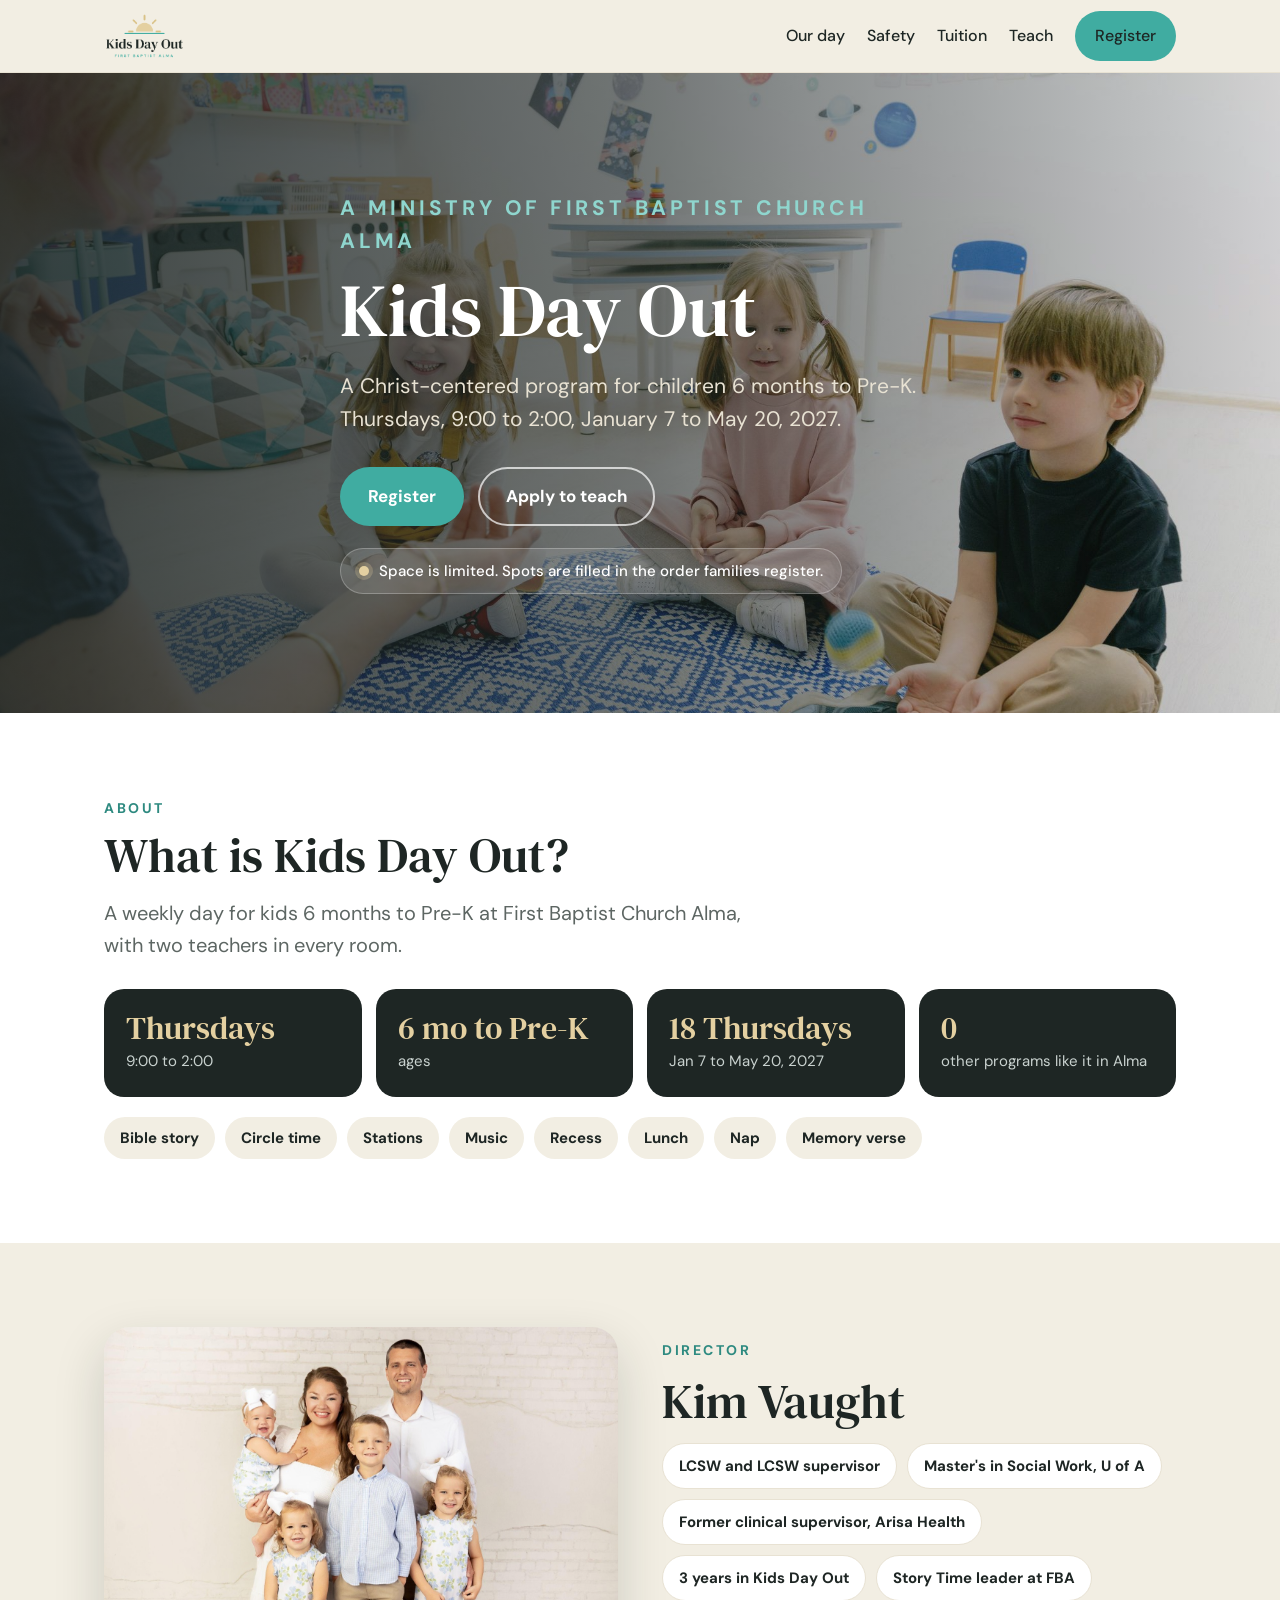
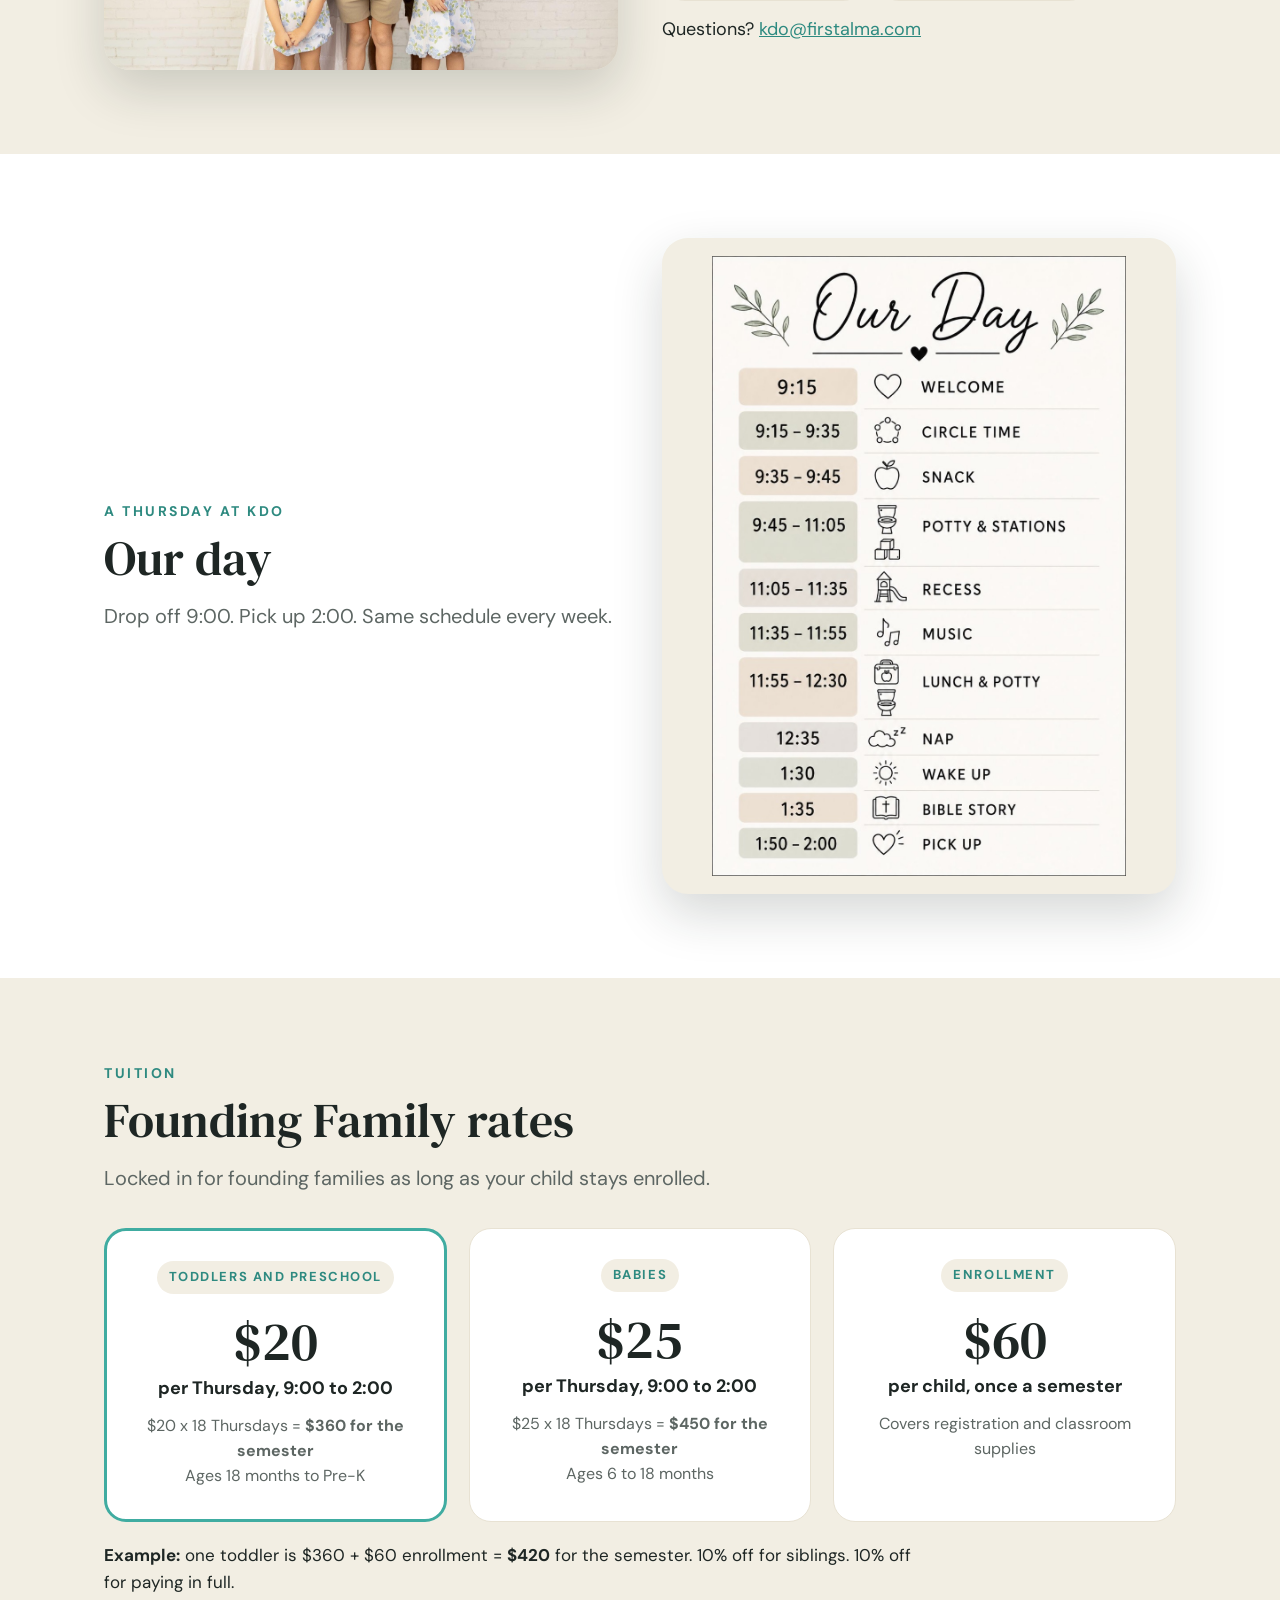
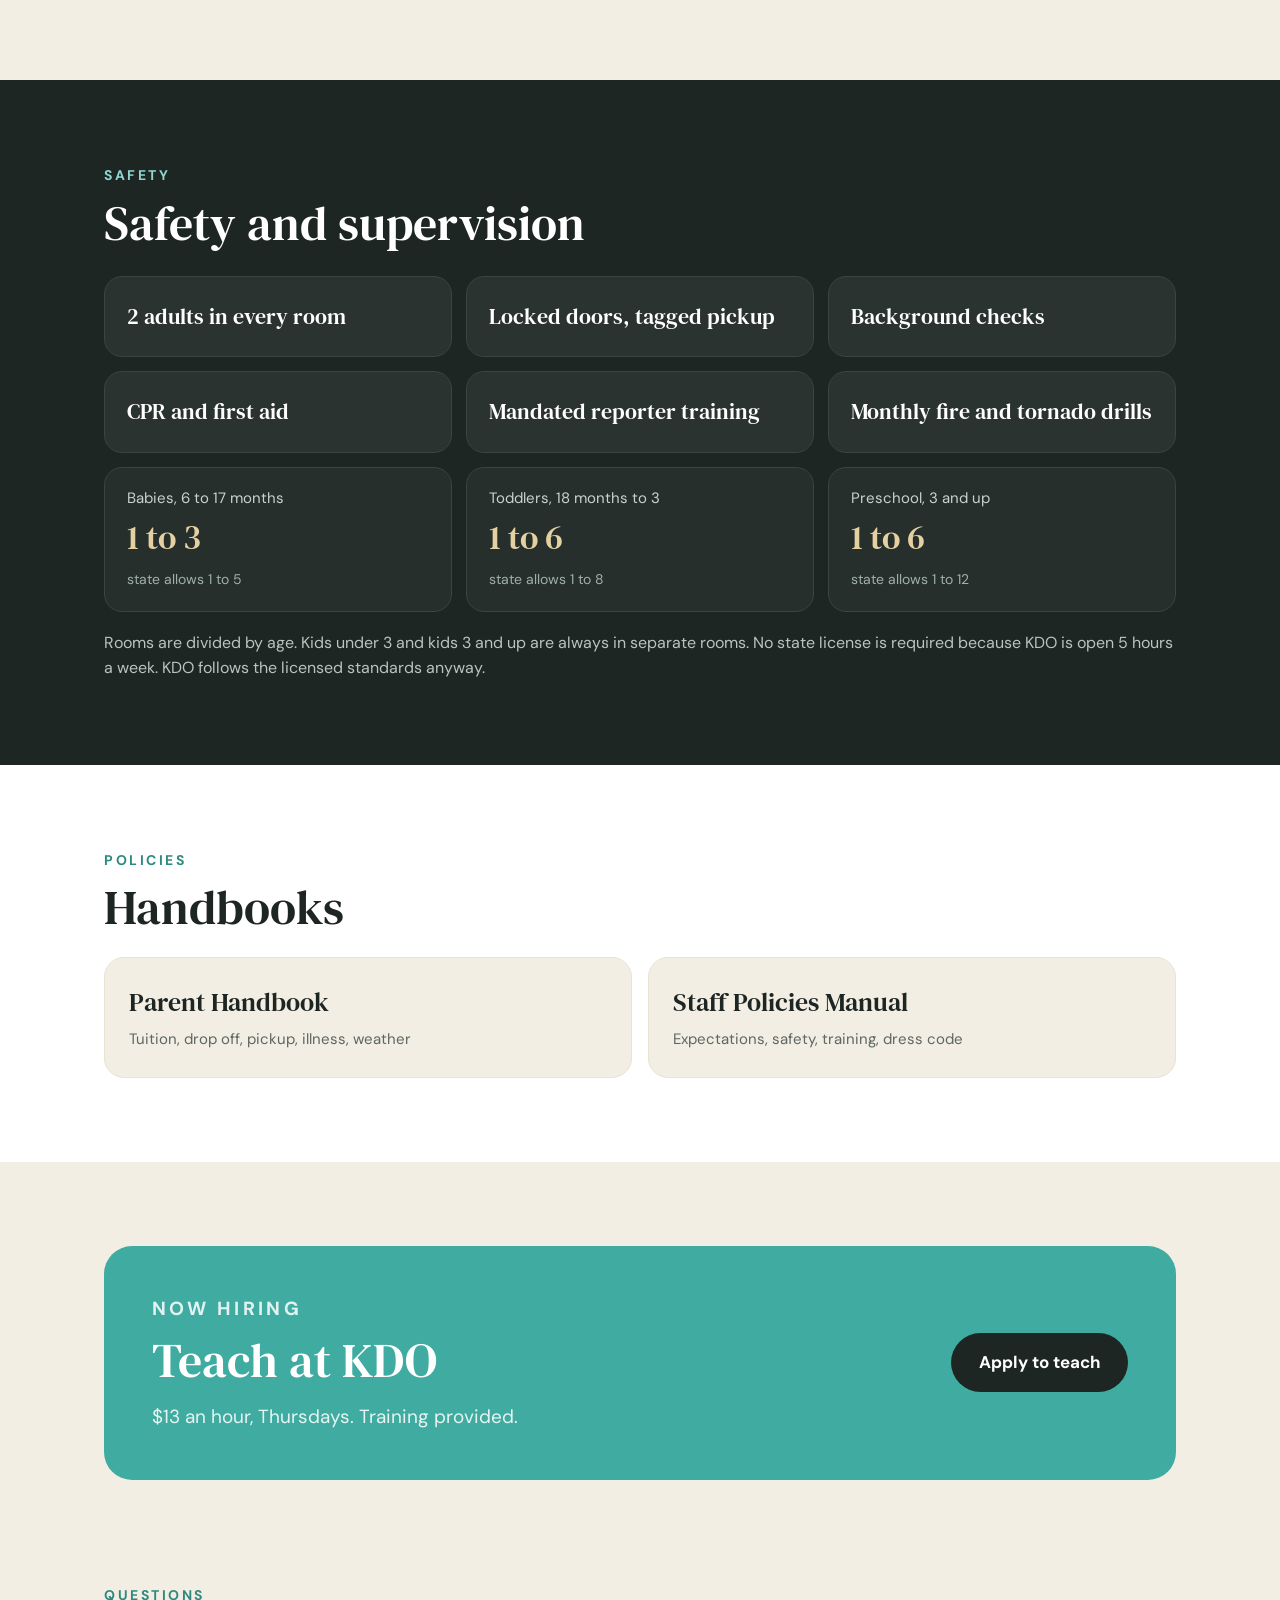
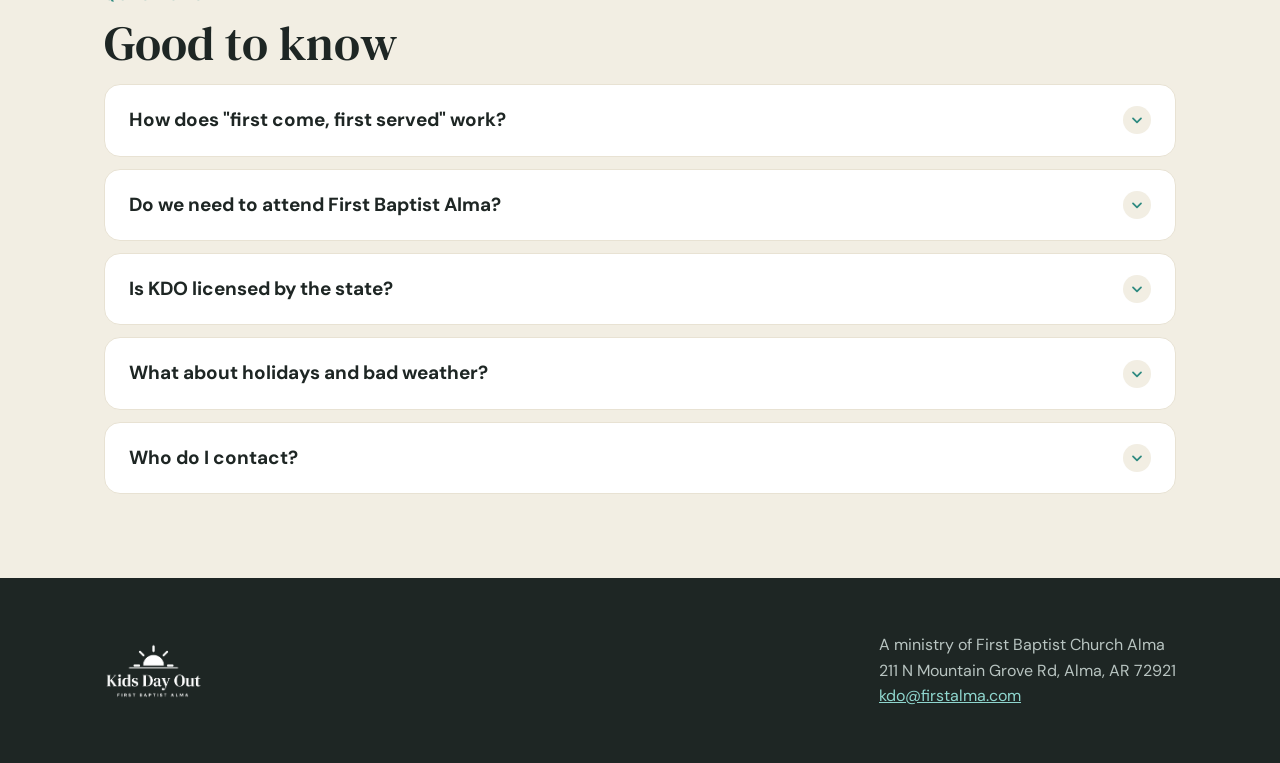
==== index.html @ 4225f4d2 "Founding rates: $20 toddlers and preschool, $25 babies Co-Authored-By: Claude Opus 5.5 <noreply@anth" ====
<!doctype html>
<html lang="en">
<head>
<meta charset="utf-8">
<meta name="viewport" content="width=device-width, initial-scale=1, viewport-fit=cover">
<meta name="robots" content="noindex,nofollow">
<title>Kids Day Out at First Baptist Alma</title>
<meta name="description" content="A weekly, Christ-centered day for kids 6 months to Pre-K at First Baptist Church Alma. Thursdays, 9:00 to 2:00.">
<link rel="icon" href="assets/favicon-32.png">
<link rel="apple-touch-icon" href="assets/favicon-180.png">
<link rel="preconnect" href="https://fonts.googleapis.com">
<link href="https://fonts.googleapis.com/css2?family=DM+Serif+Text&family=DM+Sans:wght@400;500;700&display=swap" rel="stylesheet">
<link rel="stylesheet" href="styles.css">
</head>
<body>

<header class="top"><div class="wrap">
  <a href="./"><img src="assets/kdo-sunrise-full.png" alt="Kids Day Out, First Baptist Alma"></a>
  <nav>
    <a class="hide-sm" href="#day">Our day</a>
    <a class="hide-sm" href="#safety">Safety</a>
    <a class="hide-sm" href="#tuition">Tuition</a>
    <a class="hide-sm" href="apply.html">Teach</a>
    <a class="btn btn-primary btn-small" href="register.html">Register</a>
  </nav>
</div></header>

<section class="hero"><div class="wrap">
  <p class="eyebrow">A ministry of First Baptist Church Alma</p>
  <h1>Kids Day Out</h1>
  <p>A Christ-centered program for children 6 months to Pre-K. Thursdays, 9:00 to 2:00, January 7 to May 20, 2027.</p>
  <div class="ctas">
    <a class="btn btn-primary" href="register.html">Register</a>
    <a class="btn btn-ghost" href="apply.html">Apply to teach</a>
  </div>
  <span class="chip"><span class="dot"></span>Space is limited. Spots are filled in the order families register.</span>
</div></section>

<section style="background:#fff"><div class="wrap">
  <p class="eyebrow">About</p>
  <h2>What is Kids Day Out?</h2>
  <p class="lead">A weekly day for kids 6 months to Pre-K at First Baptist Church Alma, with two teachers in every room.</p>
  <div class="bigfacts">
    <div><b>Thursdays</b><span>9:00 to 2:00</span></div>
    <div><b>6 mo to Pre-K</b><span>ages</span></div>
    <div><b>18 Thursdays</b><span>Jan 7 to May 20, 2027</span></div>
    <div><b>0</b><span>other programs like it in Alma</span></div>
  </div>
  <p class="tags"><span>Bible story</span><span>Circle time</span><span>Stations</span><span>Music</span><span>Recess</span><span>Lunch</span><span>Nap</span><span>Memory verse</span></p>
</div></section>

<section><div class="wrap grid2">
  <div class="photo"><img src="assets/kim-family.jpg" alt="Kim Vaught with her husband Cody and their four children"></div>
  <div class="bio">
    <p class="eyebrow">Director</p>
    <h2>Kim Vaught</h2>
    <div class="pills"><span>LCSW and LCSW supervisor</span><span>Master's in Social Work, U of A</span><span>Former clinical supervisor, Arisa Health</span><span>3 years in Kids Day Out</span><span>Story Time leader at FBA</span></div>
    <p style="margin-top:14px">Questions? <a href="mailto:kdo@firstalma.com">kdo@firstalma.com</a></p>
  </div>
</div></section>





<section id="day" style="background:#fff"><div class="wrap grid2">
  <div>
    <p class="eyebrow">A Thursday at KDO</p>
    <h2>Our day</h2>
    <p class="lead">Drop off 9:00. Pick up 2:00. Same schedule every week.</p>
    
  </div>
  <div class="photo" style="background:#F2EEE3;padding:18px"><img src="assets/our-day.jpg" alt="The KDO daily schedule from welcome at 9:15 to pickup at 2:00" style="max-height:620px;margin:0 auto"></div>
</div></section>

<section id="tuition"><div class="wrap">
  <p class="eyebrow">Tuition</p>
  <h2>Founding Family rates</h2>
  <p class="lead">Locked in for founding families as long as your child stays enrolled.</p>
  <div class="price">
    <div class="card feature"><span class="pill">Toddlers and preschool</span><div class="amt">$20</div><div class="per">per Thursday, 9:00 to 2:00</div><p>$20 x 18 Thursdays = <b>$360 for the semester</b><br>Ages 18 months to Pre-K</p></div>
    <div class="card"><span class="pill">Babies</span><div class="amt">$25</div><div class="per">per Thursday, 9:00 to 2:00</div><p>$25 x 18 Thursdays = <b>$450 for the semester</b><br>Ages 6 to 18 months</p></div>
    <div class="card"><span class="pill">Enrollment</span><div class="amt">$60</div><div class="per">per child, once a semester</div><p>Covers registration and classroom supplies</p></div>
  </div>
  <p class="price-note"><b>Example:</b> one toddler is $360 + $60 enrollment = <b>$420</b> for the semester. 10% off for siblings. 10% off for paying in full.</p>
    
</div></section>

<section id="safety" class="dark"><div class="wrap">
  <p class="eyebrow">Safety</p>
  <h2>Safety and supervision</h2>
  <div class="tiles">
    <div>2 adults in every room</div><div>Locked doors, tagged pickup</div><div>Background checks</div>
    <div>CPR and first aid</div><div>Mandated reporter training</div><div>Monthly fire and tornado drills</div>
  </div>
  <div class="ratios">
    <div><span>Babies, 6 to 17 months</span><b>1 to 3</b><small>state allows 1 to 5</small></div>
    <div><span>Toddlers, 18 months to 3</span><b>1 to 6</b><small>state allows 1 to 8</small></div>
    <div><span>Preschool, 3 and up</span><b>1 to 6</b><small>state allows 1 to 12</small></div>
  </div>
  <p class="note-dark">Rooms are divided by age. Kids under 3 and kids 3 and up are always in separate rooms. No state license is required because KDO is open 5 hours a week. KDO follows the licensed standards anyway.</p>
</div></section>

<section class="ready" style="background:#fff"><div class="wrap">
  <p class="eyebrow">Policies</p>
  <h2>Handbooks</h2>
  <div class="docs">
    <a href="docs/KDO-Parent-Handbook.pdf" target="_blank"><b>Parent Handbook</b><span>Tuition, drop off, pickup, illness, weather</span></a>
    <a href="docs/KDO-Staff-Policies-Manual.pdf" target="_blank"><b>Staff Policies Manual</b><span>Expectations, safety, training, dress code</span></a>
  </div>
</div></section>

<section style="padding-top:84px"><div class="wrap">
  <div class="band">
    <div><p class="eyebrow" style="color:#fff;opacity:.85">Now hiring</p><h2 style="color:#fff">Teach at KDO</h2><p>$13 an hour, Thursdays. Training provided.</p></div>
    <a class="btn btn-dark" href="apply.html">Apply to teach</a>
  </div>
</div></section>

<section style="padding-top:20px"><div class="wrap">
  <p class="eyebrow">Questions</p>
  <h2>Good to know</h2>
  <details class="faq"><summary>How does "first come, first served" work?</summary><p>Spots go in the order families register. A room opens only when it has two trained adults, so we never enroll more kids than we can safely care for. If your child's room is full, you'll be on the waitlist and we'll reach out as soon as a spot opens.</p></details>
  <details class="faq"><summary>Do we need to attend First Baptist Alma?</summary><p>No. Every family in Alma and the River Valley is welcome.</p></details>
  <details class="faq"><summary>Is KDO licensed by the state?</summary><p>Arkansas exempts part-time programs like Mother's Day Out from licensing when they're open 5 hours a day or less and 10 hours a week or less. KDO is open 5 hours on Thursdays. We still follow the state's licensed standards for ratios, age groups, background checks, CPR, safe sleep, and drills.</p></details>
  <details class="faq"><summary>What about holidays and bad weather?</summary><p>KDO follows the Alma Public Schools calendar. If Alma schools close or start late for weather, KDO is closed that day.</p></details>
  <details class="faq"><summary>Who do I contact?</summary><p>Email Kim at <a href="mailto:kdo@firstalma.com">kdo@firstalma.com</a>.</p></details>
</div></section>













<a class="btn btn-primary sticky-cta" href="register.html">Register</a>

<footer><div class="wrap">
  <img src="assets/kdo-sunrise-white.png" alt="Kids Day Out">
  <div>A ministry of First Baptist Church Alma<br>211 N Mountain Grove Rd, Alma, AR 72921<br><a href="mailto:kdo@firstalma.com">kdo@firstalma.com</a></div>
</div></footer>

<script src="app.js"></script>
</body>
</html>
---- styles.css ----
:root{
  --teal:#40ACA1; --teal-dark:#2E8A80; --ink:#1E2624; --cream:#F2EEE3; --sand:#E8E2D3;
  --gold:#E4D0A1; --gold-dark:#D9C187; --muted:#5D6663; --white:#fff;
  --serif:'DM Serif Text', Georgia, serif; --sans:'DM Sans', Arial, sans-serif;
}
*{box-sizing:border-box;margin:0;padding:0}
html{scroll-behavior:smooth}
body{font-family:var(--sans);color:var(--ink);background:var(--cream);line-height:1.6;font-size:18px}
img{max-width:100%;display:block}
a{color:var(--teal-dark)}
.wrap{max-width:1120px;margin:0 auto;padding:0 24px}
h1,h2,h3{font-family:var(--serif);font-weight:400;line-height:1.12}
h2{font-size:clamp(34px,5vw,48px);margin-bottom:14px}
h3{font-size:26px;margin-bottom:8px}
.eyebrow{font-size:14px;font-weight:700;letter-spacing:.18em;text-transform:uppercase;color:var(--teal-dark);margin-bottom:10px}
.lead{font-size:20px;color:var(--muted);max-width:680px}
section{padding:84px 0}

/* header */
.top{position:sticky;top:0;z-index:20;background:rgba(242,238,227,.94);backdrop-filter:blur(6px);border-bottom:1px solid var(--sand)}
.top .wrap{display:flex;align-items:center;justify-content:space-between;height:72px;gap:16px}
.top img{height:46px;width:auto}
.top nav{display:flex;gap:22px;align-items:center}
.top nav a{text-decoration:none;color:var(--ink);font-weight:500;font-size:16px}
.top nav a.hide-sm{display:inline}
.btn{display:inline-block;text-decoration:none;font-weight:700;border-radius:999px;padding:14px 26px;font-size:17px;border:2px solid transparent;cursor:pointer;font-family:var(--sans);transition:transform .15s ease, background .15s ease}
.btn:hover{transform:translateY(-1px)}
.btn-primary{background:var(--teal);color:#fff}
.btn-primary:hover{background:var(--teal-dark)}
.btn-ghost{background:transparent;color:#fff;border-color:rgba(255,255,255,.7)}
.btn-dark{background:var(--ink);color:#fff}
.btn-small{padding:10px 18px;font-size:15px}

/* hero */
.hero{position:relative;color:#fff;padding:0;min-height:640px;display:flex;align-items:center;background:var(--ink) url('assets/hero-kids.jpg') center 35%/cover no-repeat}
.hero:before{content:"";position:absolute;inset:0;background:linear-gradient(90deg,rgba(30,38,36,.86) 0%,rgba(30,38,36,.6) 50%,rgba(30,38,36,.15) 100%)}
@media (max-width:860px){.hero{background-position:18% center}.hero:before{background:linear-gradient(180deg,rgba(30,38,36,.55) 0%,rgba(30,38,36,.85) 70%)}}
@media (min-width:700px) and (max-width:860px){.hero{background-position:75% center}}
.hero .wrap{position:relative;padding-top:90px;padding-bottom:90px}
.hero h1{font-size:clamp(42px,6.4vw,74px);max-width:760px;margin:6px 0 18px}
.hero p{font-size:21px;max-width:600px;color:#E8E2D3}
.hero .eyebrow{color:#8FD6CE}
.hero .ctas{display:flex;gap:14px;flex-wrap:wrap;margin:30px 0 22px}
.chip{display:inline-flex;align-items:center;gap:10px;background:rgba(255,255,255,.12);border:1px solid rgba(255,255,255,.25);border-radius:999px;padding:10px 18px;font-size:15px;font-weight:500}
.dot{width:10px;height:10px;border-radius:50%;background:var(--gold);box-shadow:0 0 0 4px rgba(228,208,161,.25)}
.spots{display:none;margin-left:6px;color:var(--gold);font-weight:700}

/* cards */
.grid3{display:grid;grid-template-columns:repeat(3,1fr);gap:22px;margin-top:34px}
.grid2{display:grid;grid-template-columns:1fr 1fr;gap:44px;align-items:center}
.card{background:#fff;border-radius:22px;padding:30px;border:1px solid var(--sand)}
.card .big{font-family:var(--serif);font-size:40px;color:var(--teal-dark);line-height:1}
.card p{color:var(--muted);font-size:17px}
.pill{display:inline-block;background:var(--cream);color:var(--teal-dark);font-weight:700;font-size:13px;letter-spacing:.12em;text-transform:uppercase;border-radius:999px;padding:6px 12px;margin-bottom:14px}

/* schedule */
.sched{list-style:none;margin-top:24px}
.sched li{display:flex;gap:18px;padding:12px 0;border-top:1px solid var(--sand);font-size:18px}
.sched b{min-width:150px;font-weight:700;color:var(--teal-dark)}
.photo{border-radius:26px;overflow:hidden;box-shadow:0 20px 50px rgba(30,38,36,.18)}

/* safety */
.dark{background:var(--ink);color:#fff}
.dark .lead,.dark .card p{color:#B8C4C1}
.dark .eyebrow{color:#8FD6CE}
.dark .card{background:#2A3330;border-color:#3A4441}
.ratio{width:100%;border-collapse:collapse;margin-top:26px;font-size:18px}
.ratio th,.ratio td{text-align:left;padding:14px 12px;border-bottom:1px solid #3A4441}
.ratio th{font-size:13px;letter-spacing:.14em;text-transform:uppercase;color:#8FD6CE}
.ratio td.us{font-weight:700;color:var(--gold)}
.checks{list-style:none;display:grid;grid-template-columns:1fr 1fr;gap:10px 28px;margin-top:28px}
.checks li{padding-left:34px;position:relative}
.checks li:before{content:"";position:absolute;left:0;top:7px;width:20px;height:20px;border-radius:50%;background:var(--teal)}
.checks li:after{content:"";position:absolute;left:7px;top:11px;width:6px;height:10px;border:solid #fff;border-width:0 2px 2px 0;transform:rotate(45deg)}

/* ready */
.ready .card a{font-weight:700;text-decoration:none}
.ready .card .pill{background:#E6F4F2}

/* tuition */
.price{display:grid;grid-template-columns:repeat(3,1fr);gap:22px;margin-top:34px}
.price .card{text-align:center}
.price .amt{font-family:var(--serif);font-size:54px;color:var(--ink);line-height:1;margin:6px 0}
.price .per{color:var(--muted);font-size:16px}
.price .card.feature{border:3px solid var(--teal)}
.stack{margin-top:34px;background:#fff;border-radius:22px;padding:30px;border:1px solid var(--sand)}
.stack ul{list-style:none;columns:2;column-gap:36px;margin-top:10px}
.stack li{padding:8px 0 8px 30px;position:relative;break-inside:avoid}
.stack li:before{content:"";position:absolute;left:0;top:15px;width:14px;height:14px;border-radius:50%;background:var(--gold)}
.fine{font-size:15px;color:var(--muted);margin-top:18px}

/* director */
.bio p{margin-bottom:14px}
.stat{display:flex;gap:28px;margin:22px 0}
.stat div{font-size:15px;color:var(--muted)}
.stat b{display:block;font-family:var(--serif);font-size:38px;color:var(--teal-dark);font-weight:400}

/* teachers band */
.band{background:var(--teal);color:#fff;border-radius:28px;padding:48px;display:flex;justify-content:space-between;align-items:center;gap:30px}
.band p{color:#E6F4F2;font-size:19px;max-width:620px}

/* faq */
details{background:#fff;border:1px solid var(--sand);border-radius:16px;padding:20px 24px;margin-top:12px}
summary{font-weight:700;cursor:pointer;font-size:19px}
details p{margin-top:10px;color:var(--muted)}

/* footer */
footer{background:var(--ink);color:#B8C4C1;padding:54px 0;font-size:16px}
footer .wrap{display:flex;justify-content:space-between;gap:30px;flex-wrap:wrap;align-items:center}
footer img{height:56px;width:auto}
footer a{color:#8FD6CE}

/* forms */
.formpage{padding:56px 0 90px}
.formcard{background:#fff;border-radius:26px;padding:40px;border:1px solid var(--sand);max-width:820px;margin:0 auto}
.formcard h1{font-size:clamp(36px,5vw,50px);margin-bottom:8px}
fieldset{border:0;margin-top:30px}
legend{font-family:var(--serif);font-size:26px;margin-bottom:12px}
.row{display:grid;grid-template-columns:1fr 1fr;gap:16px}
label{display:block;font-weight:700;font-size:15px;margin:14px 0 6px}
label .opt{font-weight:500;color:var(--muted)}
input[type=text],input[type=email],input[type=tel],input[type=date],select,textarea{width:100%;font:inherit;font-size:17px;padding:13px 14px;border:1.5px solid #CFC8B8;border-radius:12px;background:#FCFBF8;color:var(--ink)}
input:focus,select:focus,textarea:focus{outline:none;border-color:var(--teal);box-shadow:0 0 0 4px rgba(64,172,161,.18)}
textarea{min-height:110px;resize:vertical}
.check{display:flex;gap:12px;align-items:flex-start;font-weight:500;font-size:16px;margin-top:14px}
.check input{width:22px;height:22px;margin-top:2px;accent-color:var(--teal);flex:none}
.hp{position:absolute;left:-9999px;width:1px;height:1px;overflow:hidden}
.submit{margin-top:30px;display:flex;align-items:center;gap:18px;flex-wrap:wrap}
.msg{font-weight:700}
.msg.err{color:#B3261E}
.thanks{display:none;text-align:center;padding:30px 10px}
.thanks h2{margin-bottom:10px}
.note{background:var(--cream);border-radius:14px;padding:16px 18px;font-size:16px;color:var(--muted);margin-top:18px}

@media (max-width:860px){
  body{font-size:17px}
  section{padding:64px 0}
  .grid3,.price{grid-template-columns:1fr}
  .grid2{grid-template-columns:1fr;gap:28px}
  .checks{grid-template-columns:1fr}
  .stack ul{columns:1}
  .band{flex-direction:column;align-items:flex-start;padding:34px}
  .top nav a.hide-sm{display:none}
  .row{grid-template-columns:1fr;gap:0}
  .formcard{padding:26px 20px}
  .hero{min-height:560px}
  .sched b{min-width:120px}
  .ratio{font-size:15px}
  .ratio th,.ratio td{padding:10px 6px}
  .ratio th{font-size:11px;letter-spacing:.08em}
}

/* ===== v2: mobile-first form system ===== */
html{-webkit-text-size-adjust:100%}
.req-mark{color:#D64545;font-weight:700;margin-left:3px}
.step{display:inline-flex;align-items:center;justify-content:center;width:34px;height:34px;border-radius:50%;background:var(--teal);color:#fff;font-family:var(--sans);font-size:17px;font-weight:700;margin-right:12px;vertical-align:3px}
.hint{font-size:15px;color:var(--muted);margin:4px 0 6px}
.field{margin-bottom:2px}
.err-text{display:block;min-height:0;font-size:14px;color:#C0392B;font-weight:600;margin-top:4px}
.invalid input,.invalid textarea,input.invalid,textarea.invalid{border-color:#D64545!important;background:#FFF6F5!important}
.chips.invalid .chip-opt span{border-color:#D64545}
@keyframes shake{0%,100%{transform:translateX(0)}25%{transform:translateX(-6px)}75%{transform:translateX(6px)}}
.shake{animation:shake .3s ease 2}

/* choice chips replace every dropdown */
.chips{display:flex;flex-wrap:wrap;gap:10px;margin:6px 0 4px}
.chip-opt{position:relative;margin:0;font-weight:500;cursor:pointer;-webkit-tap-highlight-color:transparent}
.chip-opt input{position:absolute;opacity:0;width:1px;height:1px}
.chip-opt span{display:flex;align-items:center;gap:10px;min-height:50px;padding:12px 18px;border:1.5px solid #CFC8B8;border-radius:16px;background:#FCFBF8;font-size:16px;line-height:1.3;transition:background .2s ease,border-color .2s ease,transform .15s ease,box-shadow .2s ease}
.chip-opt span:before{content:"";flex:none;width:20px;height:20px;border-radius:50%;border:2px solid #CFC8B8;background:#fff;transition:all .2s ease}
.chip-opt:active span{transform:scale(.97)}
.chip-opt input:checked+span{background:#E9F6F4;border-color:var(--teal);box-shadow:0 4px 14px rgba(64,172,161,.18);color:var(--ink)}
.chip-opt input:checked+span:before{border-color:var(--teal);background:var(--teal) url("data:image/svg+xml,%3Csvg xmlns='http://www.w3.org/2000/svg' viewBox='0 0 20 20'%3E%3Cpath d='M5 10.5l3 3 7-7' fill='none' stroke='white' stroke-width='2.4' stroke-linecap='round' stroke-linejoin='round'/%3E%3C/svg%3E") center/14px no-repeat;transform:scale(1.08)}
.chip-opt input:focus-visible+span{box-shadow:0 0 0 4px rgba(64,172,161,.3)}
.chips.cards{display:grid;grid-template-columns:repeat(3,1fr)}
.chips.cards .chip-opt span{flex-direction:row;align-items:flex-start;height:100%}
.chips.cards b{display:block;font-weight:700}
.chips.cards i{display:block;font-style:normal;font-size:14px;color:var(--muted);margin-top:2px}
.chips.small .chip-opt span{min-height:44px;padding:9px 14px;font-size:15px}

/* kid cards */
.kid-card{background:var(--cream);border-radius:20px;padding:20px 20px 12px;margin-top:16px;animation:pop .35s ease}
@keyframes pop{from{opacity:0;transform:translateY(8px) scale(.98)}to{opacity:1;transform:none}}
.kid-head{display:flex;justify-content:space-between;align-items:center;gap:10px;margin-bottom:2px}
.kid-num{font-family:var(--serif);font-size:24px}
.kid-badge{font-size:13px;font-weight:700;letter-spacing:.06em;color:var(--teal-dark);background:#fff;border-radius:999px;padding:6px 12px;display:none}
.kid-card input,.kid-card textarea{background:#fff}
details.more{background:transparent;border:0;padding:0;margin-top:14px}
details.more summary{font-size:16px;color:var(--teal-dark)}

/* price card */
.reg-layout{display:grid;grid-template-columns:minmax(0,1fr) 330px;gap:28px;align-items:start}
.reg-layout .formcard{max-width:none;margin:0}
.price-card{position:sticky;top:96px;background:var(--ink);color:#fff;border-radius:24px;padding:28px}
.price-card .eyebrow{color:#8FD6CE}
.pl{display:flex;justify-content:space-between;gap:10px;font-size:15px;padding:8px 0;border-bottom:1px solid #3A4441;color:#DDE3E1}
.pl small{display:block;color:#9FB0AC;font-size:13px}
.price-total{display:flex;align-items:baseline;gap:8px;margin-top:14px}
.price-total b{font-family:var(--serif);font-weight:400;font-size:46px;color:var(--gold);line-height:1}
.price-sub{font-size:14px;color:#B8C4C1;margin-top:4px}
.price-why{list-style:none;margin:16px 0 0}
.price-why li{padding:5px 0 5px 26px;position:relative;font-size:15px}
.price-why li:before{content:"";position:absolute;left:0;top:11px;width:12px;height:12px;border-radius:50%;background:var(--teal)}
.price-card .fine{color:#9FB0AC;font-size:13px}
.price-bar{display:none}

/* confetti */
#confetti{position:fixed;inset:0;pointer-events:none;z-index:50}

/* teacher steps */
.steps4{display:grid;grid-template-columns:repeat(2,1fr);gap:12px;margin-top:16px}
.steps4 div{background:var(--cream);border-radius:16px;padding:16px}
.steps4 b{display:block;font-size:16px}
.steps4 span{font-size:14px;color:var(--muted)}
.steps4 em{display:inline-block;font-style:normal;font-size:12px;font-weight:700;letter-spacing:.06em;color:#fff;background:var(--teal);border-radius:999px;padding:3px 10px;margin-bottom:6px}

@media (max-width:860px){
  .reg-layout{grid-template-columns:1fr}
  .price-card{position:static;order:-1;padding:22px}
  .price-card .price-why,.price-card .fine{display:none}
  .chips.cards{grid-template-columns:1fr}
  .chip-opt{flex:1 1 calc(50% - 10px)}
  .chips.cards .chip-opt,.chips.stack .chip-opt{flex-basis:100%}
  .formpage{padding:20px 0 120px}
  .formcard{padding:22px 16px;border-radius:20px}
  .formcard h1{font-size:34px}
  legend{font-size:22px}
  .step{width:30px;height:30px;font-size:15px;margin-right:10px}
  .kid-card{padding:16px 14px 8px}
  .steps4{grid-template-columns:1fr 1fr;gap:10px}
  .steps4 div{padding:12px}
  .steps4 b{font-size:15px}
  .steps4 span{font-size:13px}
  .price-bar{display:flex;position:fixed;left:0;right:0;bottom:0;z-index:30;background:var(--ink);color:#fff;padding:12px 16px calc(12px + env(safe-area-inset-bottom));align-items:center;justify-content:space-between;gap:12px;box-shadow:0 -8px 24px rgba(0,0,0,.18)}
  .price-bar b{font-family:var(--serif);font-weight:400;font-size:26px;color:var(--gold)}
  .price-bar small{display:block;font-size:12px;color:#B8C4C1}
  .price-bar .btn{padding:12px 18px;font-size:15px}
  .wrap{padding:0 16px}
  .hero .ctas .btn{flex:1 1 100%;text-align:center}
  .sticky-cta{display:block;position:fixed;left:16px;right:16px;bottom:calc(14px + env(safe-area-inset-bottom));z-index:30;text-align:center;box-shadow:0 10px 30px rgba(30,38,36,.3)}
}
.sticky-cta{display:none}
@media (prefers-reduced-motion:reduce){*{animation:none!important;transition:none!important}}

.chips.count{display:grid;grid-template-columns:repeat(8,1fr);gap:8px}
.chips.count .chip-opt span{justify-content:center;padding:12px 0;font-size:18px;font-weight:700}
.chips.count .chip-opt span:before{display:none}
@media (max-width:860px){.chips.count{grid-template-columns:repeat(4,1fr)}.chips.count .chip-opt{flex:none}}

/* price card v3: plain receipt */
.price-card .pc-title{font-family:var(--serif);font-weight:400;font-size:32px;color:#fff;margin:0}
.pc-sub{font-size:16px;color:#C9D2CF;margin:4px 0 14px}
.pc-kid,.pc-row{display:flex;justify-content:space-between;align-items:baseline;gap:12px;padding:11px 0;border-bottom:1px solid #3A4441;font-size:17px;color:#EEF2F1}
.pc-kid small{display:block;font-size:15px;color:#B8C4C1}
.pc-kid b,.pc-row b{font-weight:700;white-space:nowrap}
.pc-total{border-bottom:0;font-size:19px;padding-top:14px}
.pc-total b{font-family:var(--serif);font-weight:400;font-size:34px;color:var(--gold)}
.pc-month{font-size:16px;color:#EEF2F1;margin-top:6px}
.pc-month b{color:var(--gold)}
.pc-note{font-size:15px;color:#B8C4C1;margin-top:12px;line-height:1.5}
@media (max-width:860px){.price-card .pc-note{display:block}}

/* add/remove person cards */
.add-btn{display:block;width:100%;margin-top:14px;padding:14px;border:1.5px dashed var(--teal);border-radius:16px;background:#F3FAF9;color:var(--teal-dark);font:700 16px var(--sans);cursor:pointer;transition:background .2s}
.add-btn:hover{background:#E6F4F2}
.add-btn[hidden],.sub-card[hidden]{display:none}
.sub-card{background:var(--cream);border-radius:18px;padding:16px 18px 10px;margin-top:14px;animation:pop .3s ease}
.sub-head{display:flex;justify-content:space-between;align-items:center;margin-bottom:2px}
.sub-head b{font-family:var(--serif);font-weight:400;font-size:21px}
.rm-btn{background:none;border:0;color:#B3261E;font:600 14px var(--sans);cursor:pointer;padding:6px}
.sub-card input[type=text],.sub-card input[type=tel],.sub-card input[type=email]{background:#fff}
h3.mini{font-family:var(--serif);font-weight:400;font-size:21px;margin-top:26px}
.check span{flex:1}
.check.invalid span{color:#B3261E}

.price .amt small{font-family:var(--sans);font-size:18px;color:var(--muted);margin-left:4px}
.price .per{font-size:18px;font-weight:700;color:var(--ink);margin-top:2px}
.price .card p{margin-top:12px;font-size:16px;line-height:1.55}
.price-note{margin-top:20px;font-size:17px;color:var(--ink);max-width:820px}

/* FAQ accordion */
details.faq{padding:0;overflow:hidden;transition:border-color .2s ease,box-shadow .2s ease}
details.faq[open]{border-color:var(--teal);box-shadow:0 8px 24px rgba(30,38,36,.08)}
details.faq summary{list-style:none;display:flex;justify-content:space-between;align-items:center;gap:16px;padding:20px 24px;-webkit-tap-highlight-color:transparent}
details.faq summary::-webkit-details-marker{display:none}
details.faq summary:after{content:"";flex:none;width:28px;height:28px;border-radius:50%;background:var(--cream) url("data:image/svg+xml,%3Csvg xmlns='http://www.w3.org/2000/svg' viewBox='0 0 20 20'%3E%3Cpath d='M5 8l5 5 5-5' fill='none' stroke='%232E8A80' stroke-width='2.2' stroke-linecap='round' stroke-linejoin='round'/%3E%3C/svg%3E") center/16px no-repeat;transition:transform .3s ease}
details.faq[open] summary:after{transform:rotate(180deg)}
details.faq .faq-body{padding:0 24px 20px}
details.faq p{margin-top:0}

.pc-disc b{color:var(--gold)}
.pc-pay{margin-top:14px;background:#2A3330;border-radius:16px;padding:14px 16px}
.pc-pay-title{font-size:13px;font-weight:700;letter-spacing:.12em;text-transform:uppercase;color:#8FD6CE;margin-bottom:6px}
.pc-opt{padding:8px 0;border-top:1px solid #3A4441;font-size:16px;color:#EEF2F1}
.pc-opt:first-of-type{border-top:0}
.pc-opt b{display:block;color:var(--gold)}
.pc-opt span{font-size:15px;color:#C9D2CF}

/* v4 visual blocks */
.bigfacts{display:grid;grid-template-columns:repeat(4,1fr);gap:14px;margin-top:28px}
.bigfacts div{background:var(--ink);color:#fff;border-radius:20px;padding:22px}
.bigfacts b{display:block;font-family:var(--serif);font-weight:400;font-size:32px;color:var(--gold);line-height:1.1}
.bigfacts span{font-size:15px;color:#C9D2CF}
.tags{display:flex;flex-wrap:wrap;gap:10px;margin-top:20px}
.tags span{background:var(--cream);border-radius:999px;padding:9px 16px;font-weight:700;font-size:15px}
.pills{display:flex;flex-wrap:wrap;gap:10px;margin-top:14px}
.pills span{background:#fff;border:1px solid var(--sand);border-radius:999px;padding:10px 16px;font-weight:700;font-size:15px}
.tiles{display:grid;grid-template-columns:repeat(3,1fr);gap:14px;margin-top:26px}
.tiles div{background:#2A3330;border:1px solid #3A4441;border-radius:18px;padding:22px;font-family:var(--serif);font-size:22px;color:#fff}
.ratios{display:grid;grid-template-columns:repeat(3,1fr);gap:14px;margin-top:14px}
.ratios div{border-radius:18px;padding:18px 22px;background:rgba(255,255,255,.04);border:1px solid #3A4441}
.ratios span{display:block;color:#C9D2CF;font-size:15px}
.ratios b{display:block;font-family:var(--serif);font-weight:400;font-size:34px;color:var(--gold)}
.ratios small{color:#9FB0AC;font-size:14px}
.note-dark{color:#B8C4C1;margin-top:18px;font-size:16px}
.docs{display:grid;grid-template-columns:1fr 1fr;gap:16px;margin-top:22px}
.docs a{display:block;text-decoration:none;color:var(--ink);background:var(--cream);border-radius:20px;padding:24px;border:1px solid var(--sand);transition:transform .15s}
.docs a:hover{transform:translateY(-2px)}
.docs b{display:block;font-family:var(--serif);font-weight:400;font-size:26px}
.docs span{color:var(--muted);font-size:15px}
@media (max-width:860px){.bigfacts{grid-template-columns:1fr 1fr}.bigfacts b{font-size:24px}.tiles{grid-template-columns:1fr 1fr}.tiles div{font-size:17px;padding:16px}.ratios{grid-template-columns:1fr}.docs{grid-template-columns:1fr}}

@media (max-width:860px){.formcard .bigfacts{grid-template-columns:1fr!important}}

/* v5: compact phone form. More fits on screen; cost lives at the end of the form plus a bottom bar. */
.price-card{scroll-margin-top:84px}
.pc-est small{color:#E4D0A1}
@keyframes flash{0%{color:#fff;transform:scale(1.15)}100%{color:var(--gold);transform:scale(1)}}
@media (max-width:860px){
  .top .wrap{height:58px}
  .top img{height:36px}
  .formpage{padding:10px 0 110px}
  .formpage .wrap{padding:0 10px}
  .formcard{padding:18px 14px 22px;border-radius:18px}
  .formcard h1{font-size:28px;margin-bottom:4px}
  .formcard .eyebrow{font-size:11px;letter-spacing:.14em;margin-bottom:6px}
  .formcard .lead{font-size:15px;line-height:1.45}
  fieldset{margin-top:22px}
  legend{font-size:19px;margin-bottom:4px}
  .step{width:26px;height:26px;font-size:14px;margin-right:8px;vertical-align:2px}
  label{font-size:14px;margin:10px 0 4px}
  .hint{font-size:13.5px;line-height:1.4;margin:2px 0 4px}
  input[type=text],input[type=email],input[type=tel],input[type=date],select,textarea{font-size:16px;padding:10px 12px;border-radius:10px}
  input[type=date]{min-height:44px}
  textarea{min-height:64px}
  .row{grid-template-columns:1fr 1fr;gap:10px}
  .row:has(.email){grid-template-columns:1fr;gap:0}
  .err-text{font-size:12.5px}
  .chips{gap:8px;margin:4px 0 2px}
  .chip-opt{flex:1 1 calc(50% - 8px)}
  .chip-opt span{min-height:42px;padding:8px 12px;font-size:15px;border-radius:12px;gap:8px}
  .chip-opt span:before{width:18px;height:18px}
  .chips.small{display:grid;grid-template-columns:repeat(3,1fr);gap:6px}
  .chips.small .chip-opt span{min-height:40px;padding:6px 4px;font-size:14px;justify-content:center;text-align:center}
  .chips.small .chip-opt span:before{display:none}
  .chips.count{grid-template-columns:repeat(8,1fr);gap:5px}
  .chips.count .chip-opt span{min-height:44px;padding:0;font-size:17px}
  .chips.cards{display:flex}
  .chips.cards .chip-opt{flex:1 1 calc(50% - 8px)}
  .chips.cards .chip-opt span{align-items:center}
  .chips.cards b{font-weight:500}
  .chips.cards i{display:none}
  .kid-card{padding:12px 12px 6px;margin-top:10px;border-radius:16px}
  .kid-num{font-size:19px}
  .kid-badge{font-size:11px;padding:4px 9px;letter-spacing:.03em}
  .sub-card{padding:12px 12px 6px;margin-top:10px;border-radius:16px}
  .sub-head b{font-size:17px}
  h3.mini{font-size:17px;margin-top:18px}
  .add-btn{padding:11px;font-size:15px;margin-top:10px;border-radius:12px}
  .check{font-size:14.5px;margin-top:12px;gap:10px}
  .submit{margin-top:18px}
  .submit .btn{width:100%;text-align:center}
  .price-card{order:0;margin-top:22px;padding:18px 16px;border-radius:18px}
  .price-card .pc-title{font-size:24px}
  .pc-sub{font-size:14px;margin-bottom:6px}
  .pc-kid,.pc-row{font-size:15px;padding:8px 0}
  .pc-kid small{font-size:13px}
  .pc-total{font-size:16px}
  .pc-total b{font-size:28px}
  .pc-opt,.pc-opt span{font-size:14px}
  .price-card .pc-note{font-size:13px}
  .price-bar{padding:9px 14px calc(9px + env(safe-area-inset-bottom));transition:transform .25s ease}
  .price-bar.away{transform:translateY(115%)}
  .price-bar b{display:inline-block;font-size:24px;line-height:1.1;transform-origin:left center}
  .price-bar b.flash{animation:flash .6s ease}
  .price-bar small{font-size:11.5px}
  .price-bar .pb-week{color:#C9D2CF;font-size:12.5px}
  .price-bar .btn{padding:11px 16px;font-size:14px}
}
@media (max-width:860px){.kid-card textarea{min-height:46px}}
.chips.stack{margin:6px 0 4px;background:none;border:0;border-radius:0;padding:0}
@media (max-width:860px){html{scroll-behavior:auto}body.typing .price-bar{display:none}}
/* card chips: title on one line, description under it */
.chips.cards .chip-opt span{display:grid;grid-template-columns:auto 1fr;column-gap:12px;row-gap:2px;align-items:center}
.chips.cards .chip-opt span:before{grid-row:1 / span 2}
.chips.cards b,.chips.cards i{grid-column:2;margin-top:0}
.chips.cards .chip-opt span{padding:10px 12px;column-gap:10px}
.chips.cards .chip-opt span:before{width:18px;height:18px}
.chips.cards b{font-size:15px;white-space:nowrap}
.chips.cards i{font-size:13px;white-space:nowrap}
/* address suggestions */
.addr-list{position:absolute;left:0;right:0;top:100%;z-index:40;background:#fff;border:1.5px solid var(--teal);border-radius:12px;margin-top:4px;box-shadow:0 10px 24px rgba(30,38,36,.15);overflow:hidden}
.addr-list[hidden]{display:none}
.addr-list button{display:block;width:100%;text-align:left;padding:11px 14px;border:0;background:#fff;font:inherit;font-size:15px;line-height:1.35;color:var(--ink);cursor:pointer}
.addr-list button+button{border-top:1px solid var(--sand)}
.addr-list button.on,.addr-list button:hover{background:#E9F6F4}
.addr-list small{display:block;padding:5px 14px 7px;font-size:11px;color:var(--muted);background:#FCFBF8;border-top:1px solid var(--sand)}
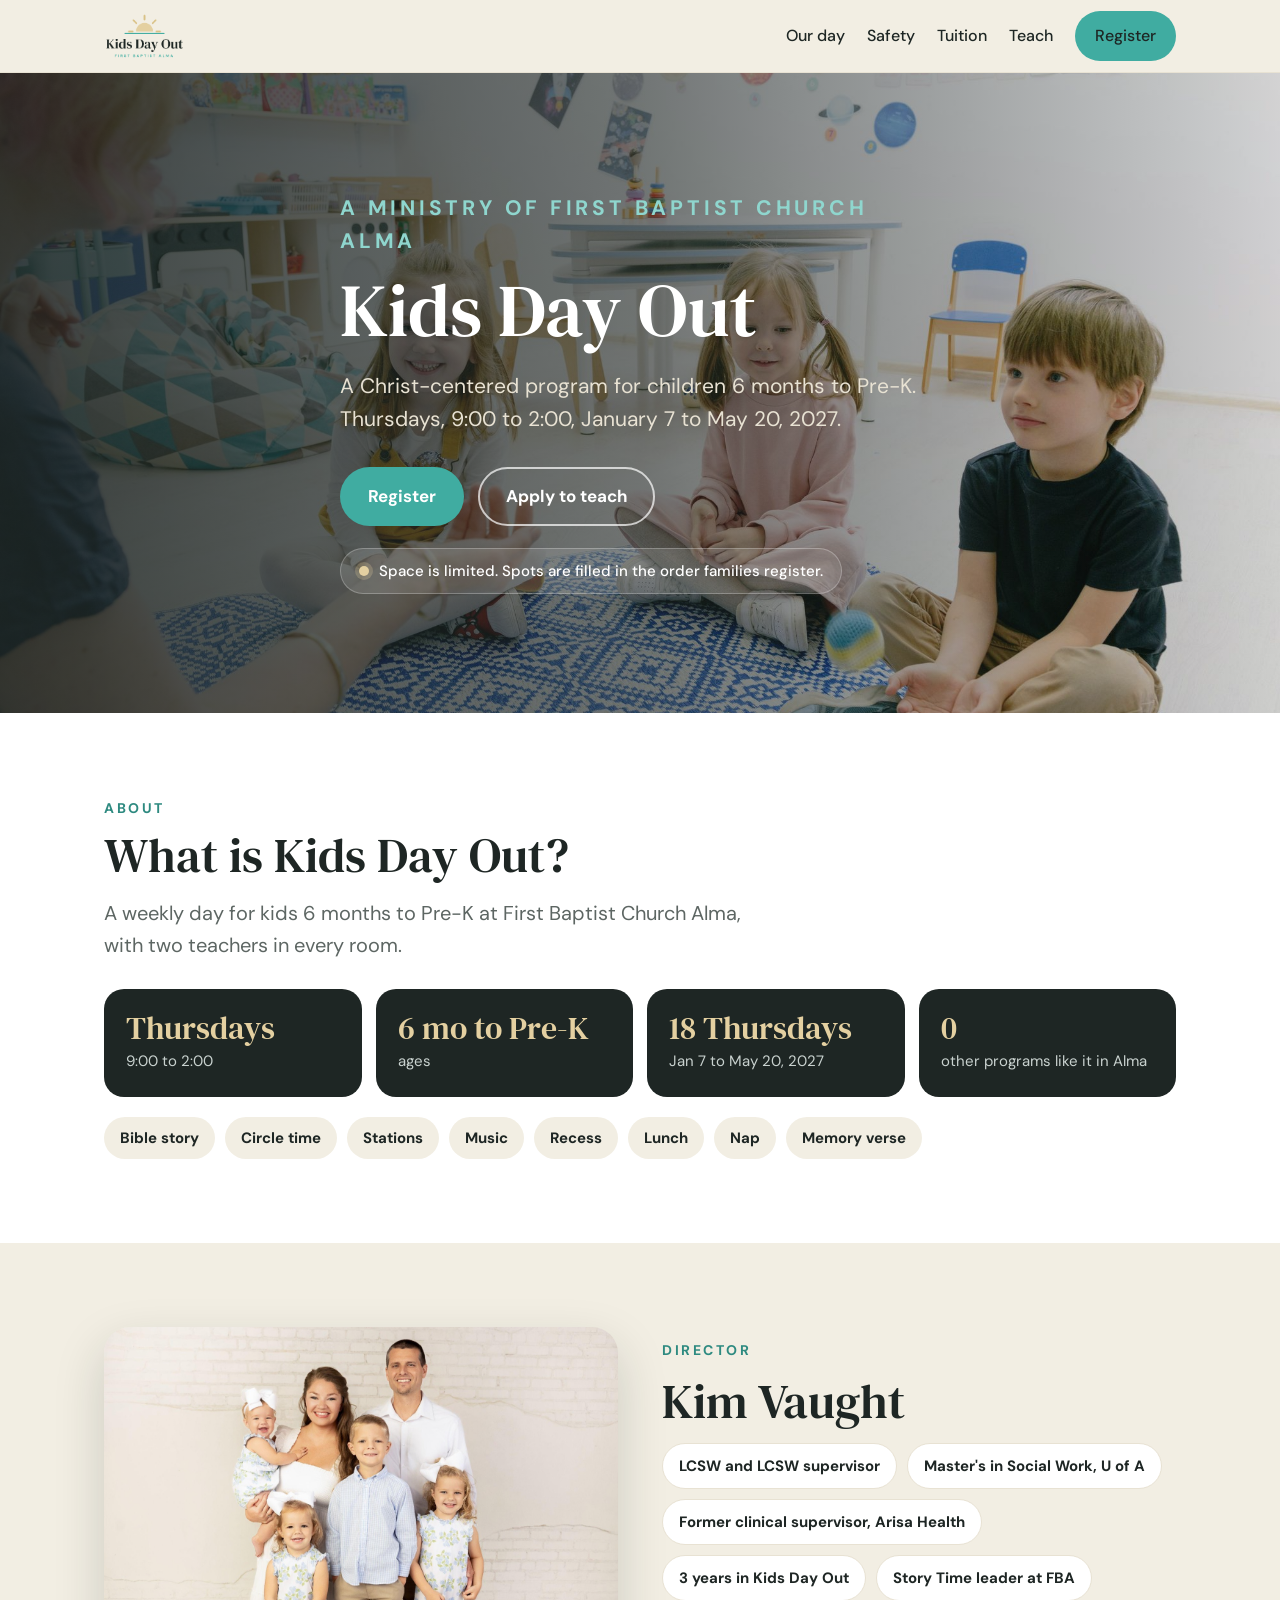
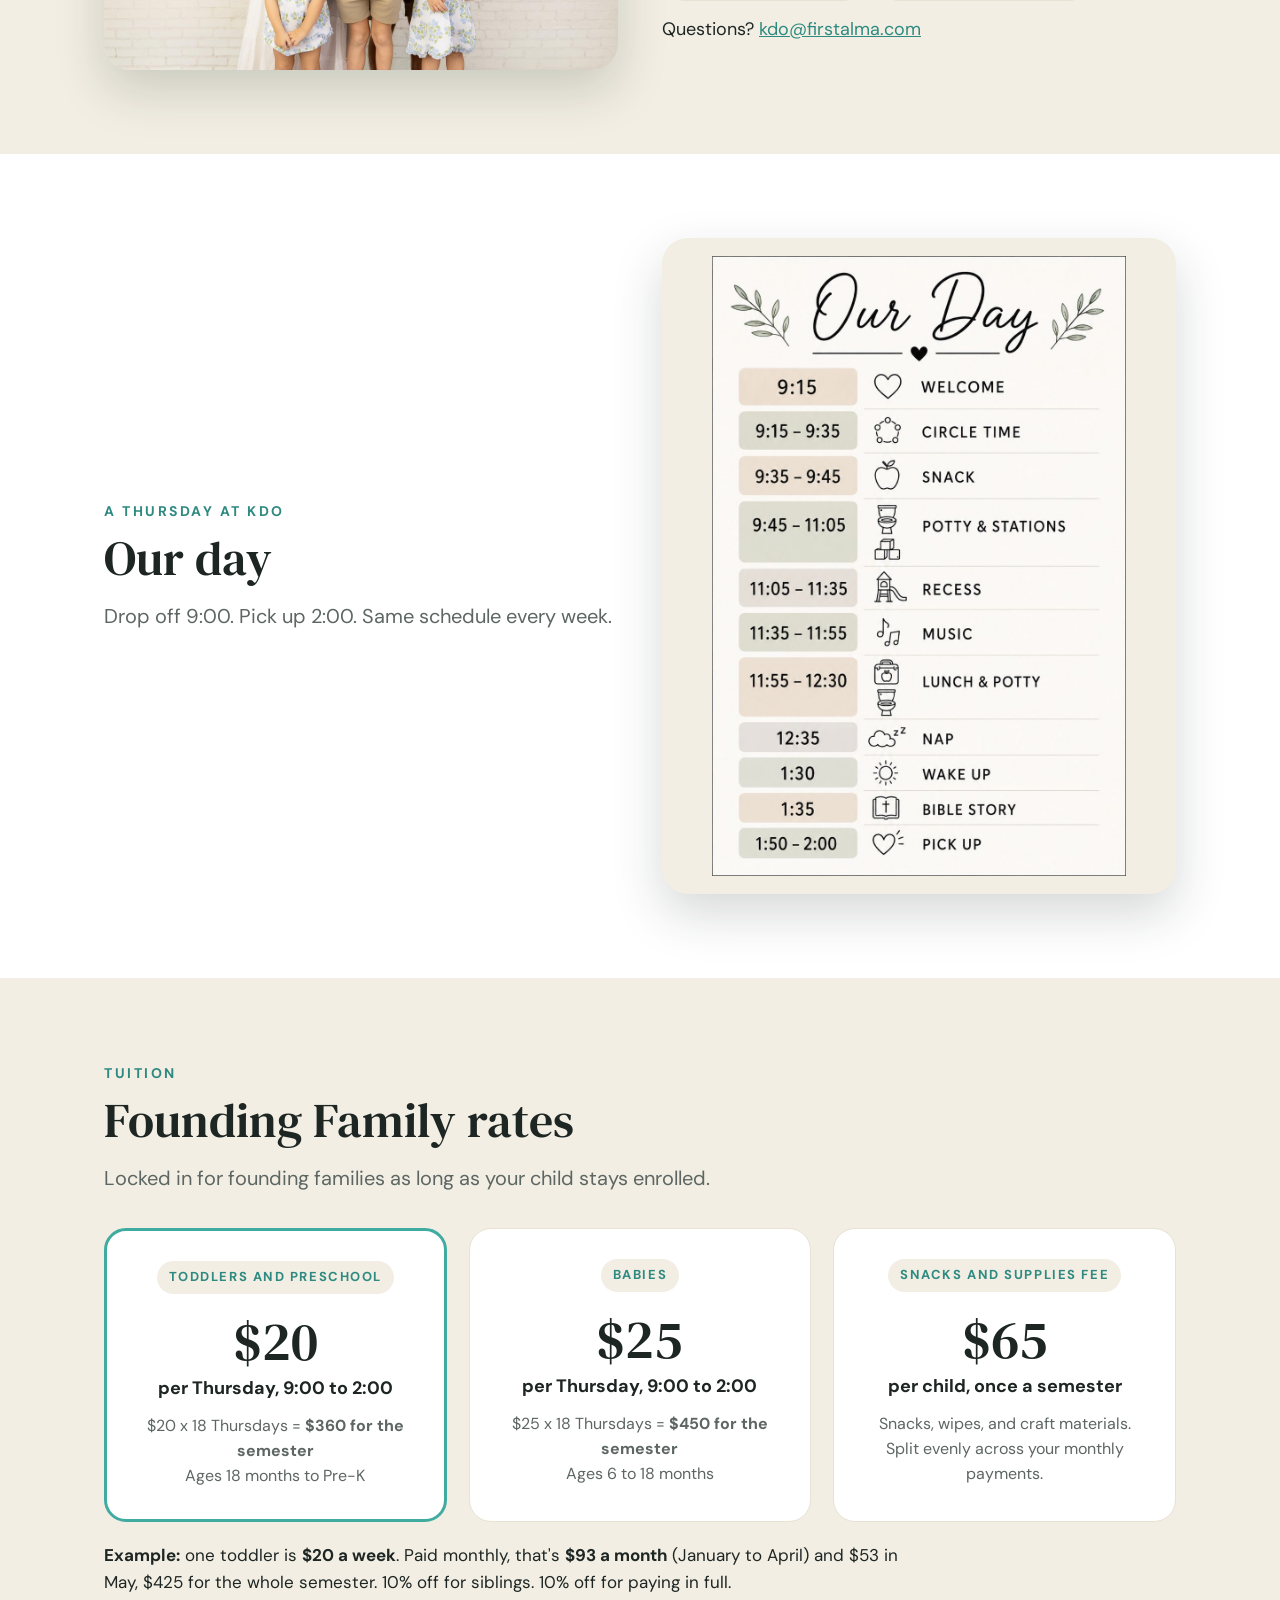
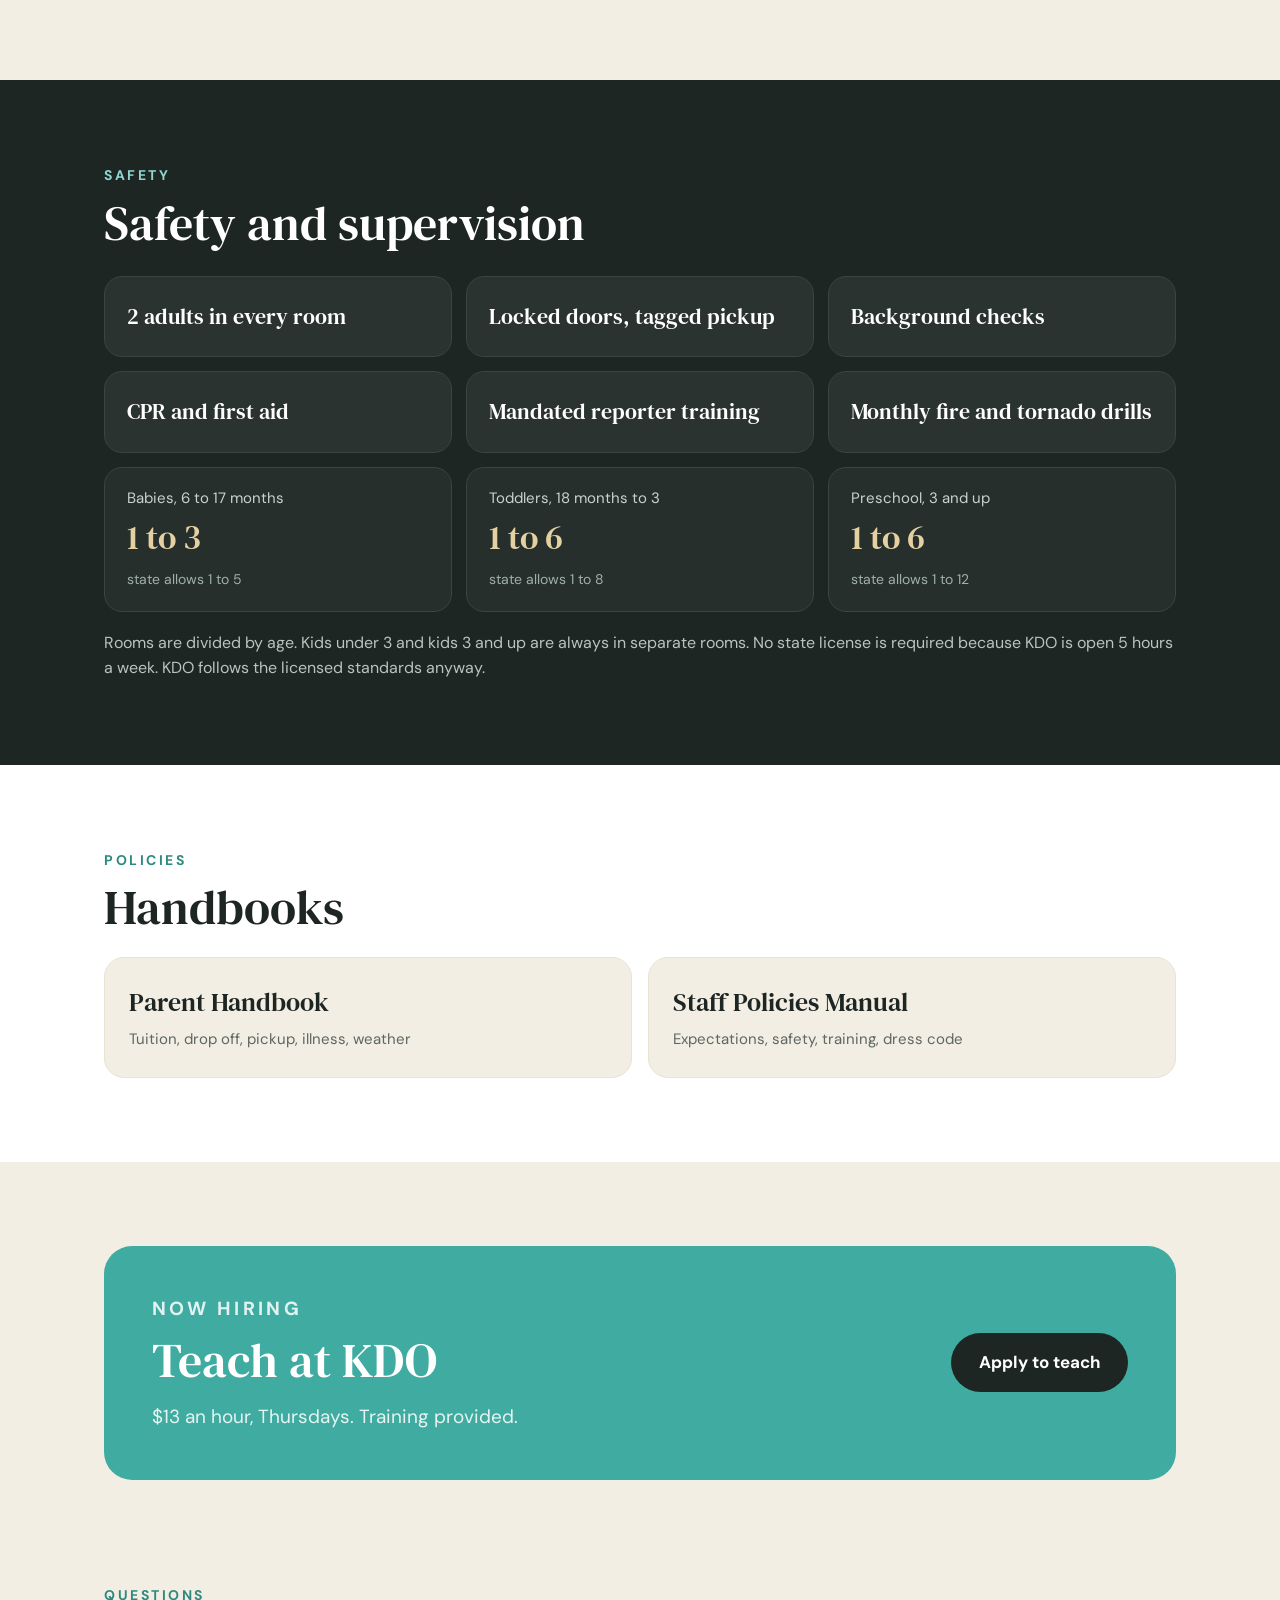
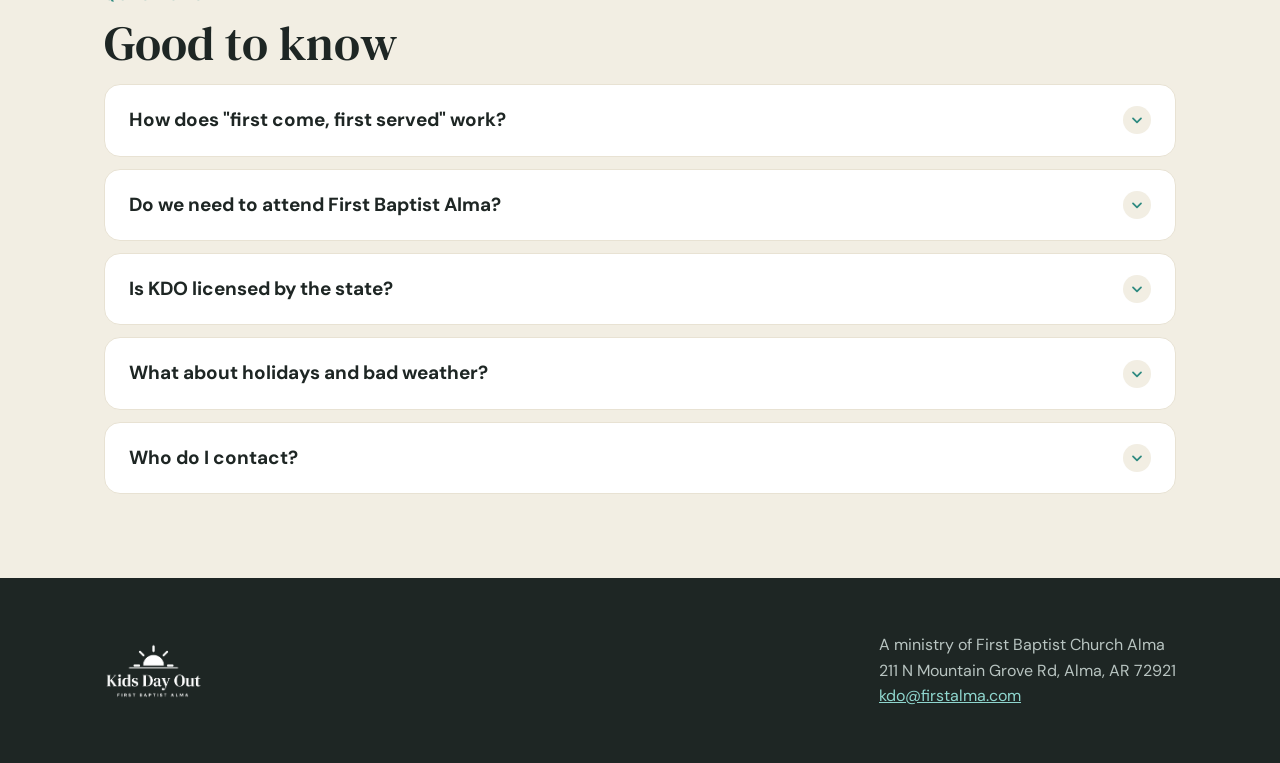
==== commit 36f72452: "Monthly payments, per-week and per-month pricing, $65 snacks and supplies fee Co-Authored-By: Claude" ====
--- a/index.html
+++ b/index.html
@@ -80,9 +80,9 @@
   <div class="price">
     <div class="card feature"><span class="pill">Toddlers and preschool</span><div class="amt">$20</div><div class="per">per Thursday, 9:00 to 2:00</div><p>$20 x 18 Thursdays = <b>$360 for the semester</b><br>Ages 18 months to Pre-K</p></div>
     <div class="card"><span class="pill">Babies</span><div class="amt">$25</div><div class="per">per Thursday, 9:00 to 2:00</div><p>$25 x 18 Thursdays = <b>$450 for the semester</b><br>Ages 6 to 18 months</p></div>
-    <div class="card"><span class="pill">Enrollment</span><div class="amt">$60</div><div class="per">per child, once a semester</div><p>Covers registration and classroom supplies</p></div>
+    <div class="card"><span class="pill">Snacks and supplies fee</span><div class="amt">$65</div><div class="per">per child, once a semester</div><p>Snacks, wipes, and craft materials. Split evenly across your monthly payments.</p></div>
   </div>
-  <p class="price-note"><b>Example:</b> one toddler is $360 + $60 enrollment = <b>$420</b> for the semester. 10% off for siblings. 10% off for paying in full.</p>
+  <p class="price-note"><b>Example:</b> one toddler is <b>$20 a week</b>. Paid monthly, that's <b>$93 a month</b> (January to April) and $53 in May, $425 for the whole semester. 10% off for siblings. 10% off for paying in full.</p>
     
 </div></section>
 
--- a/styles.css
+++ b/styles.css
@@ -405,3 +405,9 @@
 .addr-list button+button{border-top:1px solid var(--sand)}
 .addr-list button.on,.addr-list button:hover{background:#E9F6F4}
 .addr-list small{display:block;padding:5px 14px 7px;font-size:11px;color:var(--muted);background:#FCFBF8;border-top:1px solid var(--sand)}
+
+/* per week and per month under the semester total */
+.pc-per{display:grid;grid-template-columns:1fr 1fr;gap:10px;margin-top:4px}
+.pc-per div{background:#2A3330;border-radius:12px;padding:10px 12px}
+.pc-per small{display:block;font-size:13px;color:#B8C4C1}
+.pc-per b{font-family:var(--serif);font-weight:400;font-size:26px;color:#fff}
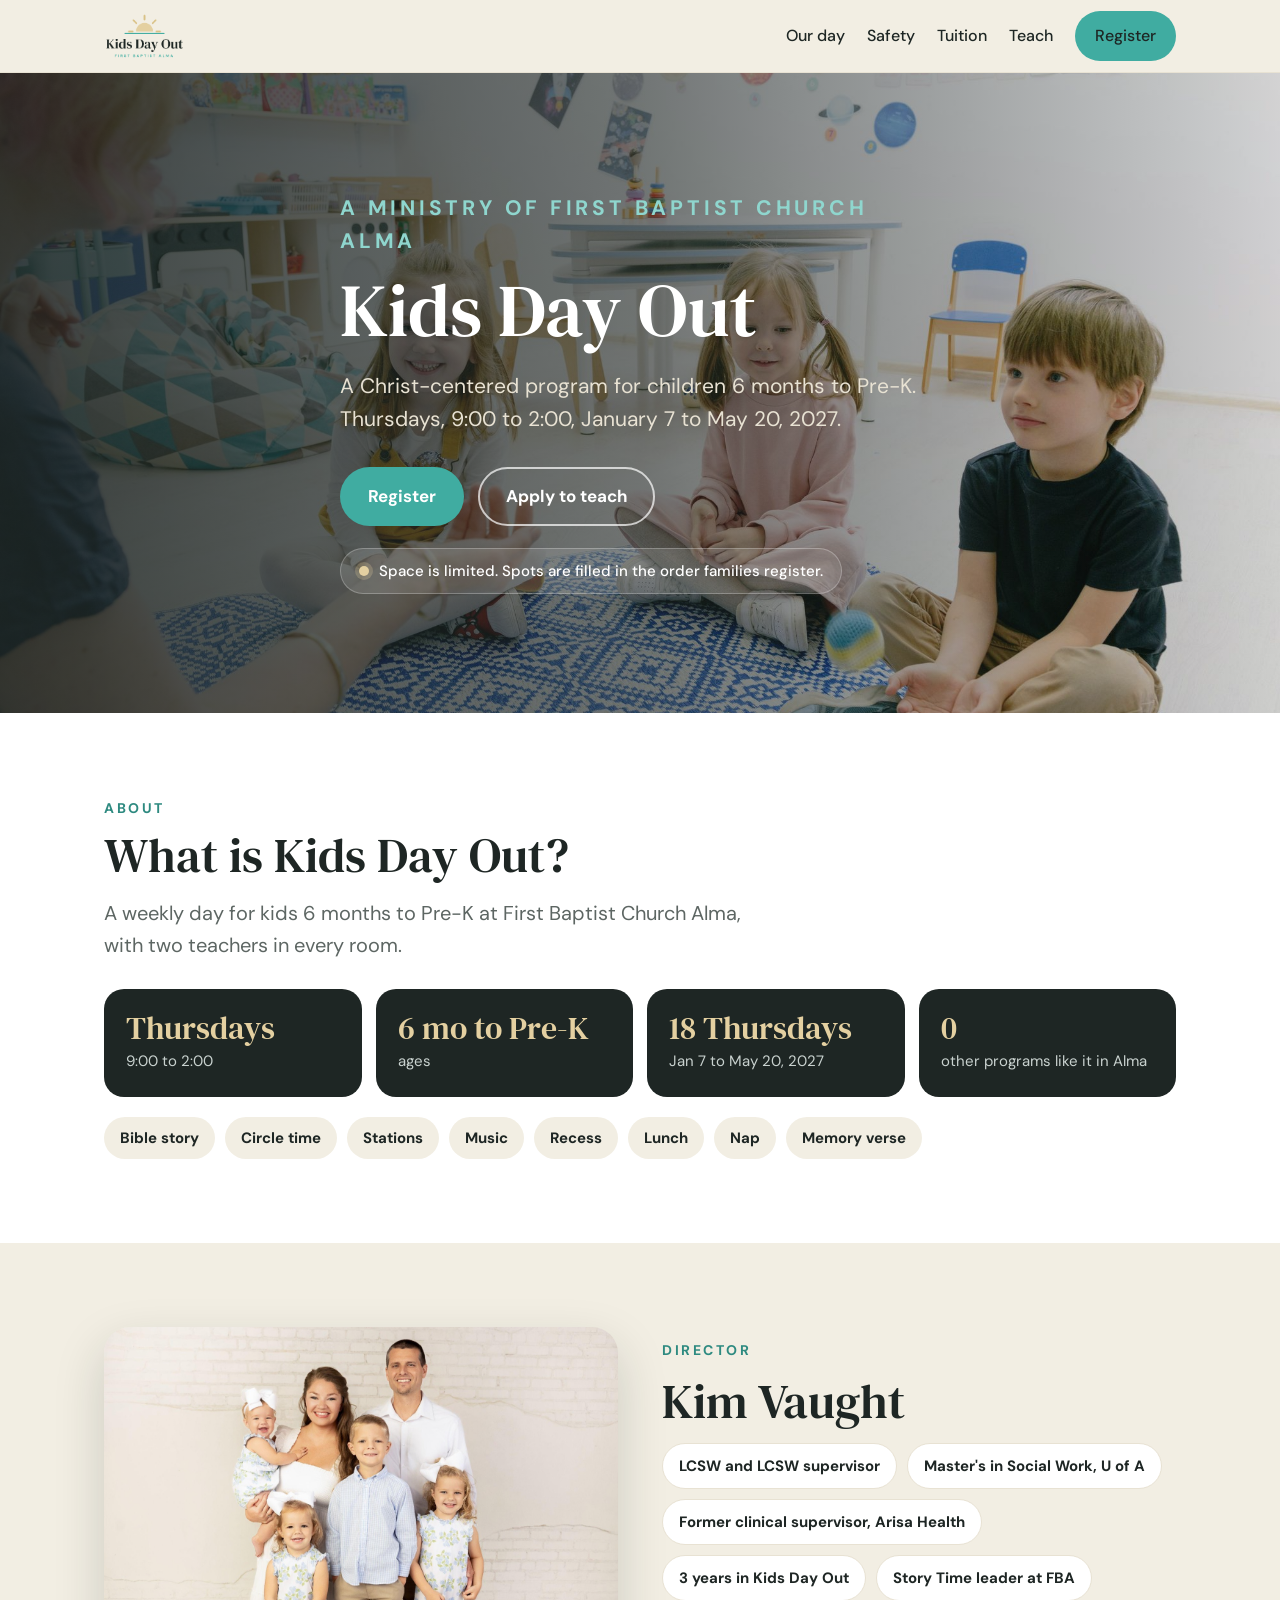
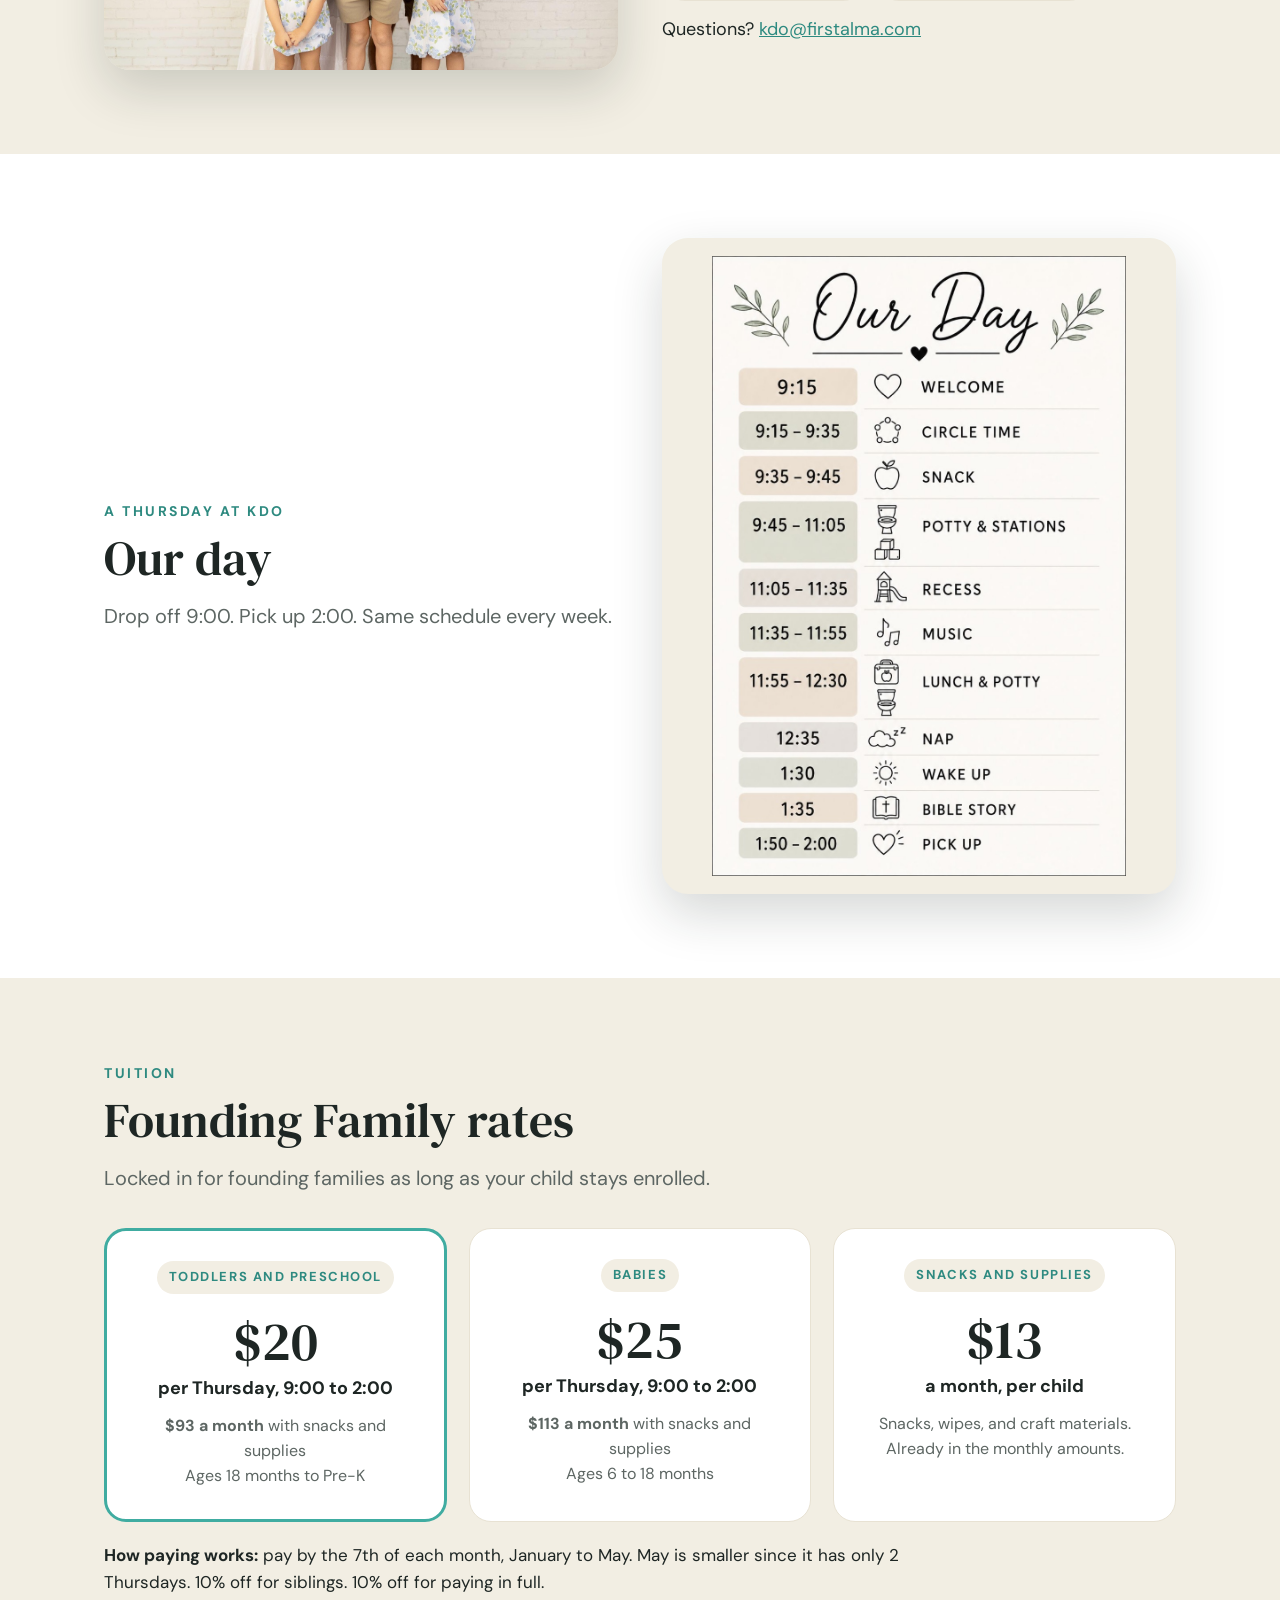
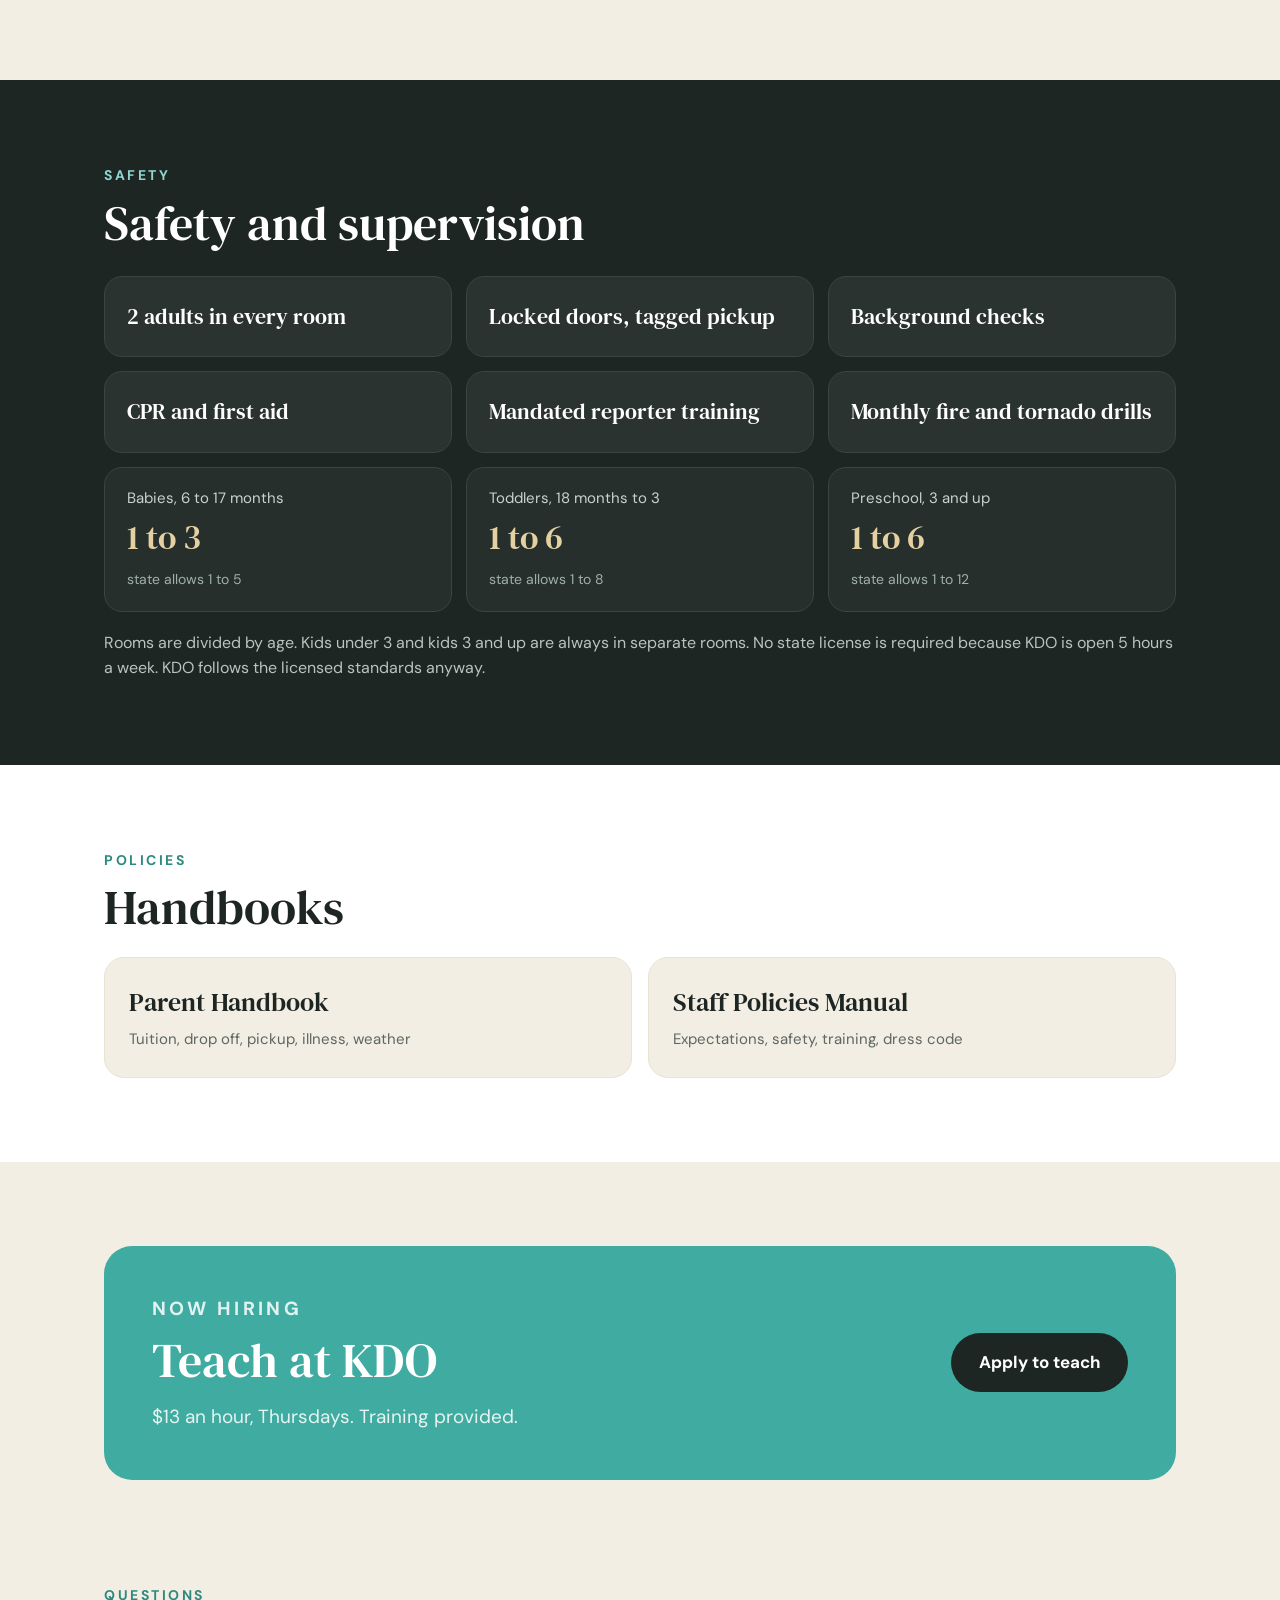
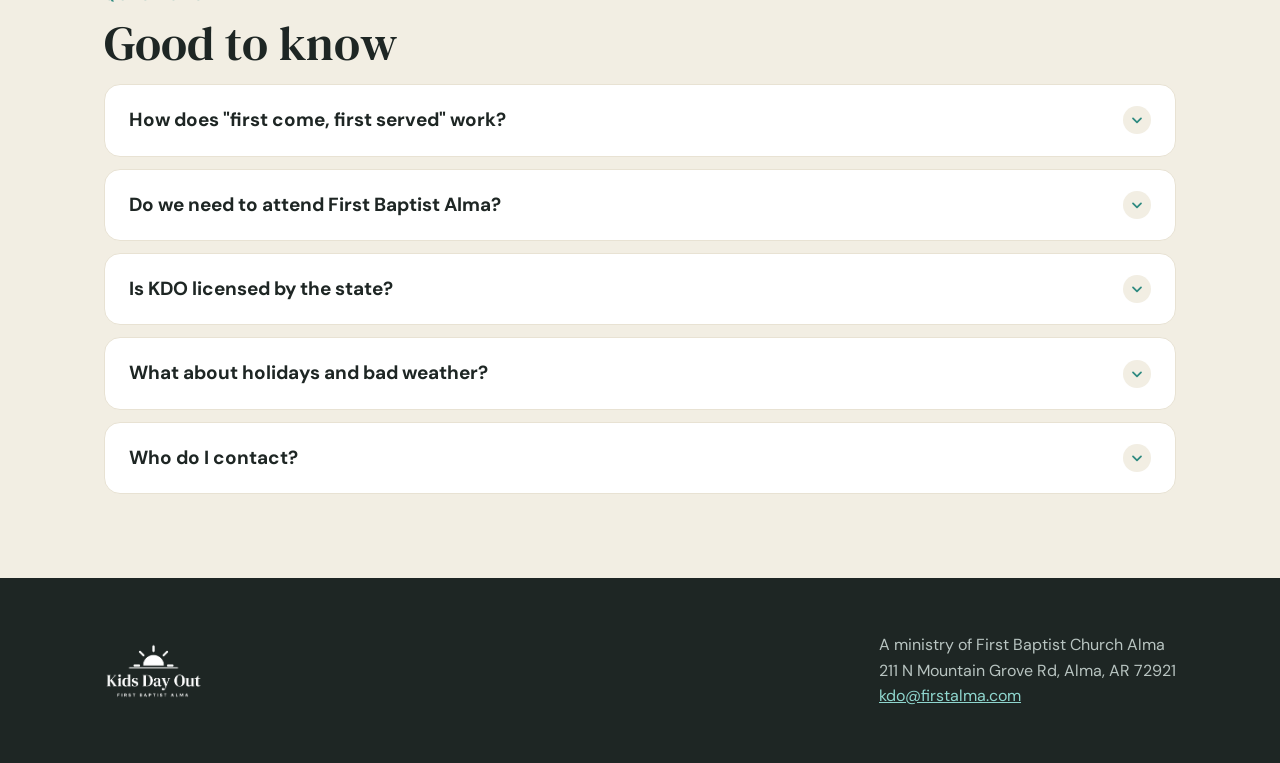
==== commit cbd80f72: "Softer special needs question, monthly amounts on the homepage, handbook update Co-Authored-By: Clau" ====
--- a/index.html
+++ b/index.html
@@ -78,11 +78,11 @@
   <h2>Founding Family rates</h2>
   <p class="lead">Locked in for founding families as long as your child stays enrolled.</p>
   <div class="price">
-    <div class="card feature"><span class="pill">Toddlers and preschool</span><div class="amt">$20</div><div class="per">per Thursday, 9:00 to 2:00</div><p>$20 x 18 Thursdays = <b>$360 for the semester</b><br>Ages 18 months to Pre-K</p></div>
-    <div class="card"><span class="pill">Babies</span><div class="amt">$25</div><div class="per">per Thursday, 9:00 to 2:00</div><p>$25 x 18 Thursdays = <b>$450 for the semester</b><br>Ages 6 to 18 months</p></div>
-    <div class="card"><span class="pill">Snacks and supplies fee</span><div class="amt">$65</div><div class="per">per child, once a semester</div><p>Snacks, wipes, and craft materials. Split evenly across your monthly payments.</p></div>
+    <div class="card feature"><span class="pill">Toddlers and preschool</span><div class="amt">$20</div><div class="per">per Thursday, 9:00 to 2:00</div><p><b>$93 a month</b> with snacks and supplies<br>Ages 18 months to Pre-K</p></div>
+    <div class="card"><span class="pill">Babies</span><div class="amt">$25</div><div class="per">per Thursday, 9:00 to 2:00</div><p><b>$113 a month</b> with snacks and supplies<br>Ages 6 to 18 months</p></div>
+    <div class="card"><span class="pill">Snacks and supplies</span><div class="amt">$13</div><div class="per">a month, per child</div><p>Snacks, wipes, and craft materials. Already in the monthly amounts.</p></div>
   </div>
-  <p class="price-note"><b>Example:</b> one toddler is <b>$20 a week</b>. Paid monthly, that's <b>$93 a month</b> (January to April) and $53 in May, $425 for the whole semester. 10% off for siblings. 10% off for paying in full.</p>
+  <p class="price-note"><b>How paying works:</b> pay by the 7th of each month, January to May. May is smaller since it has only 2 Thursdays. 10% off for siblings. 10% off for paying in full.</p>
     
 </div></section>
 
--- a/styles.css
+++ b/styles.css
@@ -411,3 +411,86 @@
 .pc-per div{background:#2A3330;border-radius:12px;padding:10px 12px}
 .pc-per small{display:block;font-size:13px;color:#B8C4C1}
 .pc-per b{font-family:var(--serif);font-weight:400;font-size:26px;color:#fff}
+.pc-mo{font-family:var(--sans,'DM Sans'),sans-serif;font-size:15px;color:#B8C4C1;margin-left:3px}
+.pc-lbl{display:block;font-size:13px;color:#E4D0A1;font-weight:400}
+
+/* birthday picker */
+.dp-anchor{position:relative}
+.date-btn{display:flex;align-items:center;gap:10px;width:100%;font:inherit;font-size:17px;text-align:left;padding:12px 14px;border:1.5px solid #CFC8B8;border-radius:12px;background:#fff;color:var(--muted);cursor:pointer;transition:border-color .15s ease,box-shadow .2s ease}
+.date-btn:hover{border-color:var(--teal)}
+.date-btn:focus-visible,.date-btn[aria-expanded=true]{outline:0;border-color:var(--teal);box-shadow:0 0 0 4px rgba(64,172,161,.18)}
+.date-btn svg{flex:none;color:var(--teal-dark)}
+.date-btn .date-text{flex:1}
+.date-btn.filled{color:var(--ink);font-weight:500}
+.date-btn .chev{color:var(--muted);transition:transform .25s cubic-bezier(.2,.8,.2,1)}
+.date-btn[aria-expanded=true] .chev{transform:rotate(180deg)}
+.date-btn.flash .date-text{animation:dpIn .4s ease}
+.invalid .date-btn{border-color:#D64545;background:#FFF6F5}
+@keyframes dpIn{from{opacity:0;transform:translateY(4px)}to{opacity:1;transform:none}}
+.dp{position:absolute;left:0;top:calc(100% + 8px);z-index:50;width:min(360px,100%);background:#fff;border-radius:20px;box-shadow:0 22px 50px rgba(30,38,36,.22),0 2px 8px rgba(30,38,36,.08);padding:16px 16px 14px;opacity:0;transform:translateY(-8px) scale(.97);transform-origin:top left;transition:opacity .2s ease,transform .28s cubic-bezier(.2,.8,.2,1);pointer-events:none}
+.dp.open{opacity:1;transform:none;pointer-events:auto}
+.dp.dp-sheet{position:fixed;left:0;right:0;top:auto;bottom:0;width:auto;border-radius:24px 24px 0 0;padding:10px 18px calc(18px + env(safe-area-inset-bottom));opacity:1;transform:translateY(105%);transition:transform .34s cubic-bezier(.2,.9,.25,1)}
+.dp.dp-sheet.open{transform:none}
+.dp-back{position:fixed;inset:0;z-index:49;background:rgba(30,38,36,.45);opacity:0;transition:opacity .28s ease}
+.dp-back.open{opacity:1}
+html.dp-lock,html.dp-lock body{overflow:hidden}
+.dp-grab{display:none}
+.dp-sheet .dp-grab{display:block;width:40px;height:5px;border-radius:3px;background:#D9D4C7;margin:0 auto 12px}
+.dp-head{display:flex;align-items:flex-start;justify-content:space-between;gap:10px}
+.dp-title small{display:block;font-size:12px;font-weight:700;letter-spacing:.14em;text-transform:uppercase;color:var(--teal-dark)}
+.dp-title b{display:block;font-family:var(--serif);font-weight:400;font-size:24px;line-height:1.2;color:var(--ink)}
+.dp-x{flex:none;width:34px;height:34px;border-radius:50%;border:0;background:var(--cream);color:var(--ink);font-size:22px;line-height:1;cursor:pointer}
+.dp-steps{display:flex;gap:4px;margin:12px 0 12px;padding:4px;background:var(--cream);border-radius:999px}
+.dp-steps button{flex:1;border:0;background:transparent;border-radius:999px;padding:7px 0;font:inherit;font-size:14px;font-weight:700;color:var(--muted);cursor:pointer;transition:background .2s ease,color .2s ease,box-shadow .2s ease}
+.dp-steps button.on{background:#fff;color:var(--teal-dark);box-shadow:0 1px 4px rgba(30,38,36,.14)}
+.dp-steps button:disabled{opacity:.45;cursor:default}
+.dp-body{overflow:hidden;transition:height .28s cubic-bezier(.2,.8,.2,1)}
+.dp-view{padding:3px}
+.dp-view.fwd{animation:dpFwd .28s cubic-bezier(.2,.8,.2,1)}
+.dp-view.bwd{animation:dpBwd .28s cubic-bezier(.2,.8,.2,1)}
+@keyframes dpFwd{from{opacity:0;transform:translateX(30px)}to{opacity:1;transform:none}}
+@keyframes dpBwd{from{opacity:0;transform:translateX(-30px)}to{opacity:1;transform:none}}
+.dp-grid{display:grid;gap:8px}
+.dp-years,.dp-months{grid-template-columns:repeat(3,1fr)}
+.dp-days{grid-template-columns:repeat(7,1fr);gap:4px}
+.dp-cell{border:0;background:var(--cream);color:var(--ink);font:inherit;font-size:17px;font-weight:500;border-radius:14px;padding:13px 0;cursor:pointer;transition:background .15s ease,color .15s ease,transform .12s ease}
+.dp-years .dp-cell{font-family:var(--serif);font-size:24px;font-weight:400;padding:16px 0}
+.dp-cell:hover:not(:disabled){background:#DDF0EC}
+.dp-cell:active:not(:disabled){transform:scale(.94)}
+.dp-cell.on,.dp-cell.on:hover:not(:disabled){background:var(--teal);color:#fff}
+.dp-cell:disabled{background:transparent;color:#C9C3B5;cursor:default}
+.dp-cell:focus{outline:0}
+.dp-cell:focus-visible{outline:2px solid var(--teal-dark);outline-offset:2px}
+.dp-day{aspect-ratio:1;padding:0;border-radius:50%;background:transparent;font-size:16px}
+.dp-day.today{box-shadow:inset 0 0 0 2px var(--gold-dark)}
+.dp-day.pop{animation:dpPop .3s ease}
+@keyframes dpPop{50%{transform:scale(1.2)}}
+.dp-dow{text-align:center;font-size:12px;font-weight:700;color:var(--muted);padding:2px 0 4px}
+.dp-monthbar{display:flex;align-items:center;justify-content:space-between;margin-bottom:8px}
+.dp-monthbar b{font-weight:700;font-size:16px}
+.dp-arrow{width:38px;height:38px;border-radius:50%;border:0;background:var(--cream);font-size:24px;line-height:1;color:var(--ink);cursor:pointer;transition:background .15s ease}
+.dp-arrow:hover:not(:disabled){background:#DDF0EC}
+.dp-arrow:disabled{opacity:.35;cursor:default}
+@media (max-width:860px){.date-btn{font-size:16px;padding:10px 12px;border-radius:10px;min-height:44px}}
+
+/* cost card: monthly first, the breakdown folds away on phones */
+.price-card .pc-total{padding-top:6px}
+.pc-due{font-size:14px;color:#C9D2CF;margin:-4px 0 12px;line-height:1.4}
+details.pc-more{margin-top:14px;background:none;border:0;border-top:1px solid #3A4441;border-radius:0;padding:0;overflow:hidden}
+.pc-more summary{list-style:none;cursor:pointer;display:flex;justify-content:space-between;align-items:center;padding:12px 0 6px;font-size:15px;font-weight:700;color:#8FD6CE}
+.pc-more summary::-webkit-details-marker{display:none}
+.pc-more summary:after{content:"";width:8px;height:8px;border-right:2px solid currentColor;border-bottom:2px solid currentColor;transform:rotate(45deg);transition:transform .25s ease;margin:0 4px 4px 0}
+.pc-more[open] summary:after{transform:rotate(-135deg);margin-bottom:-2px}
+@media (max-width:860px){
+  .price-card .pc-sub{margin-bottom:2px}
+  .pc-total{align-items:center}
+  .pc-total b{font-size:34px}
+  .pc-due{font-size:13px;margin-bottom:10px}
+  .pc-per{gap:8px}
+  .pc-per div{padding:8px 10px}
+  .pc-per small{font-size:12px}
+  .pc-per b{font-size:22px}
+  .pc-more{margin-top:12px}
+  .pc-more summary{font-size:14px;padding:10px 0 4px}
+}
+.dp{scroll-margin:96px 0 20px}
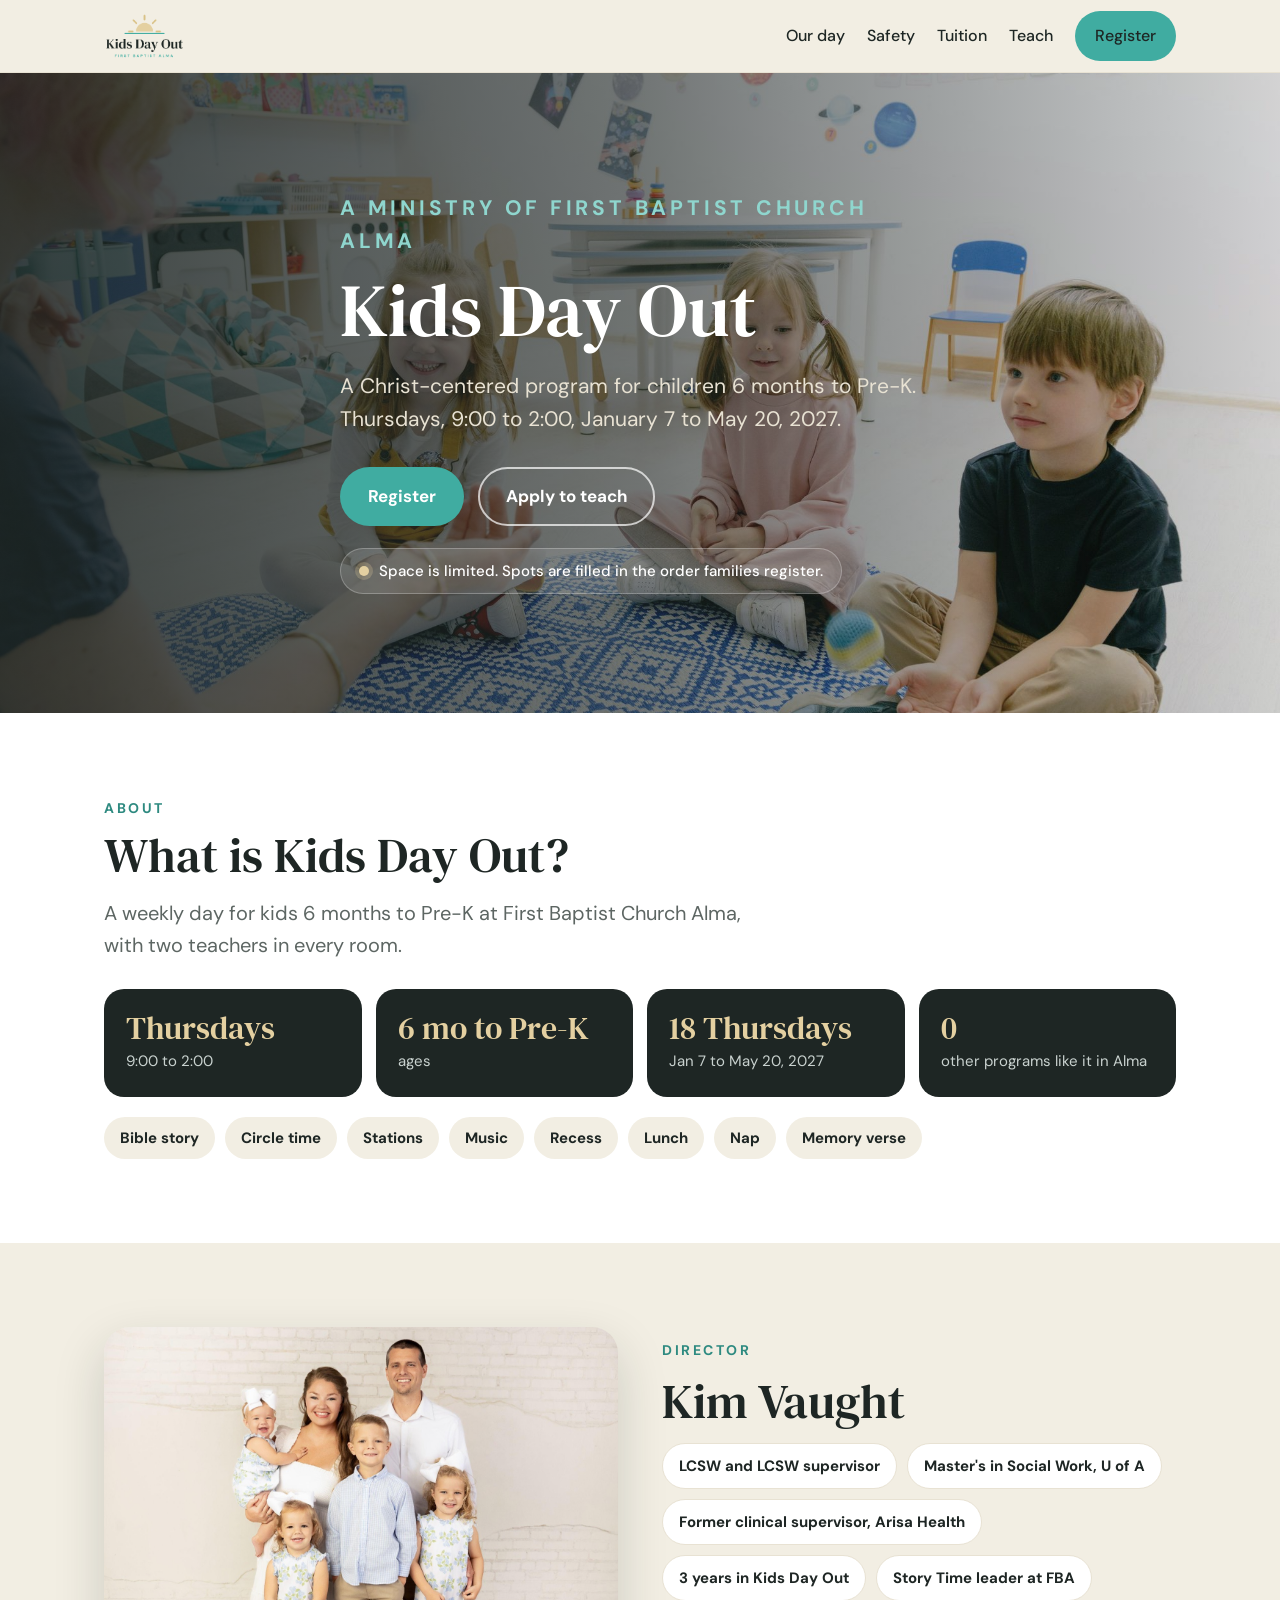
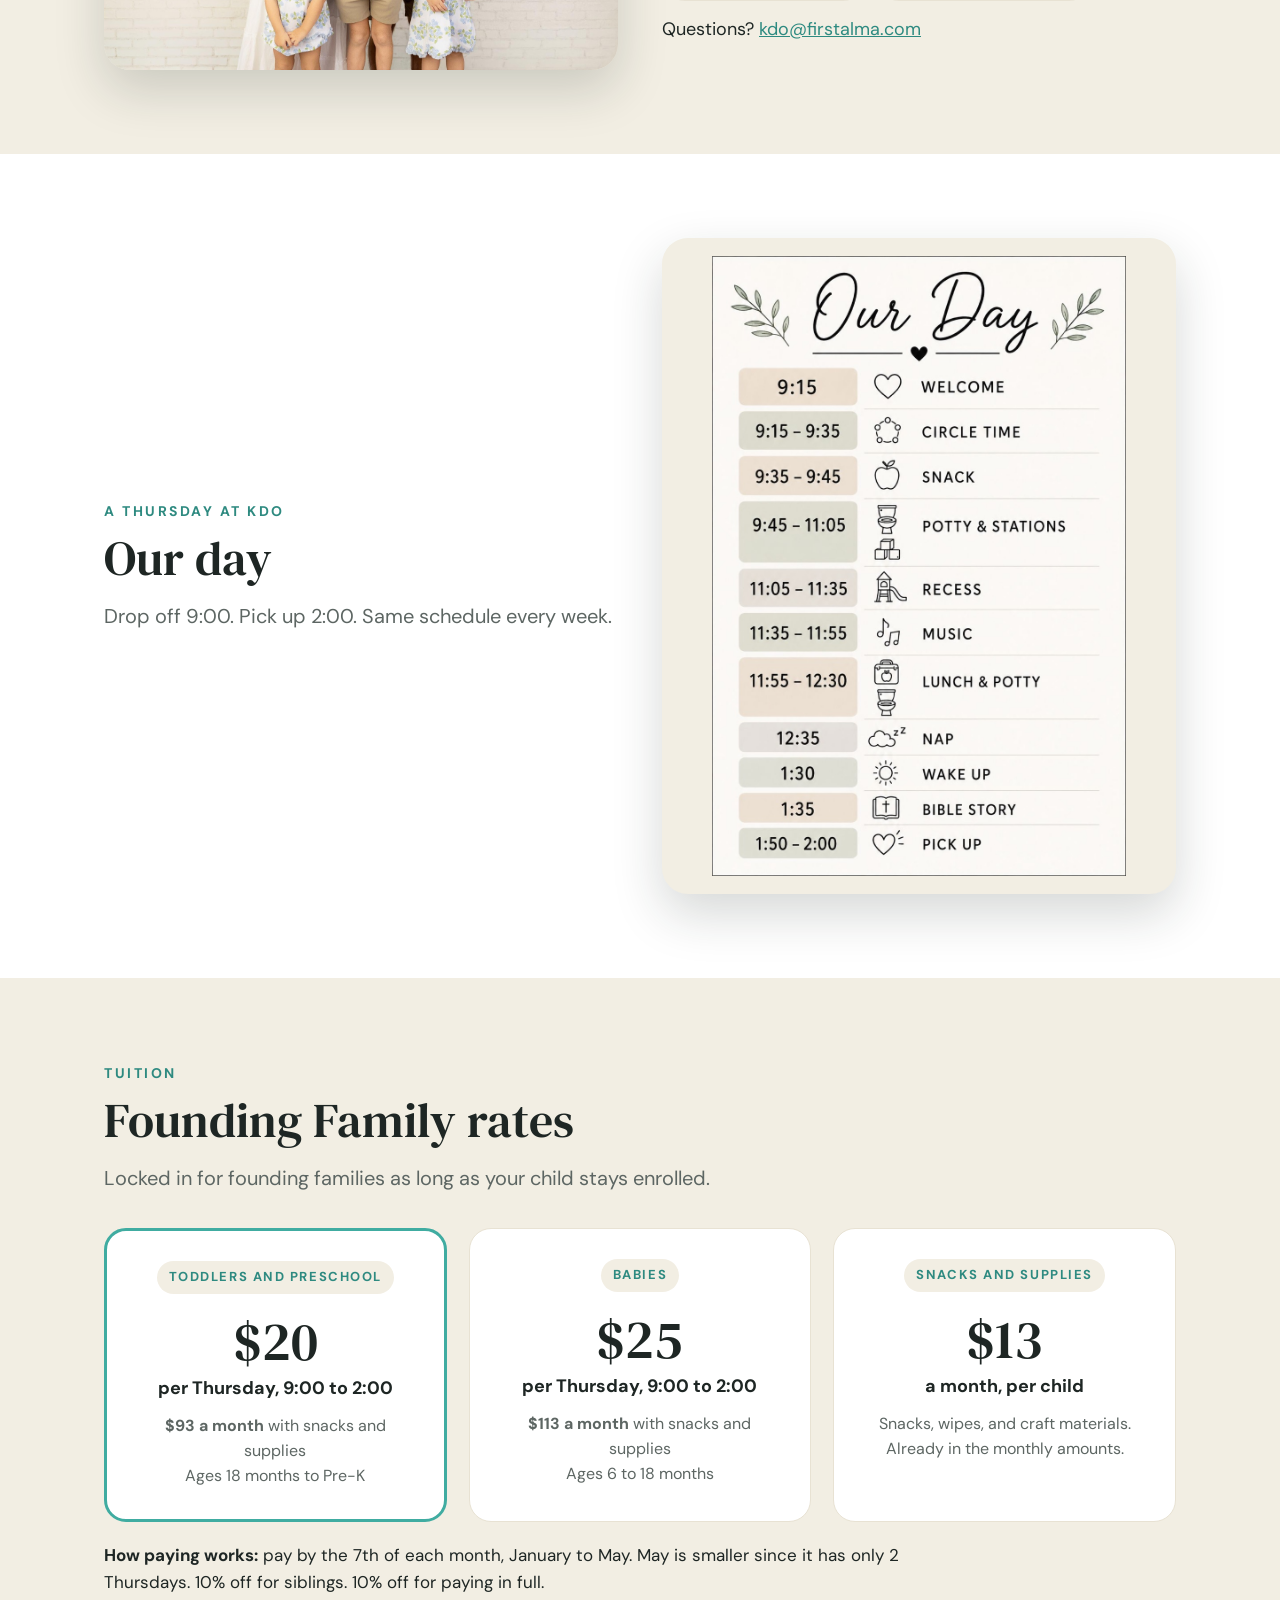
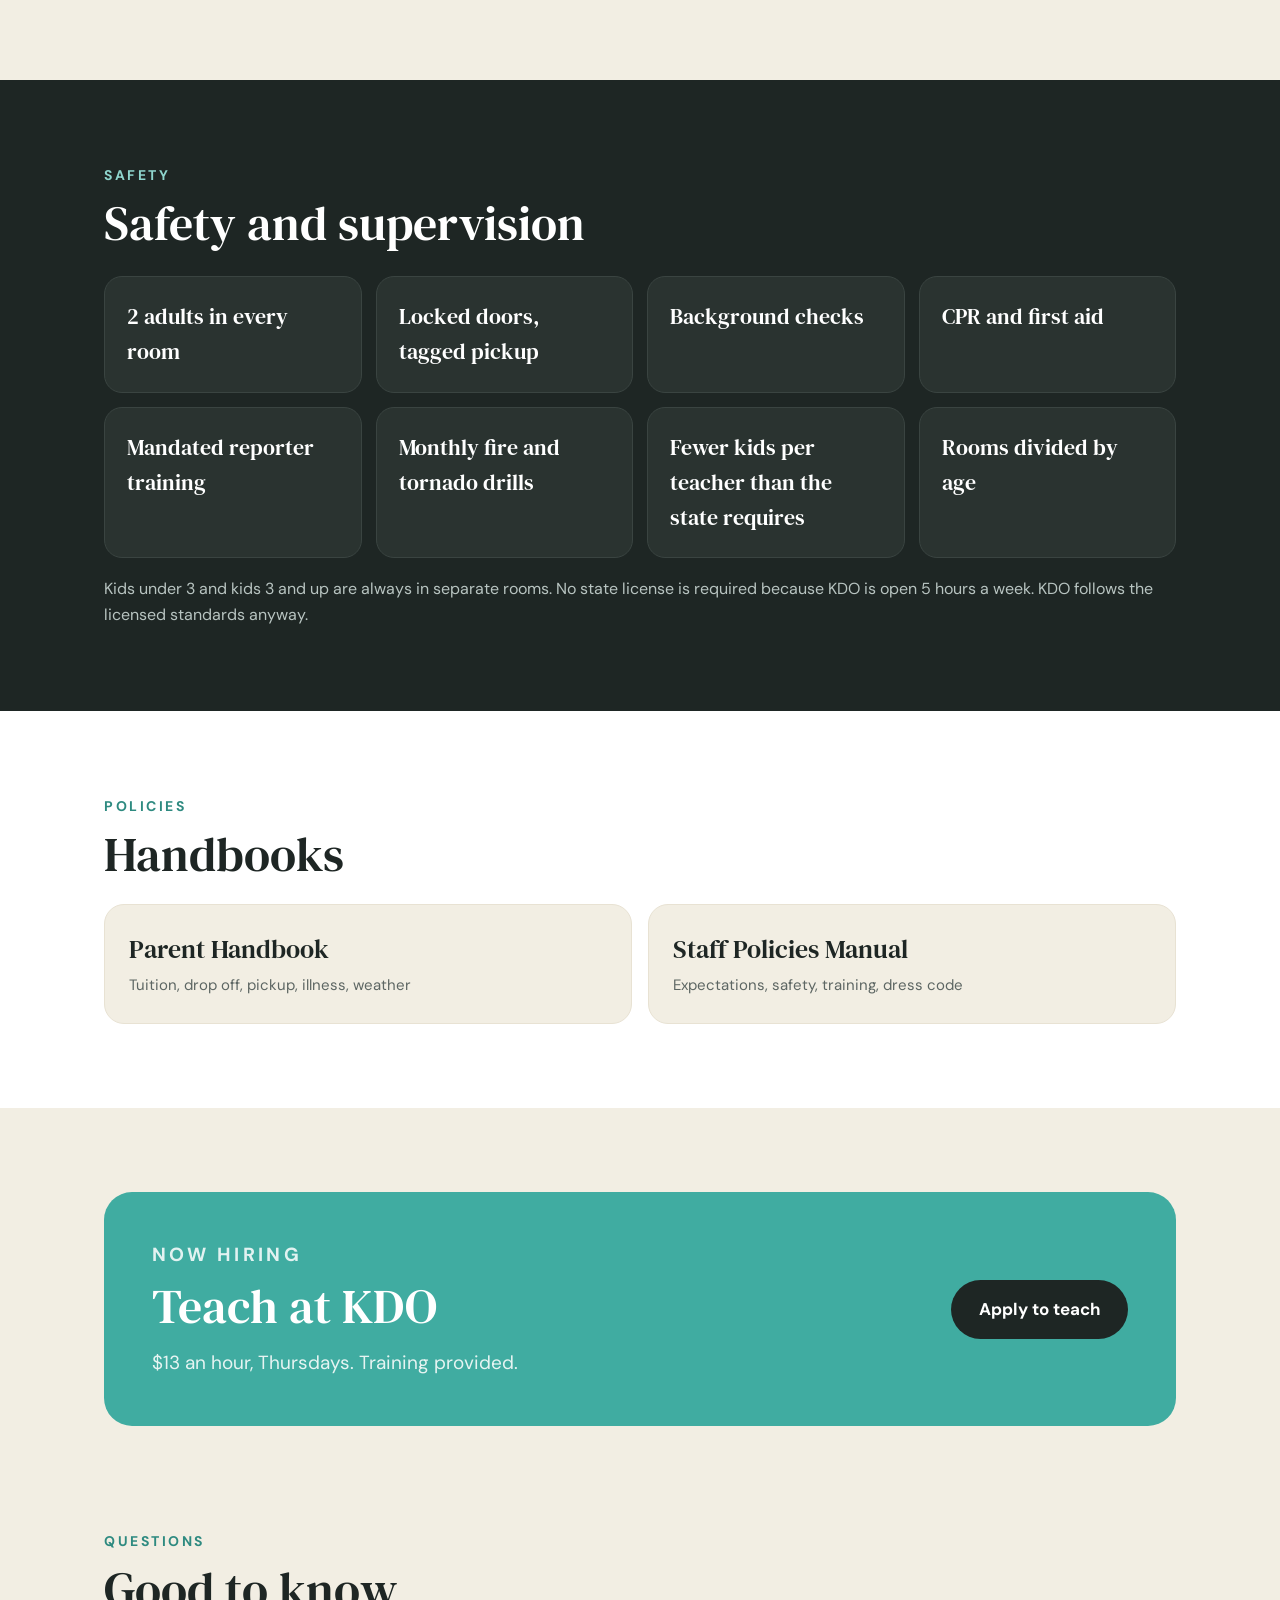
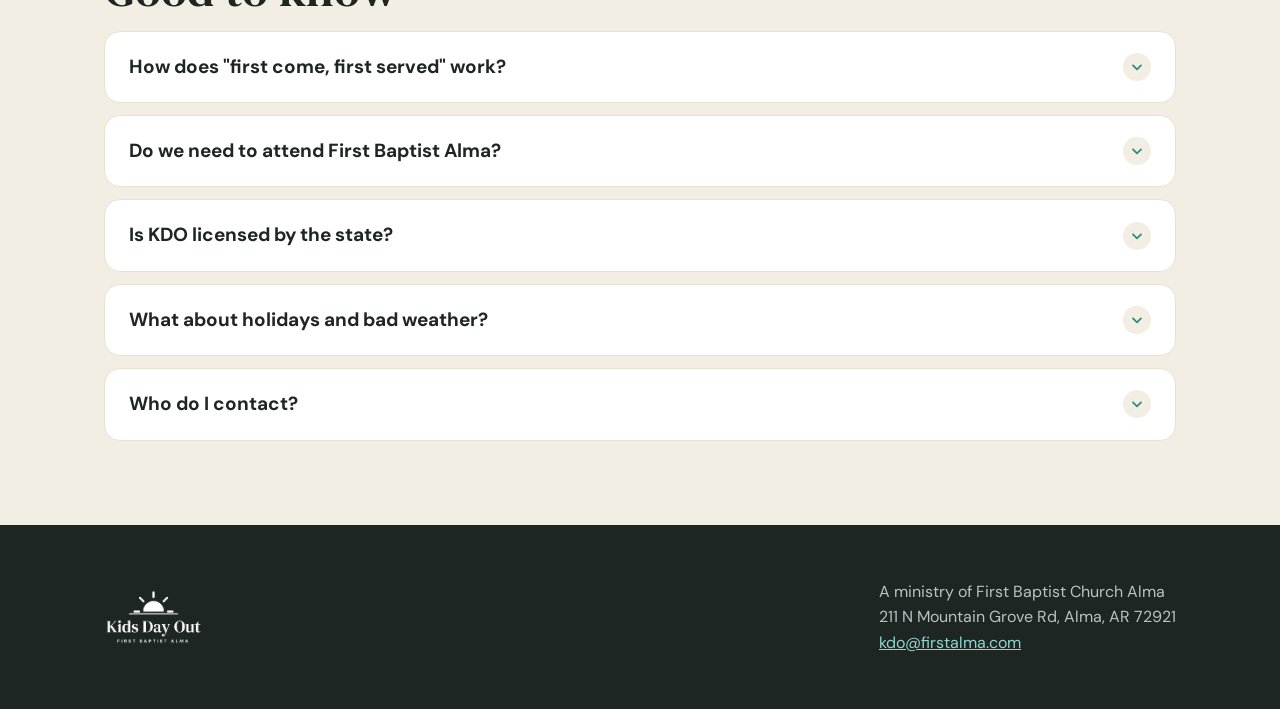
==== commit a106d4aa: "Safety: ratios become a tile; FAQ names Kim Vaught Co-Authored-By: Claude Opus 5.5 <noreply@anthropi" ====
--- a/index.html
+++ b/index.html
@@ -92,13 +92,9 @@
   <div class="tiles">
     <div>2 adults in every room</div><div>Locked doors, tagged pickup</div><div>Background checks</div>
     <div>CPR and first aid</div><div>Mandated reporter training</div><div>Monthly fire and tornado drills</div>
+    <div>Fewer kids per teacher than the state requires</div><div>Rooms divided by age</div>
   </div>
-  <div class="ratios">
-    <div><span>Babies, 6 to 17 months</span><b>1 to 3</b><small>state allows 1 to 5</small></div>
-    <div><span>Toddlers, 18 months to 3</span><b>1 to 6</b><small>state allows 1 to 8</small></div>
-    <div><span>Preschool, 3 and up</span><b>1 to 6</b><small>state allows 1 to 12</small></div>
-  </div>
-  <p class="note-dark">Rooms are divided by age. Kids under 3 and kids 3 and up are always in separate rooms. No state license is required because KDO is open 5 hours a week. KDO follows the licensed standards anyway.</p>
+  <p class="note-dark">Kids under 3 and kids 3 and up are always in separate rooms. No state license is required because KDO is open 5 hours a week. KDO follows the licensed standards anyway.</p>
 </div></section>
 
 <section class="ready" style="background:#fff"><div class="wrap">
@@ -124,7 +120,7 @@
   <details class="faq"><summary>Do we need to attend First Baptist Alma?</summary><p>No. Every family in Alma and the River Valley is welcome.</p></details>
   <details class="faq"><summary>Is KDO licensed by the state?</summary><p>Arkansas exempts part-time programs like Mother's Day Out from licensing when they're open 5 hours a day or less and 10 hours a week or less. KDO is open 5 hours on Thursdays. We still follow the state's licensed standards for ratios, age groups, background checks, CPR, safe sleep, and drills.</p></details>
   <details class="faq"><summary>What about holidays and bad weather?</summary><p>KDO follows the Alma Public Schools calendar. If Alma schools close or start late for weather, KDO is closed that day.</p></details>
-  <details class="faq"><summary>Who do I contact?</summary><p>Email Kim at <a href="mailto:kdo@firstalma.com">kdo@firstalma.com</a>.</p></details>
+  <details class="faq"><summary>Who do I contact?</summary><p>Email Kim Vaught at <a href="mailto:kdo@firstalma.com">kdo@firstalma.com</a>.</p></details>
 </div></section>
 
 
--- a/styles.css
+++ b/styles.css
@@ -305,7 +305,7 @@
 .tags span{background:var(--cream);border-radius:999px;padding:9px 16px;font-weight:700;font-size:15px}
 .pills{display:flex;flex-wrap:wrap;gap:10px;margin-top:14px}
 .pills span{background:#fff;border:1px solid var(--sand);border-radius:999px;padding:10px 16px;font-weight:700;font-size:15px}
-.tiles{display:grid;grid-template-columns:repeat(3,1fr);gap:14px;margin-top:26px}
+.tiles{display:grid;grid-template-columns:repeat(4,1fr);gap:14px;margin-top:26px}
 .tiles div{background:#2A3330;border:1px solid #3A4441;border-radius:18px;padding:22px;font-family:var(--serif);font-size:22px;color:#fff}
 .ratios{display:grid;grid-template-columns:repeat(3,1fr);gap:14px;margin-top:14px}
 .ratios div{border-radius:18px;padding:18px 22px;background:rgba(255,255,255,.04);border:1px solid #3A4441}
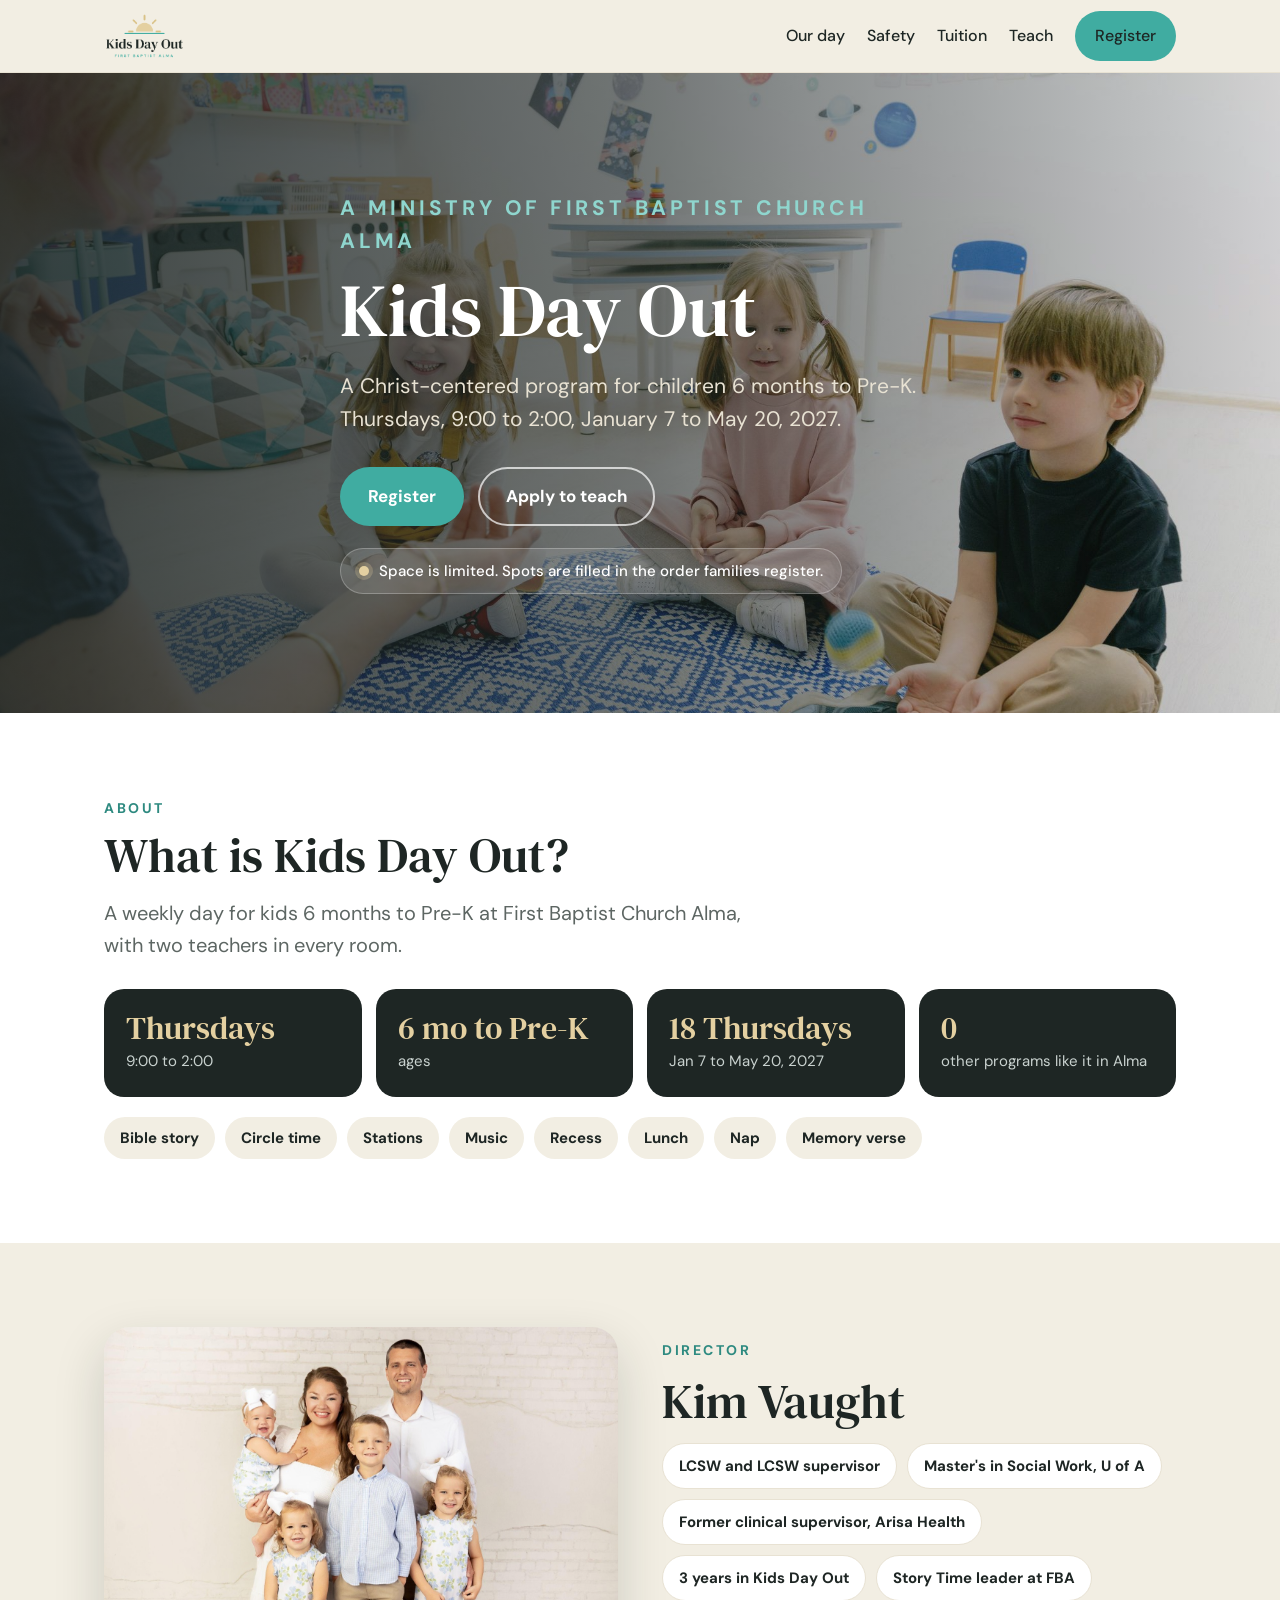
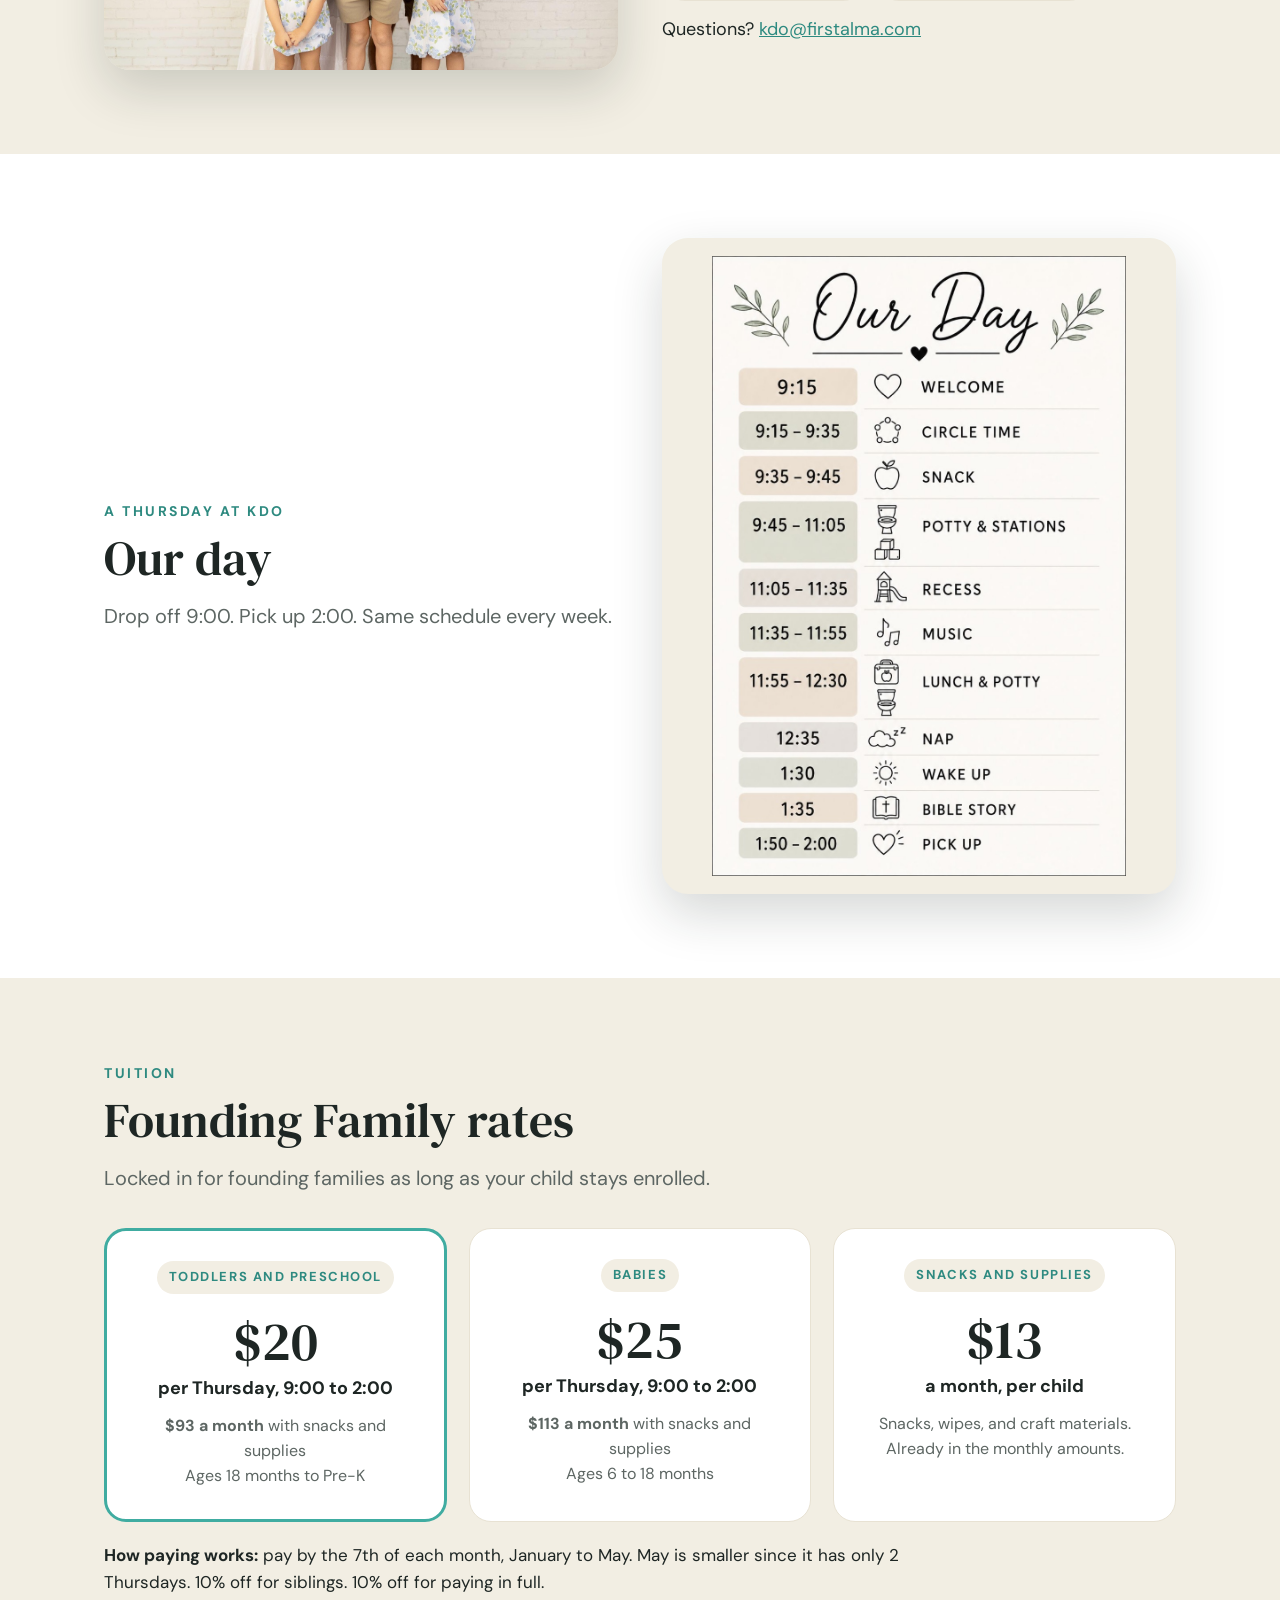
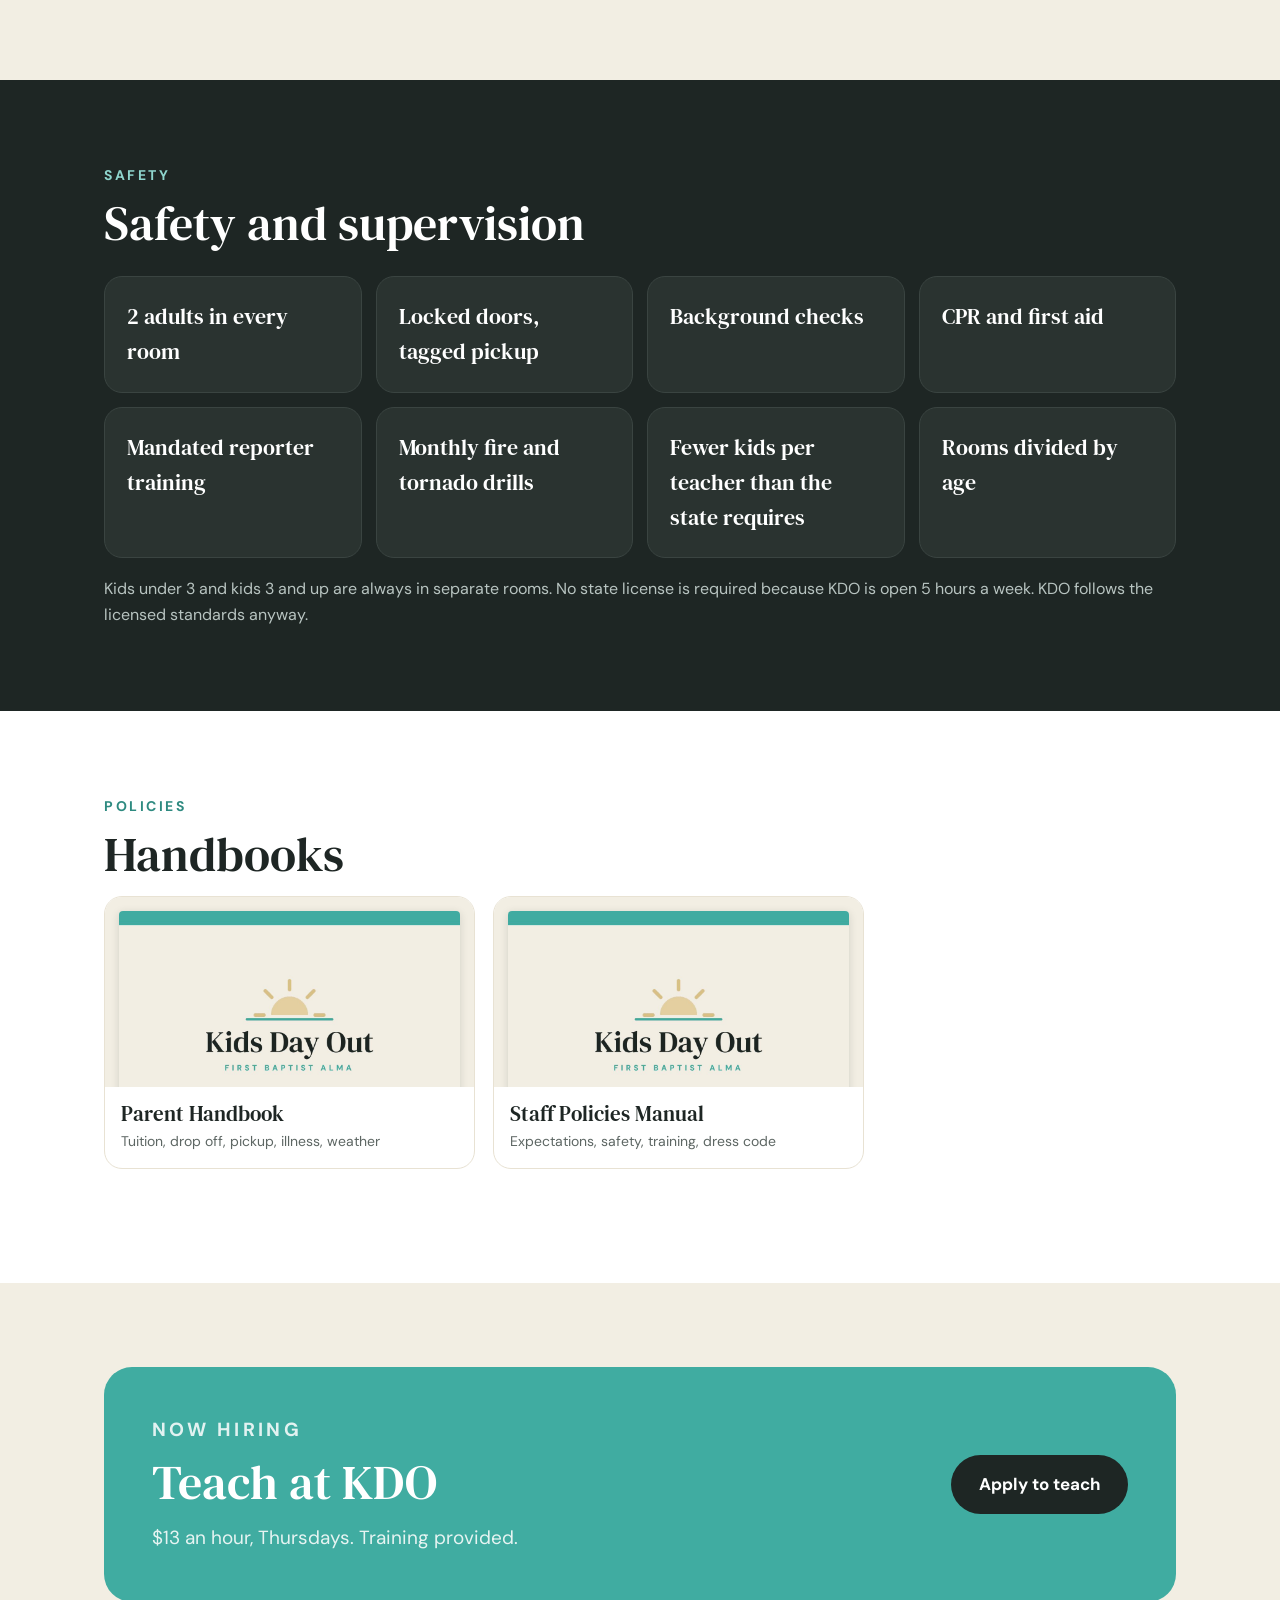
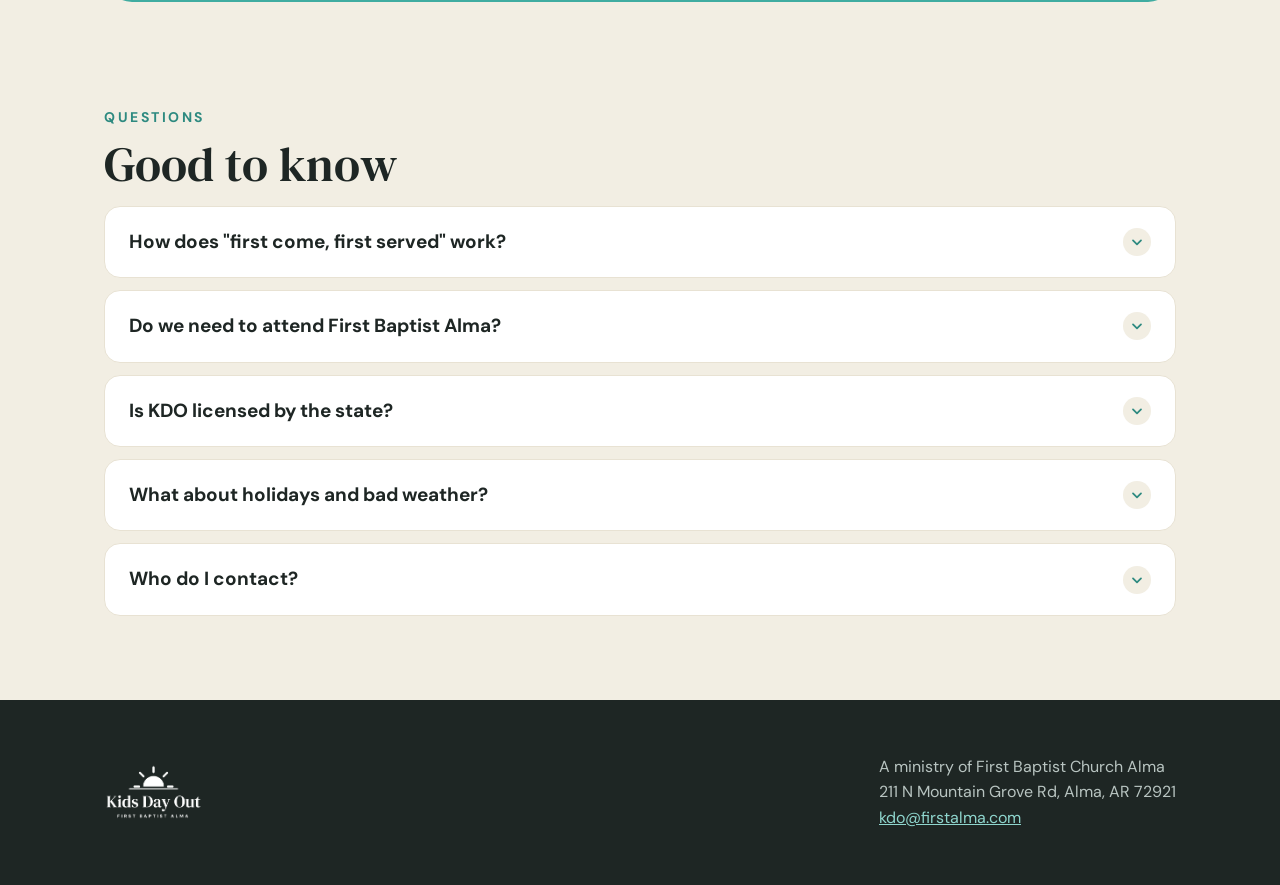
==== commit 5b593e3b: "Handbook cards on the homepage and applications; Director's Playbook on the files page Co-Authored-B" ====
--- a/index.html
+++ b/index.html
@@ -100,9 +100,9 @@
 <section class="ready" style="background:#fff"><div class="wrap">
   <p class="eyebrow">Policies</p>
   <h2>Handbooks</h2>
-  <div class="docs">
-    <a href="docs/KDO-Parent-Handbook.pdf" target="_blank"><b>Parent Handbook</b><span>Tuition, drop off, pickup, illness, weather</span></a>
-    <a href="docs/KDO-Staff-Policies-Manual.pdf" target="_blank"><b>Staff Policies Manual</b><span>Expectations, safety, training, dress code</span></a>
+  <div class="doclist two">
+    <a href="docs/KDO-Parent-Handbook.pdf" data-doc="parent" data-dl="pdf"><div class="thumb"><img src="docs/pages/parent-1.jpg" alt="" loading="lazy"></div><div class="meta"><b>Parent Handbook</b><span>Tuition, drop off, pickup, illness, weather</span></div></a>
+    <a href="docs/KDO-Staff-Policies-Manual.pdf" data-doc="staff" data-dl="pdf"><div class="thumb"><img src="docs/pages/staff-1.jpg" alt="" loading="lazy"></div><div class="meta"><b>Staff Policies Manual</b><span>Expectations, safety, training, dress code</span></div></a>
   </div>
 </div></section>
 
--- a/styles.css
+++ b/styles.css
@@ -494,3 +494,75 @@
   .pc-more summary{font-size:14px;padding:10px 0 4px}
 }
 .dp{scroll-margin:96px 0 20px}
+
+/* document viewer */
+.dv-back{position:fixed;inset:0;z-index:60;background:rgba(30,38,36,.62);opacity:0;transition:opacity .28s ease}
+.dv-back.open{opacity:1}
+.dv{position:fixed;z-index:61;left:50%;top:50%;width:min(940px,calc(100vw - 48px));height:min(92vh,1200px);display:flex;flex-direction:column;background:#E9E4D8;border-radius:22px;overflow:hidden;box-shadow:0 30px 80px rgba(0,0,0,.35);opacity:0;transform:translate(-50%,-48%) scale(.97);transition:opacity .22s ease,transform .3s cubic-bezier(.2,.8,.2,1)}
+.dv.open{opacity:1;transform:translate(-50%,-50%)}
+.dv-bar{flex:none;display:flex;align-items:center;gap:12px;padding:14px 16px 14px 22px;background:var(--ink);color:#fff}
+.dv-title{flex:1;min-width:0}
+.dv-title b{display:block;font-family:var(--serif);font-weight:400;font-size:22px;line-height:1.2;white-space:nowrap;overflow:hidden;text-overflow:ellipsis}
+.dv-title small{font-size:13px;color:#B8C4C1}
+.dv-dl{flex:none;color:#fff;text-decoration:none;font-size:14px;font-weight:700;border:1.5px solid #4A5552;border-radius:999px;padding:7px 14px}
+.dv-dl:hover{border-color:var(--teal)}
+.dv-x{flex:none;width:40px;height:40px;border-radius:50%;border:0;background:#2E3835;color:#fff;font-size:26px;line-height:1;cursor:pointer}
+.dv-scroll{flex:1;overflow-y:auto;-webkit-overflow-scrolling:touch;overscroll-behavior:contain}
+.dv-pages{display:flex;flex-direction:column;gap:16px;padding:20px;max-width:880px;margin:0 auto}
+.dv-page{width:100%;background:#fff;border-radius:6px;box-shadow:0 2px 10px rgba(30,38,36,.12);overflow:hidden}
+.dv-page img{display:block;width:100%;height:100%}
+.dv-count{position:absolute;left:50%;bottom:16px;transform:translateX(-50%);background:rgba(30,38,36,.85);color:#fff;font-size:13px;font-weight:700;border-radius:999px;padding:6px 14px;pointer-events:none}
+@media (max-width:600px){
+  .dv{left:0;top:0;width:100%;height:100%;border-radius:0;transform:translateY(100%);opacity:1;transition:transform .34s cubic-bezier(.2,.9,.25,1)}
+  .dv.open{transform:none}
+  .dv-bar{padding:calc(10px + env(safe-area-inset-top)) 12px 10px 16px}
+  .dv-title b{font-size:19px}
+  .dv-pages{padding:12px 10px calc(60px + env(safe-area-inset-bottom));gap:10px}
+  .dv-count{bottom:calc(14px + env(safe-area-inset-bottom))}
+}
+
+/* documents page */
+.doclist{display:grid;grid-template-columns:repeat(3,1fr);gap:18px;margin:14px 0 30px}
+.doclist a{display:block;text-decoration:none;color:var(--ink);background:#fff;border:1px solid var(--sand);border-radius:18px;overflow:hidden;transition:transform .18s ease,box-shadow .18s ease}
+.doclist a:hover{transform:translateY(-3px);box-shadow:0 14px 30px rgba(30,38,36,.12)}
+.doclist .thumb{background:var(--cream);padding:14px 14px 0;height:190px;overflow:hidden}
+.doclist .thumb img{display:block;width:100%;border-radius:4px 4px 0 0;box-shadow:0 2px 8px rgba(30,38,36,.15)}
+.doclist .meta{padding:14px 16px 16px}
+.doclist b{display:block;font-family:var(--serif);font-weight:400;font-size:21px;line-height:1.2}
+.doclist span{display:block;font-size:14px;color:var(--muted);margin-top:4px}
+@media (max-width:860px){.doclist{grid-template-columns:1fr 1fr;gap:12px}.doclist .thumb{height:130px;padding:10px 10px 0}.doclist b{font-size:17px}.doclist span{font-size:13px}}
+/* handbooks as reflowing text inside the viewer */
+.dv-text{background:#fff;max-width:760px;margin:20px auto;padding:34px 40px 48px;border-radius:10px;box-shadow:0 2px 10px rgba(30,38,36,.1);font-size:17px;line-height:1.6;color:var(--ink)}
+.dv-text h1,.dv-text h2{font-family:var(--serif);font-weight:400;line-height:1.2;margin:30px 0 8px;color:var(--ink)}
+.dv-text h1{font-size:30px}.dv-text h2{font-size:25px;padding-top:18px;border-top:1px solid var(--sand)}
+.dv-text h1:first-child,.dv-text h2:first-child{margin-top:0;border-top:0;padding-top:0}
+.dv-text h3{font-size:16px;font-weight:700;letter-spacing:.08em;text-transform:uppercase;color:var(--teal-dark);margin:22px 0 6px}
+.dv-text p,.dv-text ul,.dv-text ol{margin:0 0 12px}
+.dv-text ul,.dv-text ol{padding-left:22px}
+.dv-text li{margin-bottom:5px}
+.dv-text table{width:100%;border-collapse:collapse;font-size:15px;margin:8px 0 14px}
+.dv-text th,.dv-text td{border-bottom:1px solid var(--sand);padding:7px 6px;text-align:left}
+.dv-text img{max-width:100%}
+.dv-loading{color:var(--muted)}
+@media (max-width:600px){.dv-text{margin:0;border-radius:0;box-shadow:none;padding:20px 18px calc(40px + env(safe-area-inset-bottom));font-size:16px}.dv-text h1{font-size:26px}.dv-text h2{font-size:22px}}
+.dv-text > h1:first-child{display:none}.dv-text > h1:first-child + h2{margin-top:0;border-top:0;padding-top:0}
+.dv-dl{display:inline-flex;align-items:center;gap:6px;background:var(--teal);border-color:var(--teal)}
+.dv-dl:hover{background:var(--teal-dark);border-color:var(--teal-dark)}
+.dv-dl+.dv-dl{margin-left:-4px;background:transparent;border-color:#4A5552}
+@media (max-width:600px){.dv-bar{gap:8px}.dv-dl{padding:7px 11px;font-size:13px}.dv-dl svg{width:13px;height:13px}.dv-title small{display:none}}
+@media (max-width:600px){.dv-bar{flex-wrap:wrap;row-gap:10px}.dv-title{order:0;flex:1 1 calc(100% - 56px)}.dv-x{order:1}.dv-dl{order:2}.dv-dl+.dv-dl{margin-left:0}}
+/* handbook cards on the homepage and the applications */
+.doclist.two{grid-template-columns:repeat(2,1fr);max-width:760px}
+@media (max-width:860px){.doclist.two{grid-template-columns:1fr 1fr}}
+.doccard{display:flex;align-items:center;gap:16px;text-decoration:none;color:var(--ink);background:#fff;border:1px solid var(--sand);border-radius:16px;padding:12px 16px 12px 12px;margin:18px 0 4px;transition:transform .18s ease,box-shadow .18s ease}
+.doccard:hover{transform:translateY(-2px);box-shadow:0 10px 24px rgba(30,38,36,.1)}
+.doccard .thumb{flex:none;width:84px;height:104px;border-radius:10px;overflow:hidden;background:var(--cream);padding:7px 7px 0}
+.doccard .thumb img{display:block;width:100%;border-radius:3px 3px 0 0;box-shadow:0 1px 4px rgba(30,38,36,.15)}
+.doccard b{display:block;font-family:var(--serif);font-weight:400;font-size:20px;line-height:1.2}
+.doccard span{display:block;font-size:14px;color:var(--muted);margin-top:2px}
+.doccard em{display:block;font-style:normal;font-size:13.5px;font-weight:700;color:var(--teal-dark);margin-top:6px}
+@media (max-width:860px){.doccard{gap:12px;padding:10px 12px 10px 10px}.doccard .thumb{width:66px;height:84px}.doccard b{font-size:17px}.doccard span,.doccard em{font-size:12.5px}}
+.dv-text col{width:auto!important}
+.dv-playbook td:first-child{white-space:nowrap;font-weight:700;color:var(--teal-dark);width:1%;padding-right:14px;vertical-align:top}
+.dv-playbook tr:nth-child(even) td{background:#F7F4EC}
+.dv-playbook th{text-align:left;font-size:12px;letter-spacing:.1em;text-transform:uppercase;color:var(--muted)}
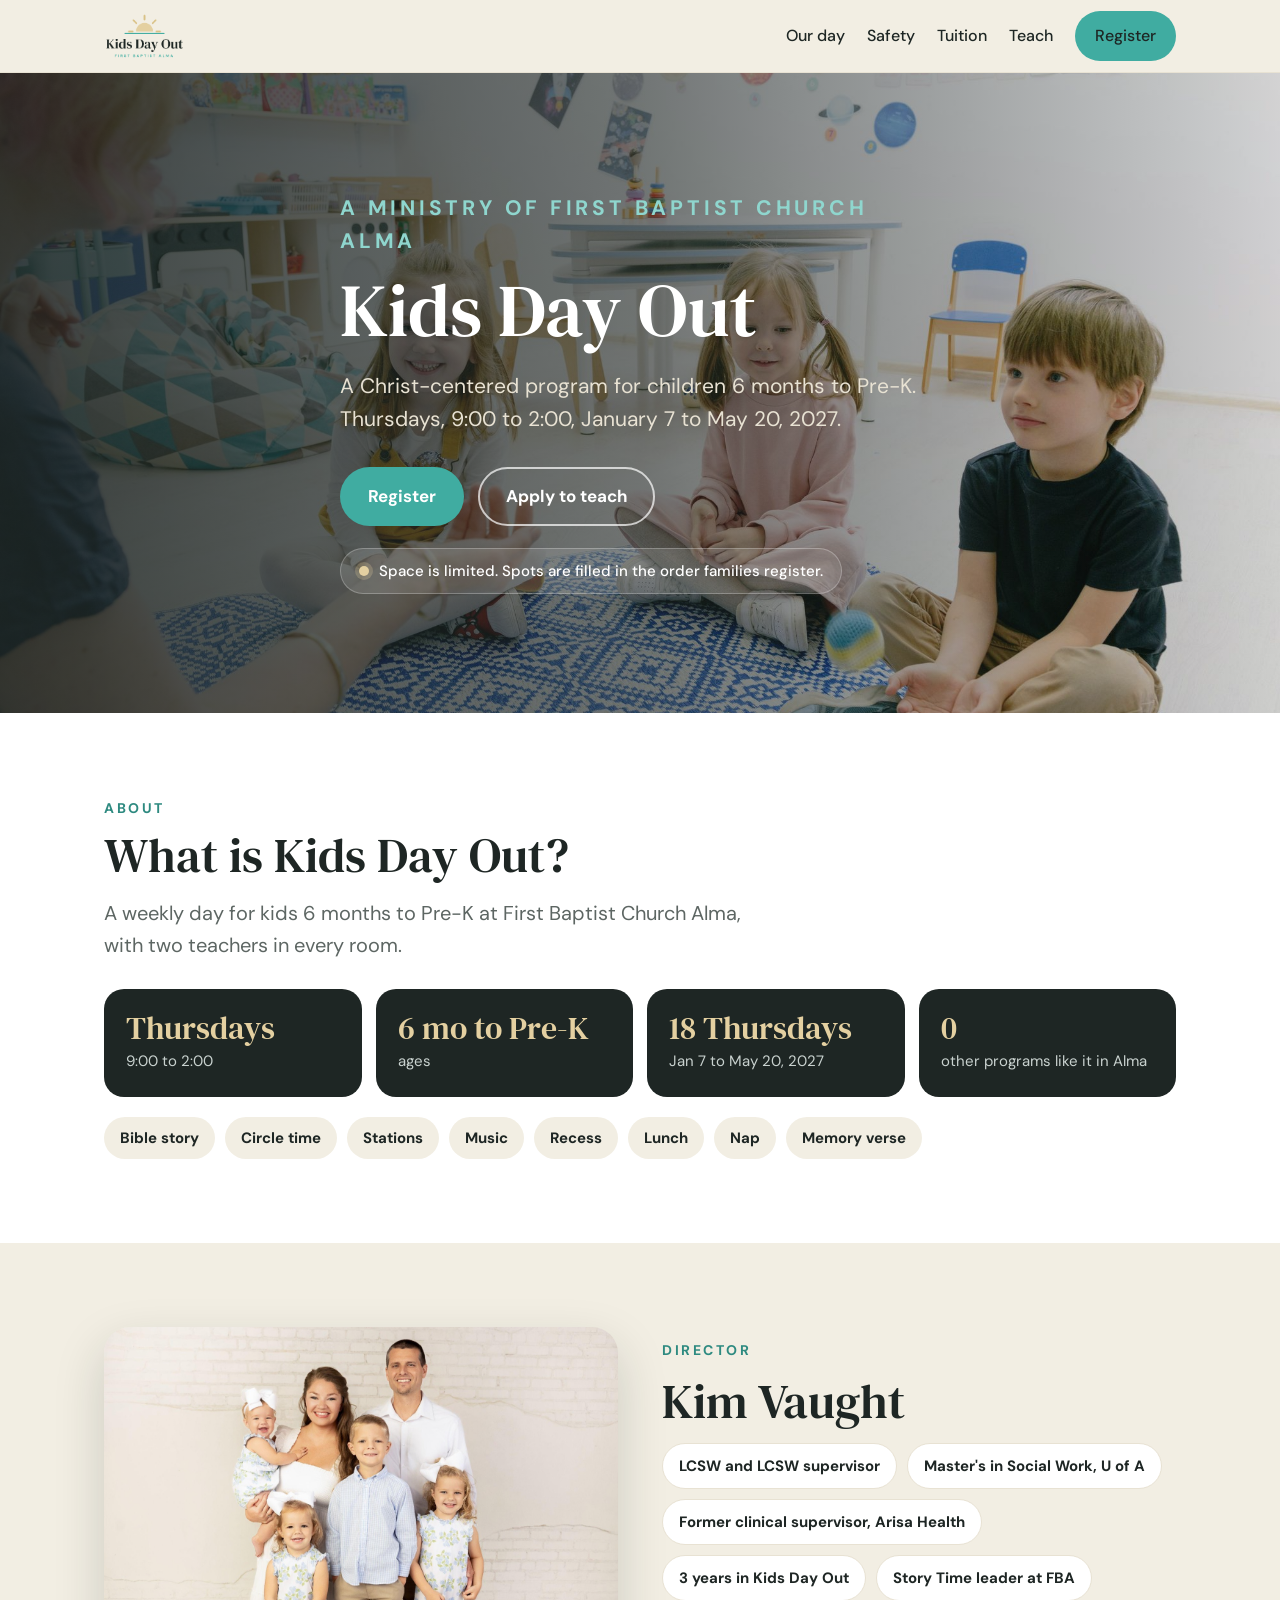
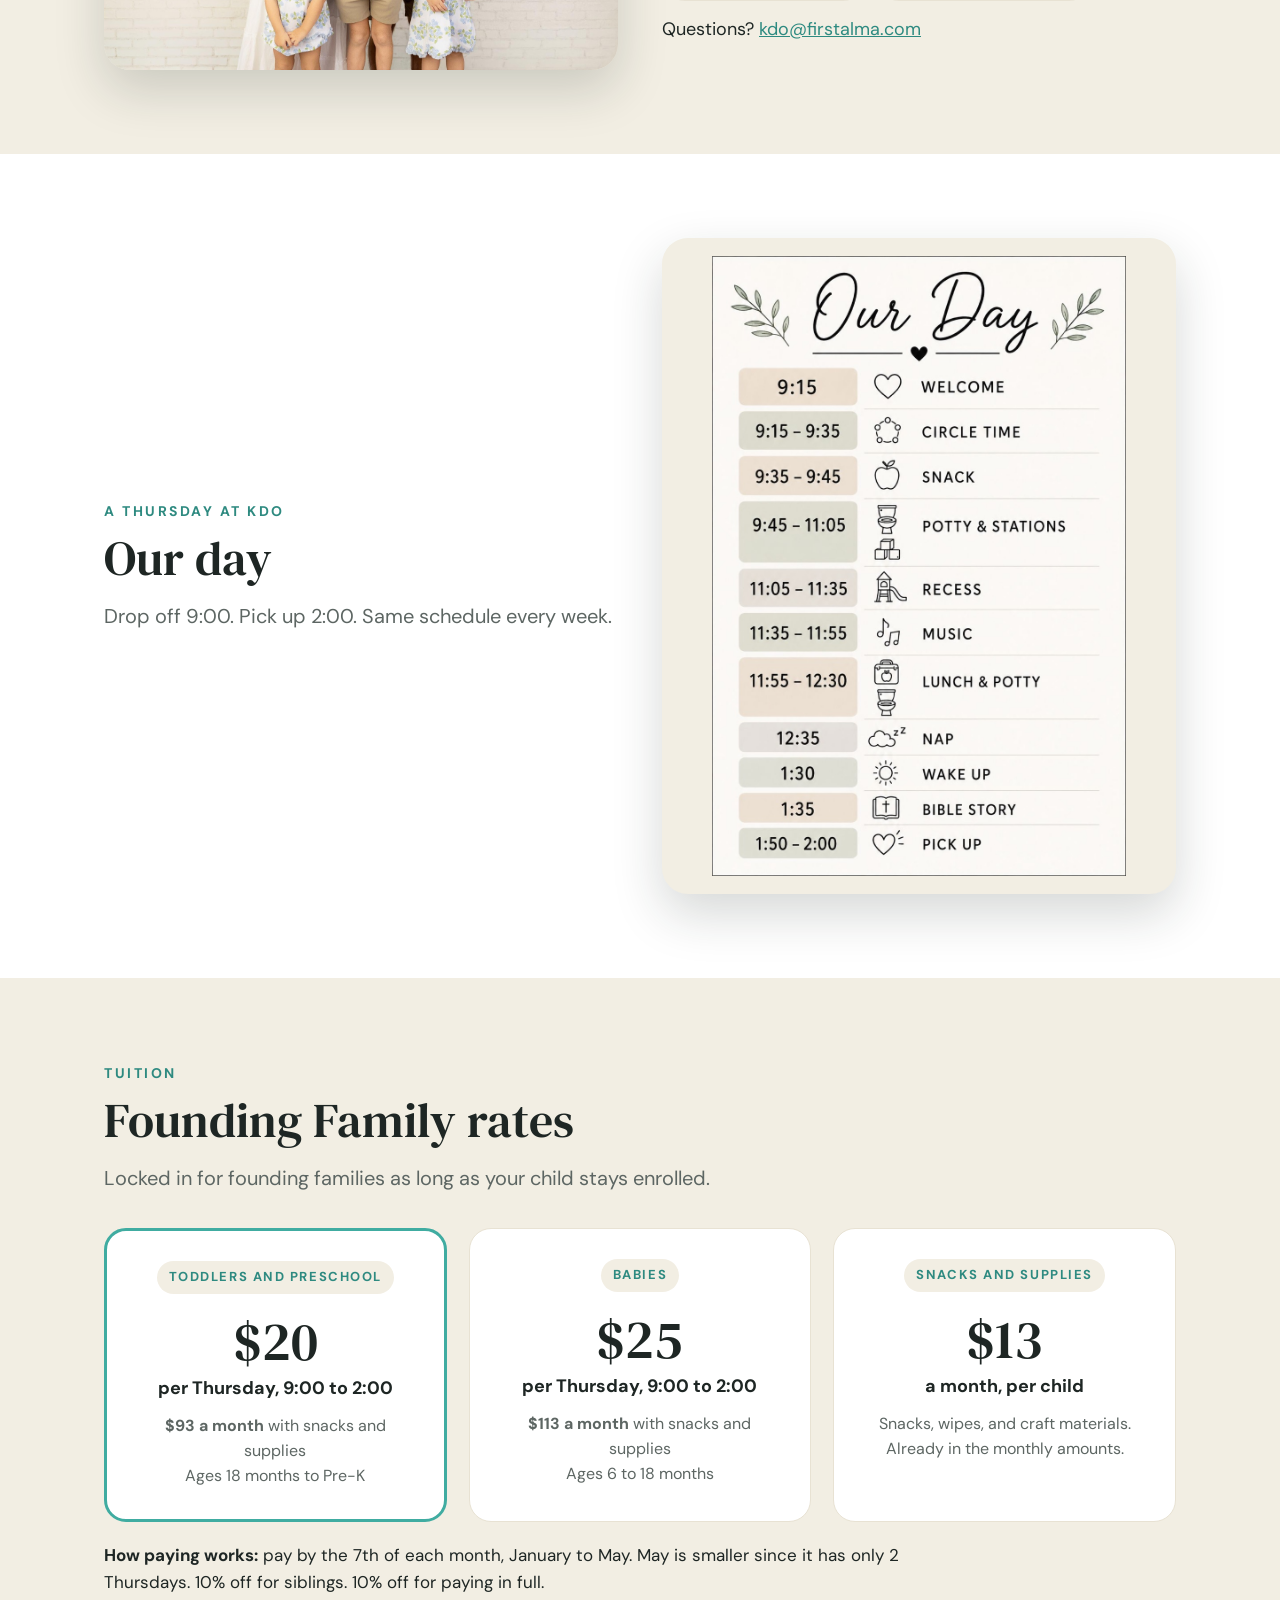
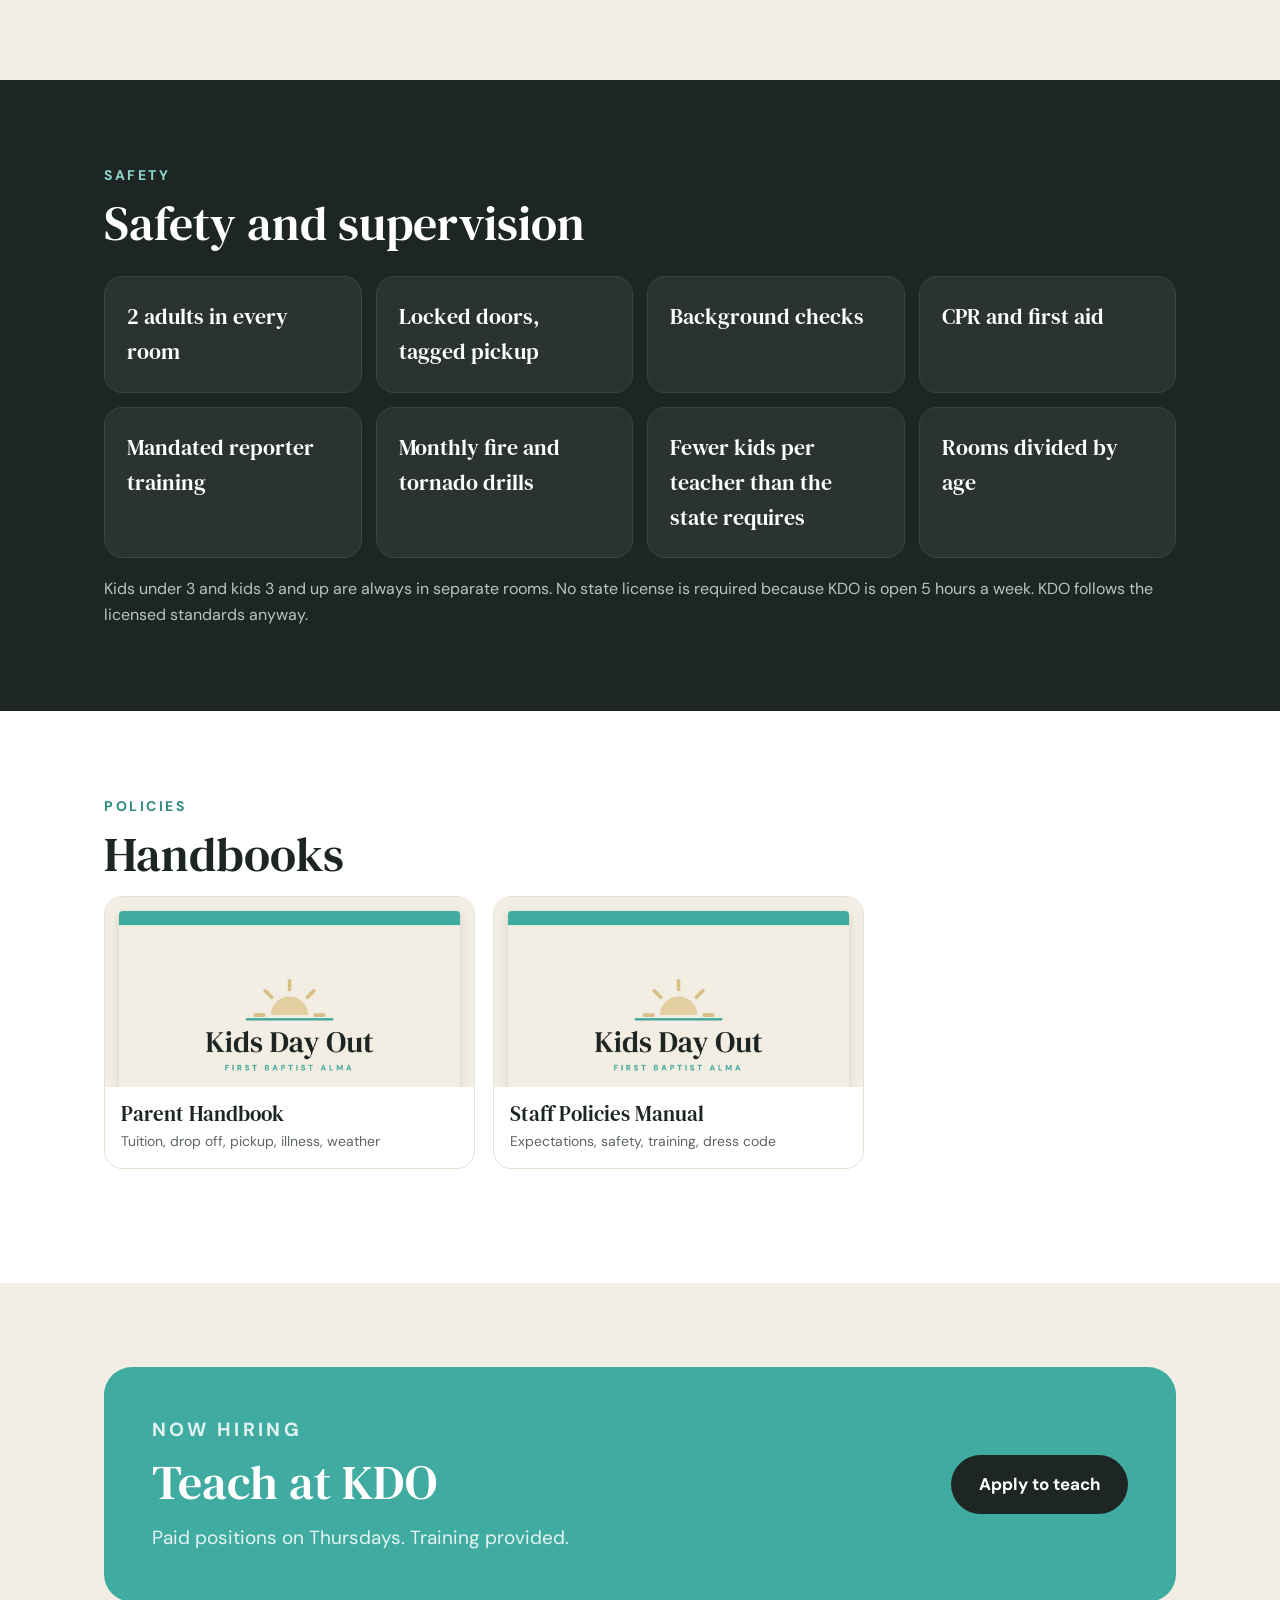
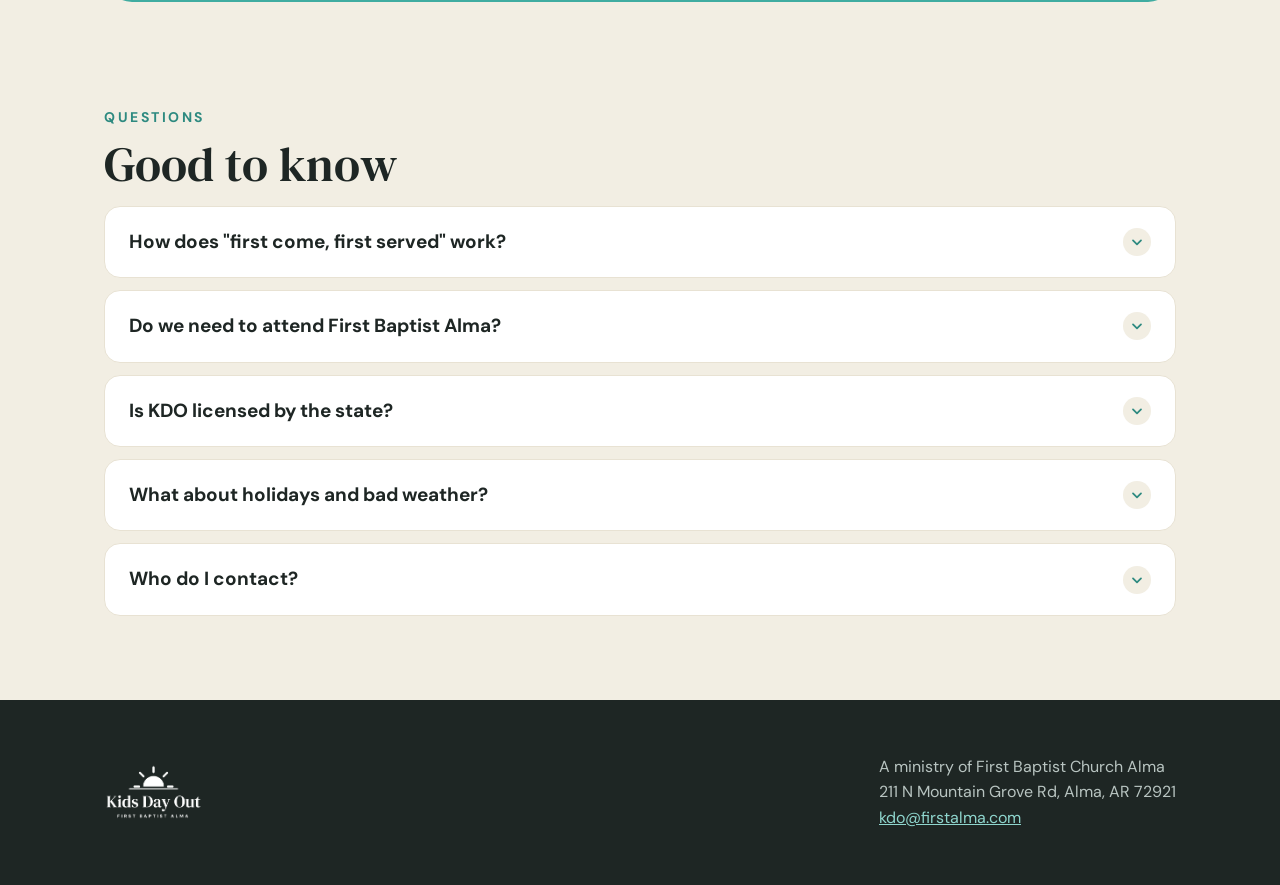
==== commit 4f5f12c3: "Remove hourly pay from the website Co-Authored-By: Claude Opus 5.5 <noreply@anthropic.com>" ====
--- a/index.html
+++ b/index.html
@@ -108,7 +108,7 @@
 
 <section style="padding-top:84px"><div class="wrap">
   <div class="band">
-    <div><p class="eyebrow" style="color:#fff;opacity:.85">Now hiring</p><h2 style="color:#fff">Teach at KDO</h2><p>$13 an hour, Thursdays. Training provided.</p></div>
+    <div><p class="eyebrow" style="color:#fff;opacity:.85">Now hiring</p><h2 style="color:#fff">Teach at KDO</h2><p>Paid positions on Thursdays. Training provided.</p></div>
     <a class="btn btn-dark" href="apply.html">Apply to teach</a>
   </div>
 </div></section>
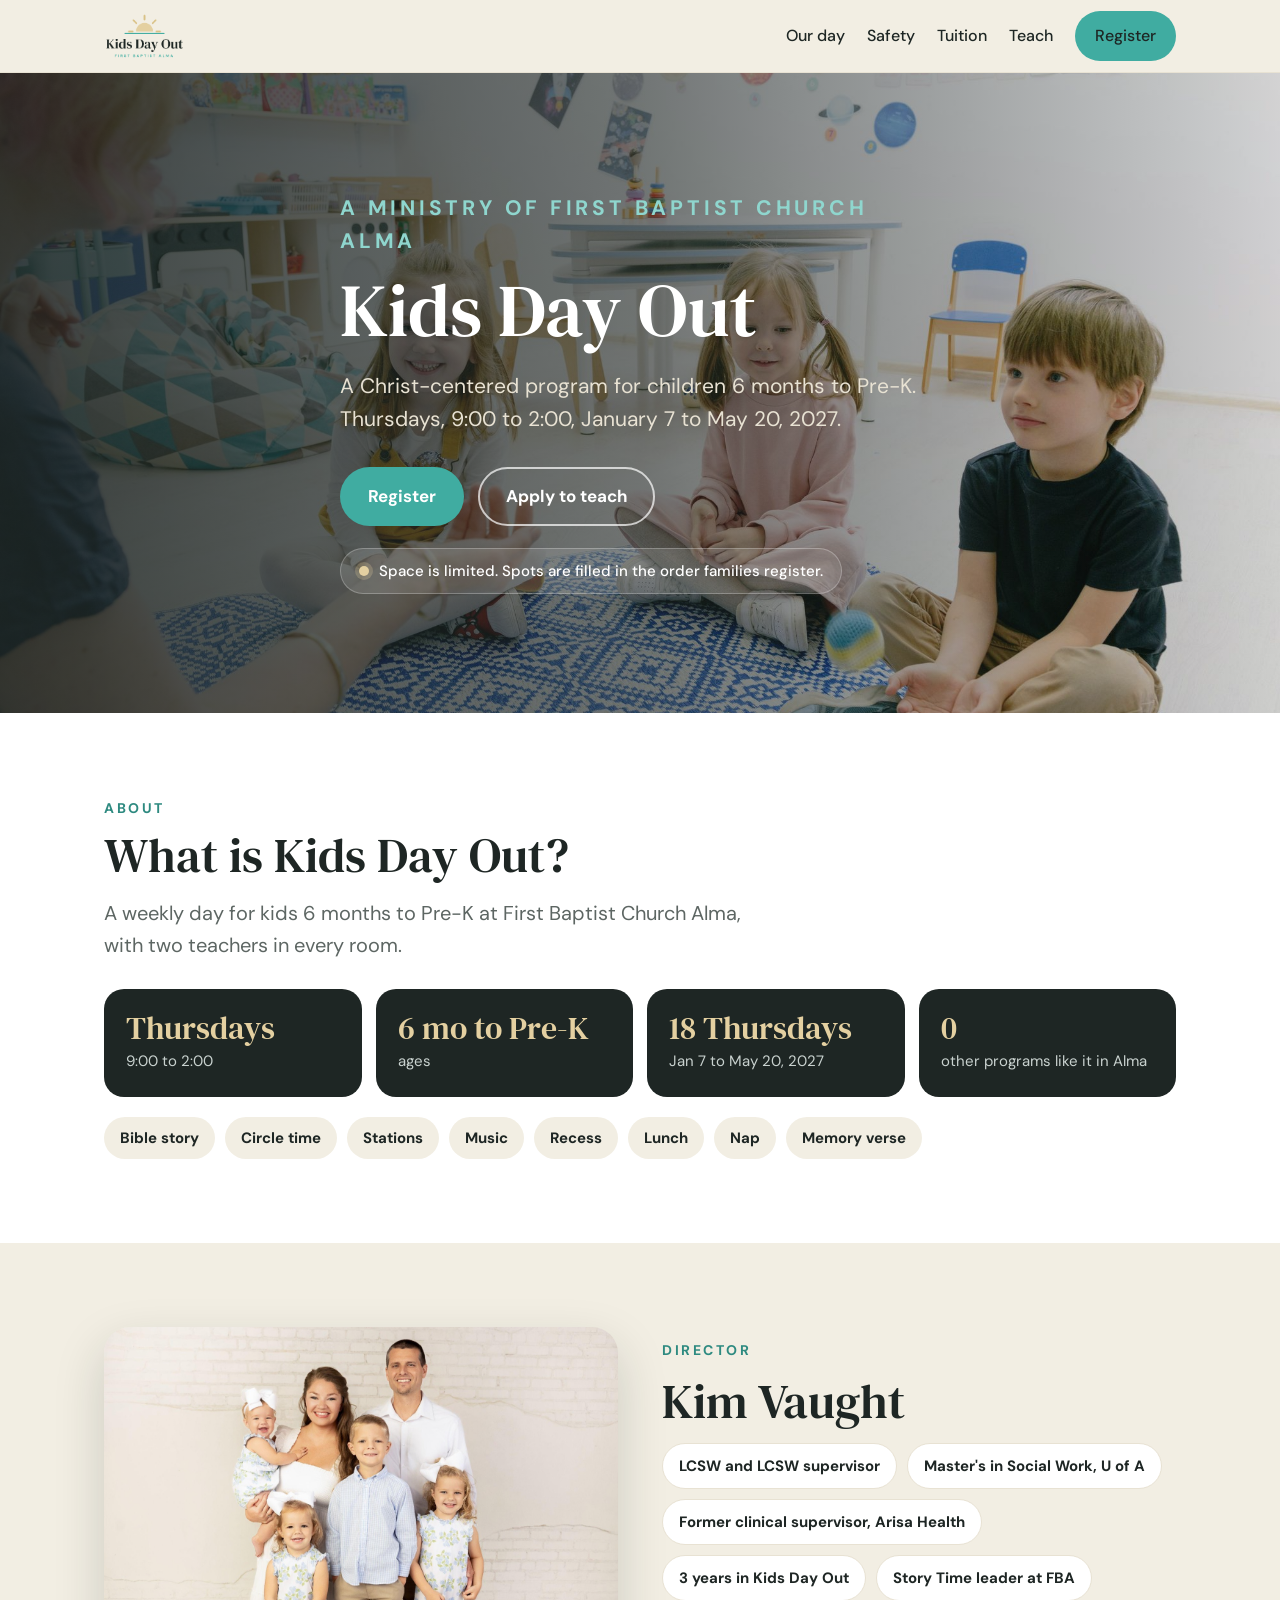
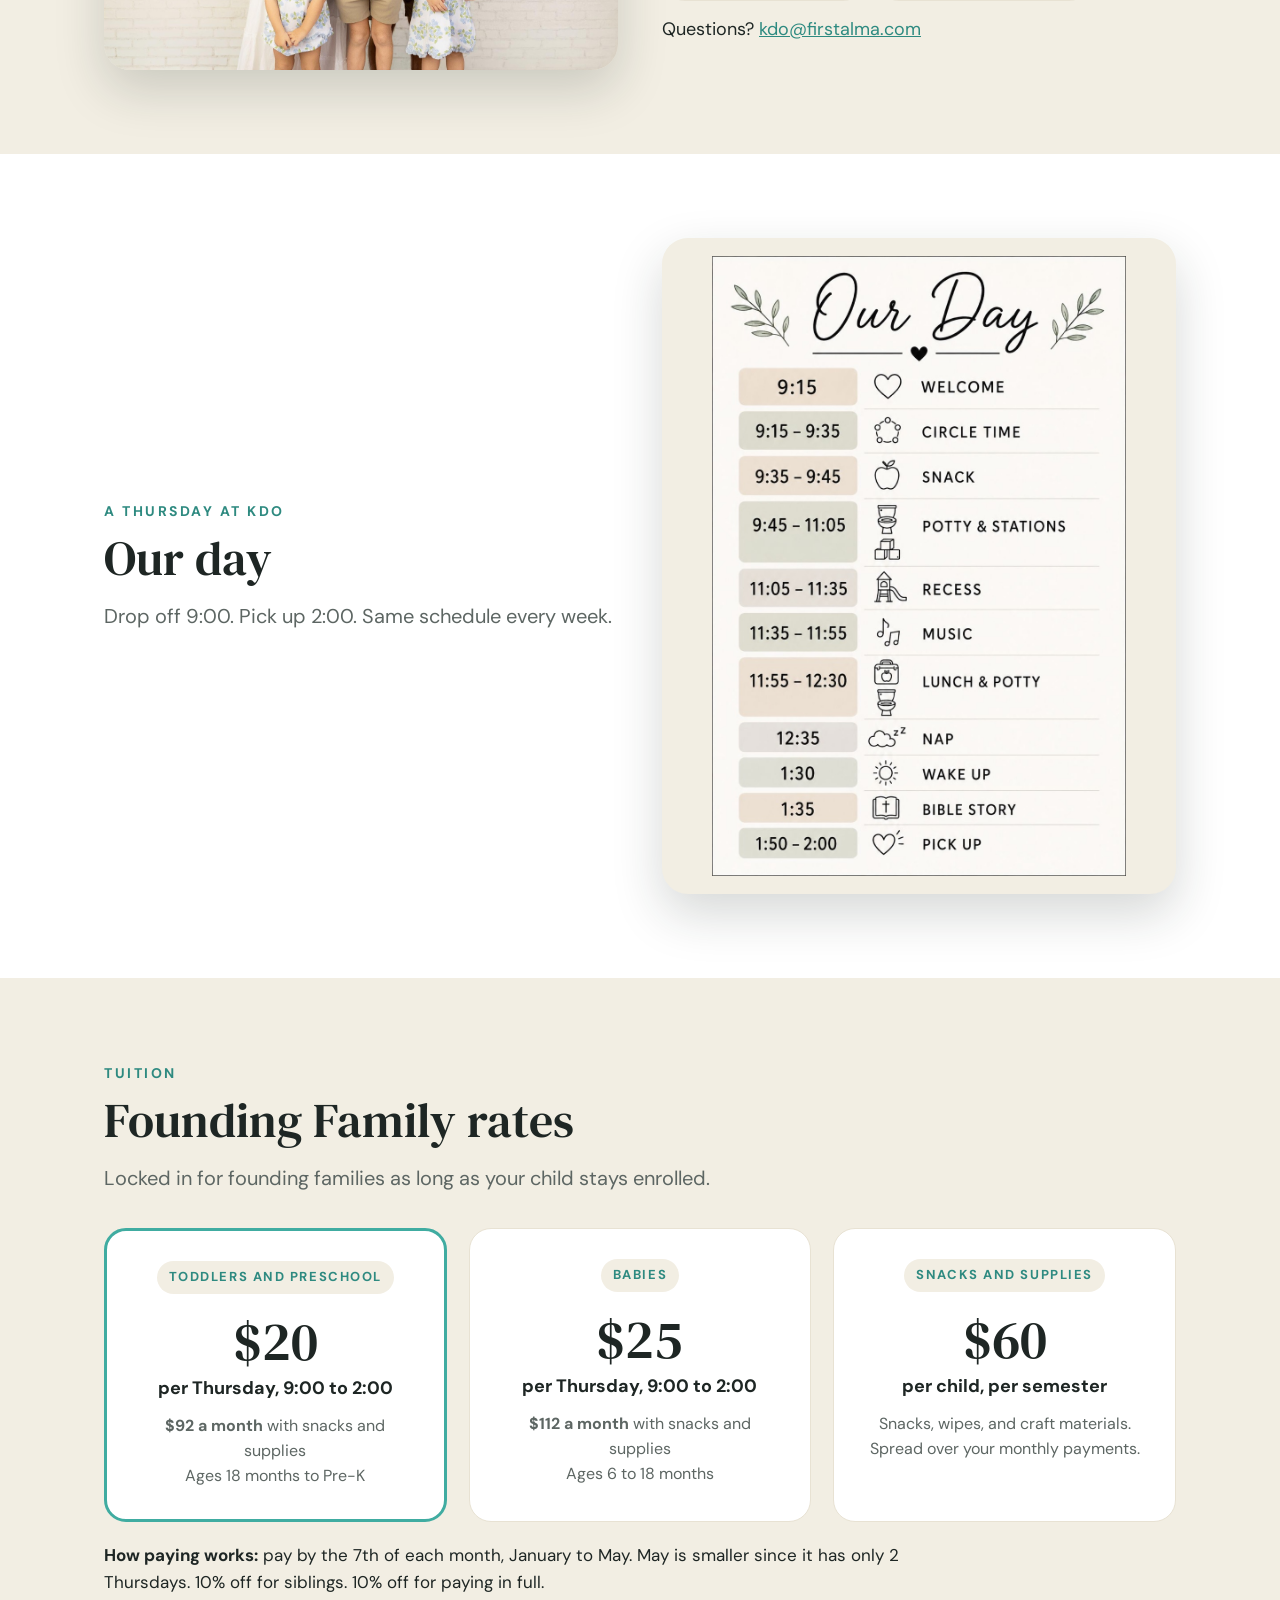
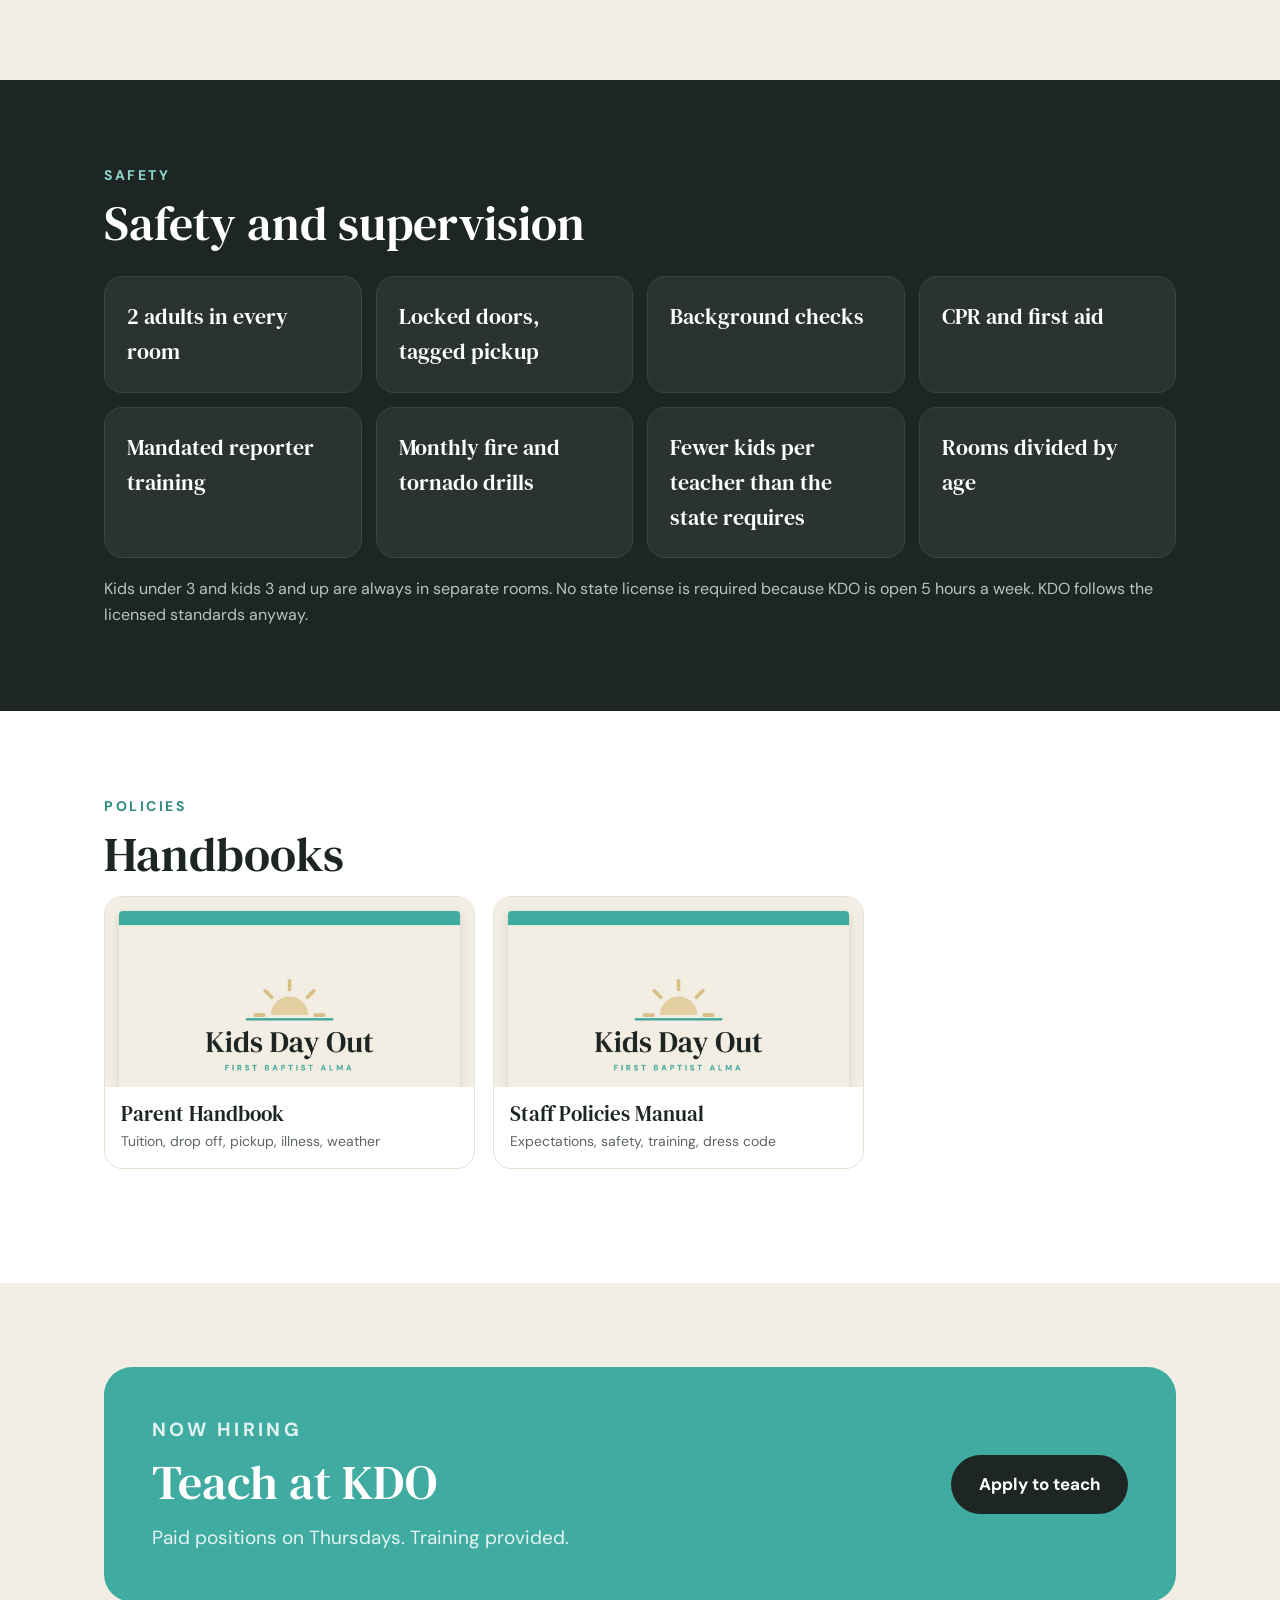
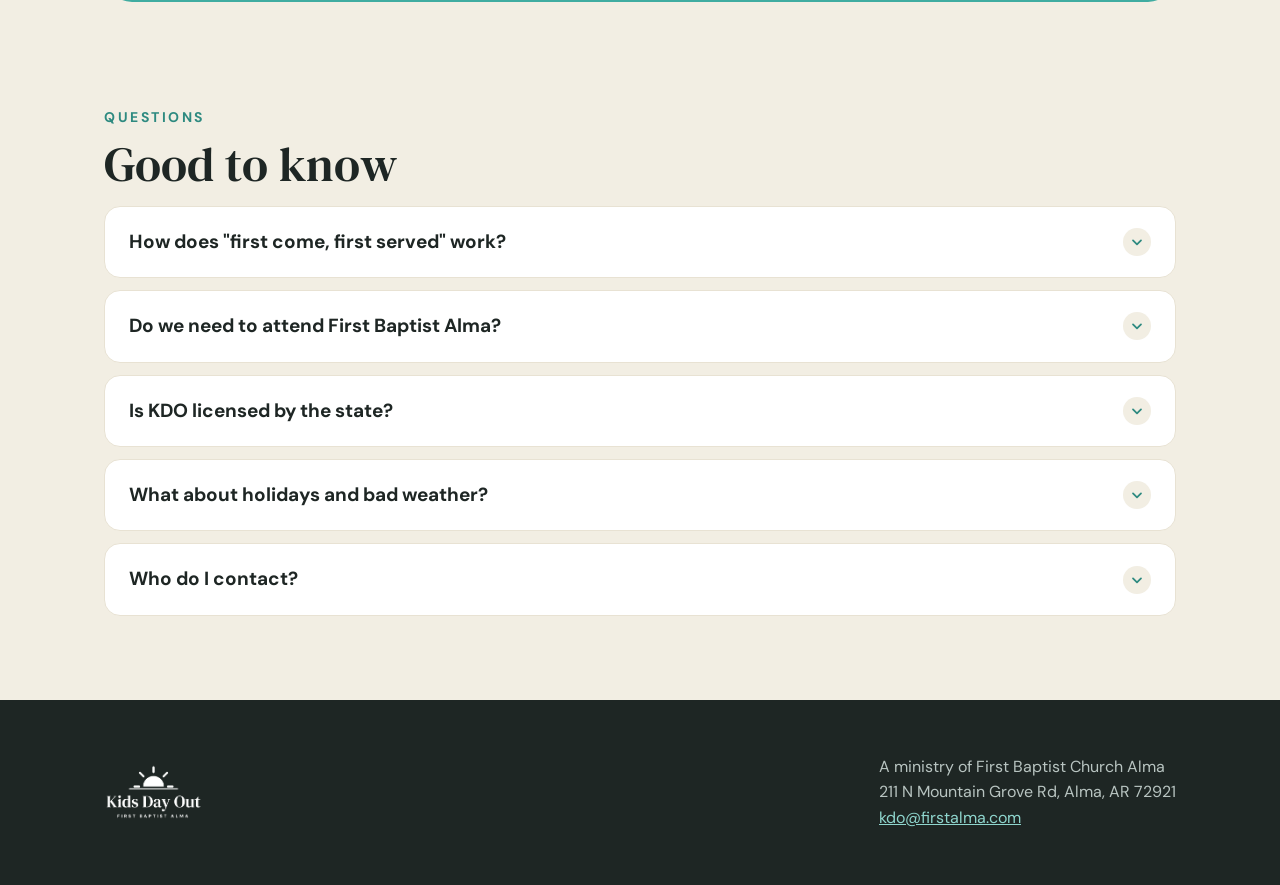
==== commit 47ad78b8: "Snacks and supplies fee back to $60, shown per semester Co-Authored-By: Claude Opus 5.5 <noreply@ant" ====
--- a/index.html
+++ b/index.html
@@ -78,9 +78,9 @@
   <h2>Founding Family rates</h2>
   <p class="lead">Locked in for founding families as long as your child stays enrolled.</p>
   <div class="price">
-    <div class="card feature"><span class="pill">Toddlers and preschool</span><div class="amt">$20</div><div class="per">per Thursday, 9:00 to 2:00</div><p><b>$93 a month</b> with snacks and supplies<br>Ages 18 months to Pre-K</p></div>
-    <div class="card"><span class="pill">Babies</span><div class="amt">$25</div><div class="per">per Thursday, 9:00 to 2:00</div><p><b>$113 a month</b> with snacks and supplies<br>Ages 6 to 18 months</p></div>
-    <div class="card"><span class="pill">Snacks and supplies</span><div class="amt">$13</div><div class="per">a month, per child</div><p>Snacks, wipes, and craft materials. Already in the monthly amounts.</p></div>
+    <div class="card feature"><span class="pill">Toddlers and preschool</span><div class="amt">$20</div><div class="per">per Thursday, 9:00 to 2:00</div><p><b>$92 a month</b> with snacks and supplies<br>Ages 18 months to Pre-K</p></div>
+    <div class="card"><span class="pill">Babies</span><div class="amt">$25</div><div class="per">per Thursday, 9:00 to 2:00</div><p><b>$112 a month</b> with snacks and supplies<br>Ages 6 to 18 months</p></div>
+    <div class="card"><span class="pill">Snacks and supplies</span><div class="amt">$60</div><div class="per">per child, per semester</div><p>Snacks, wipes, and craft materials. Spread over your monthly payments.</p></div>
   </div>
   <p class="price-note"><b>How paying works:</b> pay by the 7th of each month, January to May. May is smaller since it has only 2 Thursdays. 10% off for siblings. 10% off for paying in full.</p>
     
